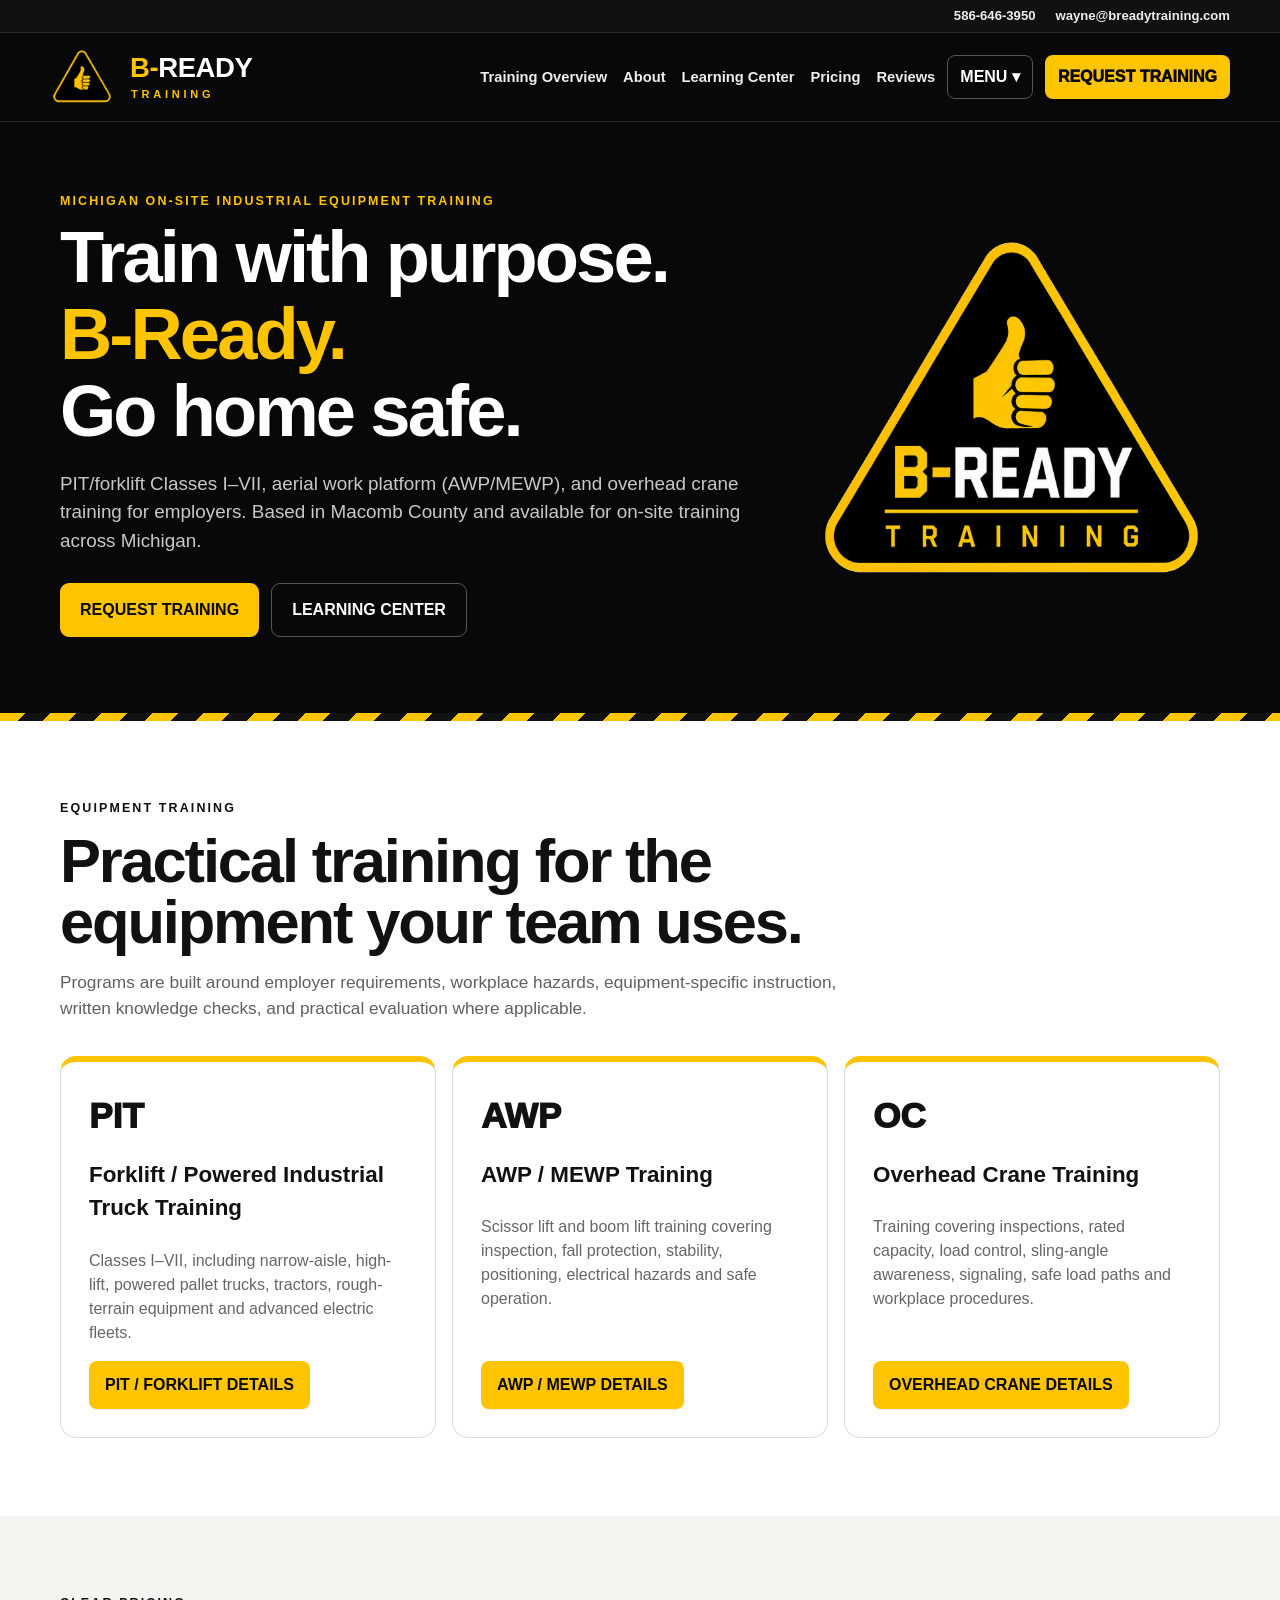
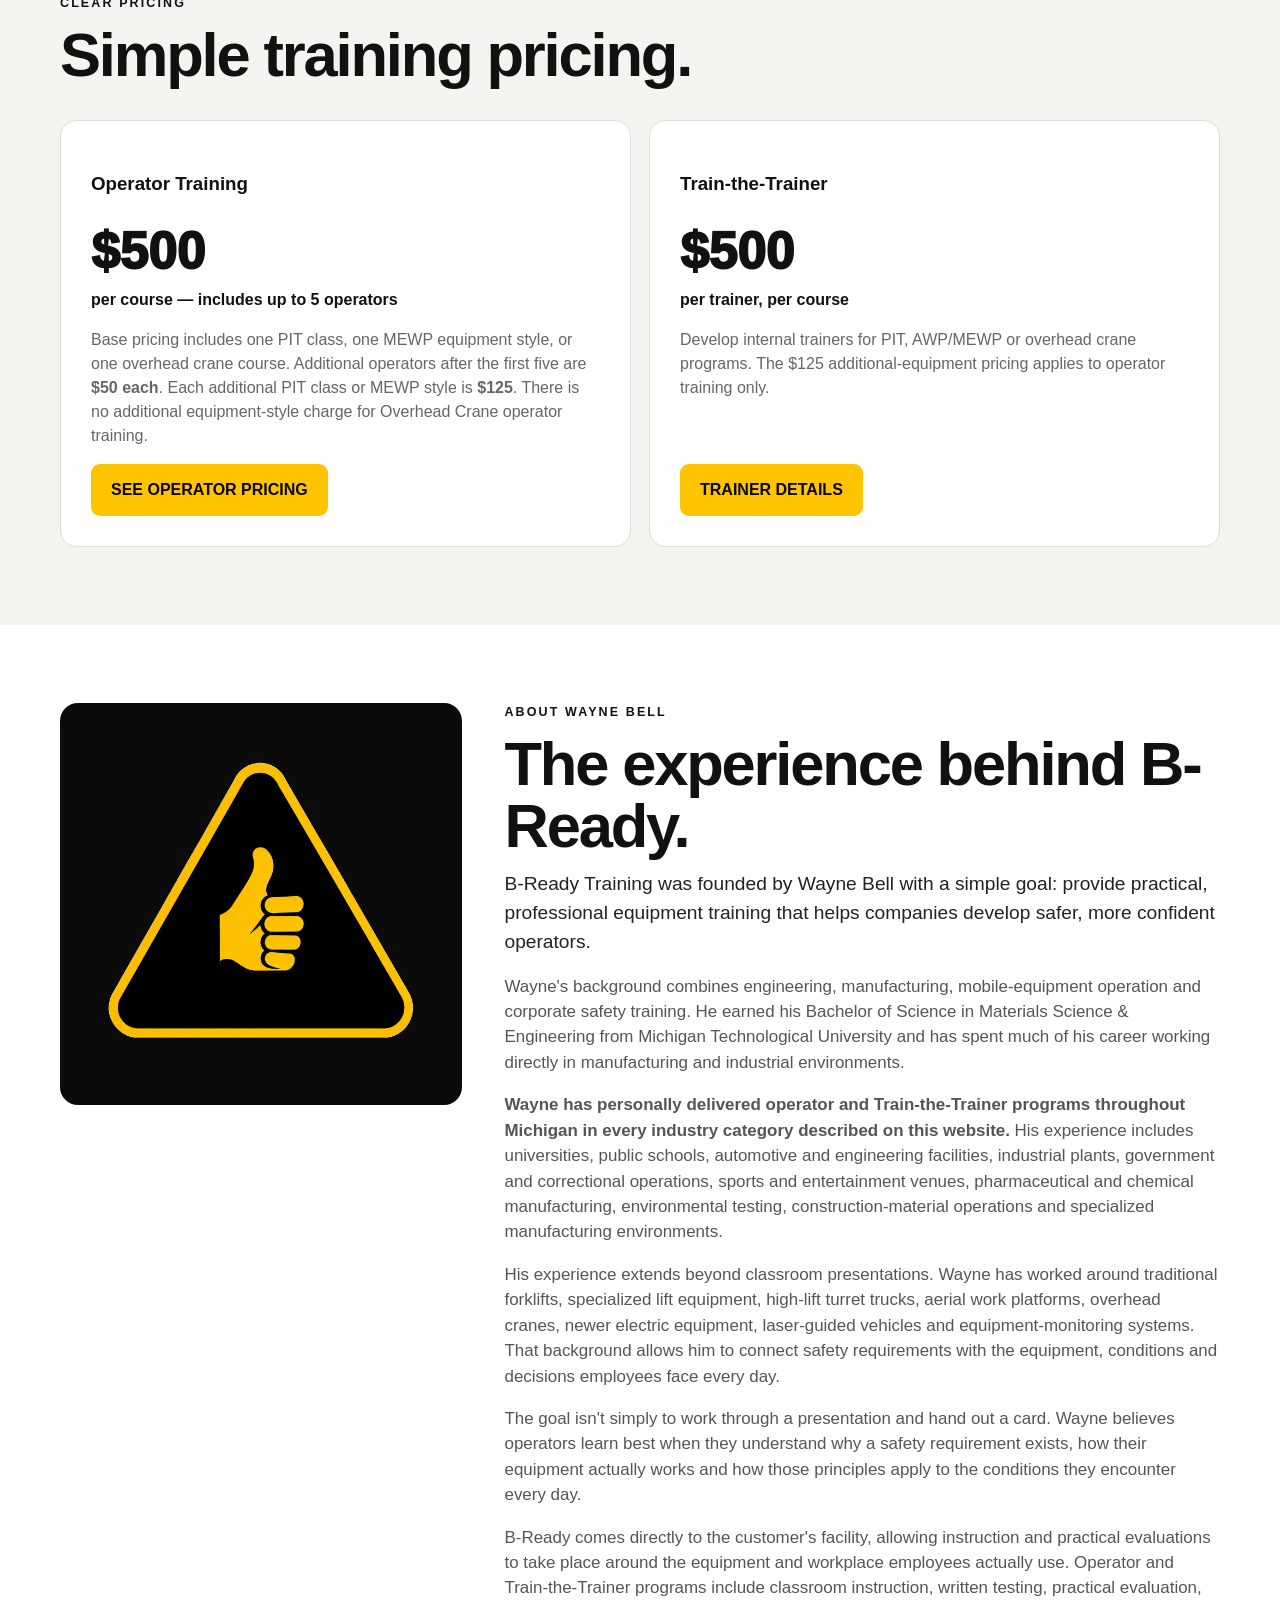
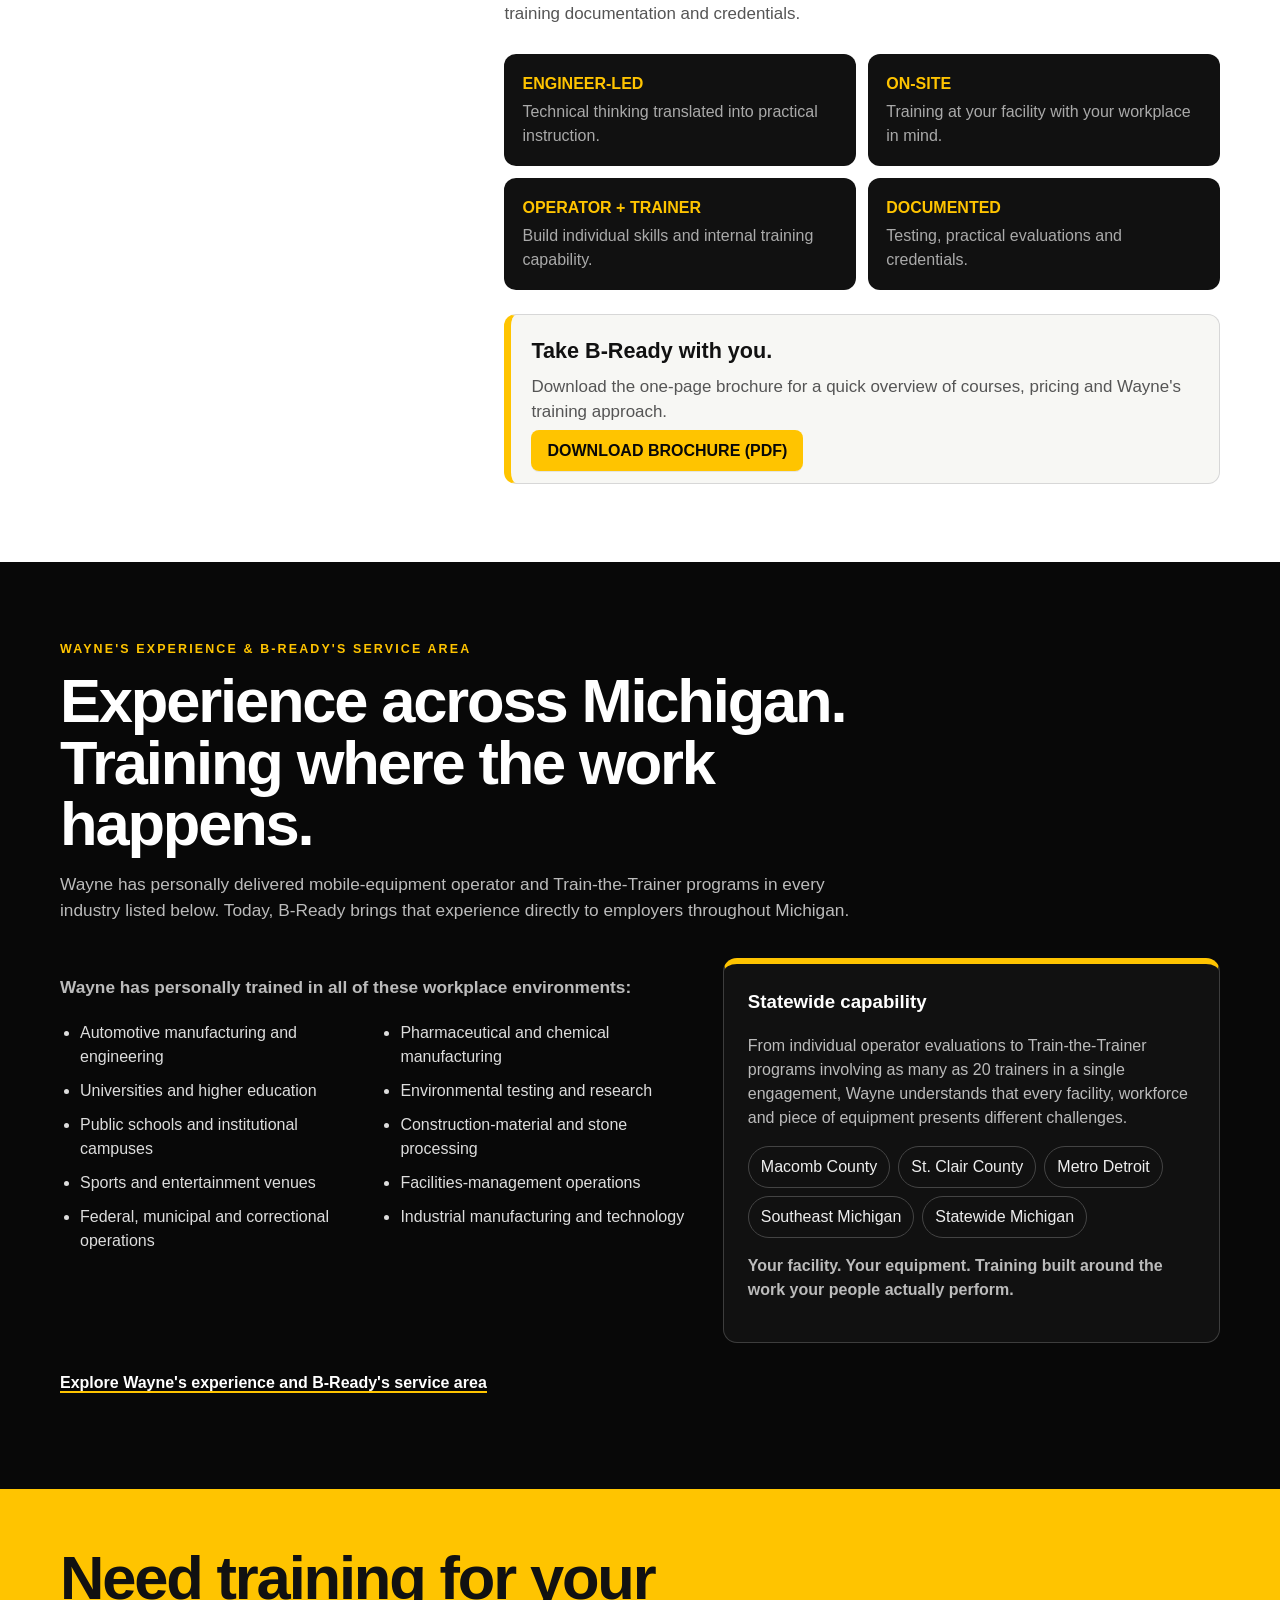
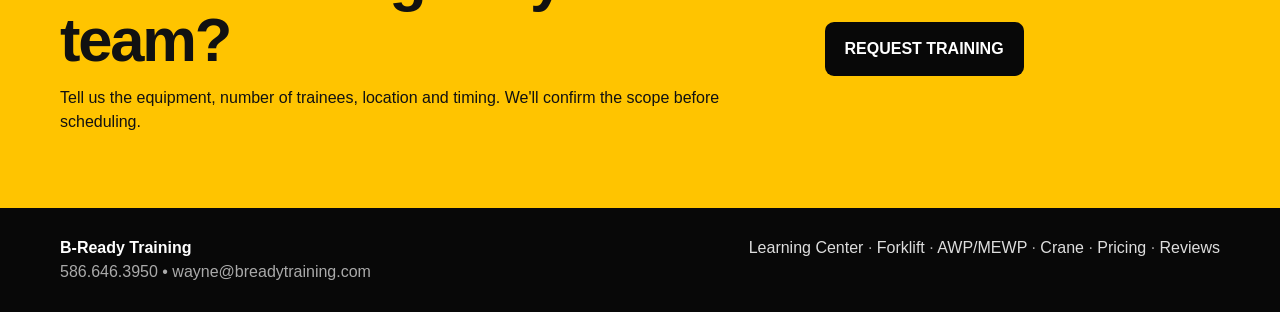
==== index.html @ 252acac9 "Clarify Wayne's personal training experience" ====
<!doctype html>
<html lang="en">
<head>
<meta charset="utf-8">
<meta name="viewport" content="width=device-width,initial-scale=1">
<title>Forklift, AWP & Overhead Crane Training Michigan | B-Ready Training</title>
<meta name="description" content="On-site PIT/forklift Classes I-VII, AWP/MEWP and overhead crane operator and train-the-trainer programs. Based in Macomb County and available to employers across Michigan.">
<link rel="canonical" href="https://breadytraining.com/">
<meta property="og:title" content="B-Ready Training | Michigan On-Site Forklift, AWP & Crane Training">
<meta property="og:description" content="PIT Classes I-VII, AWP/MEWP and overhead crane training. Based in Macomb County and available statewide in Michigan.">
<meta property="og:url" content="https://breadytraining.com/">
<meta property="og:type" content="website">
<meta property="og:image" content="https://breadytraining.com/bready-logo-transparent.png">
<meta name="robots" content="index,follow,max-image-preview:large">
<meta name="google-site-verification" content="g1TYzSU7oujDaxTFJwtE2Yp_vPLgebztUPQgtp_MDho" />
<!-- Google tag (gtag.js) -->
<script async src="https://www.googletagmanager.com/gtag/js?id=G-X1Q1J8RFNS"></script>
<script>
  window.dataLayer = window.dataLayer || [];
  function gtag(){dataLayer.push(arguments);}
  gtag('js', new Date());
  gtag('config', 'G-X1Q1J8RFNS');
</script>
<script type="application/ld+json">{"@context":"https://schema.org","@type":"Organization","name":"B-Ready Training","url":"https://breadytraining.com/","logo":"https://breadytraining.com/bready-logo-transparent.png","telephone":"+1-586-646-3950","email":"wayne@breadytraining.com","areaServed":{"@type":"State","name":"Michigan"},"description":"On-site powered industrial truck Classes I-VII, aerial work platform and overhead crane operator and train-the-trainer programs for Michigan employers."}</script>
<style>
*{box-sizing:border-box}:root{--k:#080808;--y:#ffc400;--w:#fff;--g:#f4f4f1;--m:#666;--line:#dedede}html{scroll-behavior:smooth;scroll-padding-top:145px}body{margin:0;font-family:Arial,Helvetica,sans-serif;color:#111;background:#fff;line-height:1.5}a{color:inherit}.wrap{width:min(1160px,calc(100% - 36px));margin:auto}header{position:sticky;top:0;z-index:50;background:#080808;color:#fff;border-bottom:1px solid #2a2a2a}.nav{min-height:74px;display:flex;align-items:center;justify-content:space-between;gap:16px}.brand{text-decoration:none;font-weight:950;letter-spacing:.04em;white-space:nowrap;display:flex;align-items:center}.brand img{display:block;height:54px;width:auto;max-width:260px}.nav-right{display:flex;align-items:center;gap:12px}.desktop-links{display:flex;gap:16px;align-items:center}.desktop-links a,.desktop-links a:visited,header a,header a:visited{color:#eee;text-decoration:none}.desktop-links a:hover{color:var(--y)}.menu{position:relative}.menu summary{list-style:none;cursor:pointer;border:1px solid #555;border-radius:8px;padding:9px 12px;font-weight:900;color:#fff}.menu summary::-webkit-details-marker{display:none}.menu[open] summary{border-color:var(--y);color:var(--y)}.menu-panel{position:absolute;right:0;top:46px;width:290px;background:#fff;border:1px solid #d7d7d7;border-top:5px solid var(--y);border-radius:10px;box-shadow:0 16px 40px rgba(0,0,0,.28);padding:8px;z-index:80}.menu-panel a,.menu-panel a:visited{display:block;color:#111!important;text-decoration:none;padding:10px 11px;border-radius:6px;font-weight:800}.menu-panel a:hover{background:#f2f2ef}.nav-cta{background:var(--y);color:#080808!important;padding:10px 13px;border-radius:8px;font-weight:950;text-decoration:none;white-space:nowrap}.hero{background:#080808;color:#fff;padding:70px 0 76px}.hero-grid{display:grid;grid-template-columns:1.15fr .7fr;gap:58px;align-items:center}.kicker{font-size:.78rem;letter-spacing:.17em;font-weight:900;color:var(--y);margin-bottom:12px}.light-kicker{font-size:.78rem;letter-spacing:.17em;font-weight:900;color:#111;margin-bottom:12px}h1{font-size:clamp(3rem,6.4vw,5.9rem);line-height:.98;letter-spacing:-.04em;margin:0 0 22px}.lead{font-size:1.18rem;color:#c8c8c8;max-width:760px}.actions{display:flex;gap:12px;flex-wrap:wrap;margin-top:28px}.btn{display:inline-flex;align-items:center;justify-content:center;text-decoration:none;padding:14px 20px;border-radius:9px;font-weight:900;border:0}.primary{background:var(--y);color:#080808}.secondary{border:1px solid #555;color:#fff!important}.logo-card{border:1px solid rgba(255,196,0,.25);border-radius:20px;padding:28px;background:#101010}.logo-card img{width:100%;display:block}.stripe{height:8px;background:repeating-linear-gradient(135deg,var(--y) 0 18px,#111 18px 36px)}section{padding:78px 0}#training,#about{scroll-margin-top:145px}.section-head{max-width:800px;margin-bottom:34px}h2{font-size:clamp(2.4rem,4.8vw,4.5rem);line-height:1;margin:0 0 14px;letter-spacing:-.035em}.copy{color:#606060;font-size:1.08rem}.services{display:grid;grid-template-columns:repeat(3,1fr);gap:16px;align-items:stretch}.card{border:1px solid var(--line);border-radius:16px;padding:28px;background:#fff;border-top:6px solid var(--y);display:flex;flex-direction:column;height:100%}.code{font-size:2.2rem;font-weight:950}.card h3{font-size:1.4rem;margin:15px 0 8px}.card p{color:#666}.detail-btn{margin-top:auto;align-self:flex-start;background:var(--y);color:#080808!important;text-decoration:none;font-weight:900;padding:12px 16px;border-radius:8px;box-shadow:0 1px 0 rgba(0,0,0,.08)}.detail-btn:hover{background:#e6b100}.text-link{font-weight:900;text-decoration:none;border-bottom:2px solid var(--y)}.pricing{background:var(--g)}.price-grid{display:grid;grid-template-columns:1fr 1fr;gap:18px;align-items:stretch}.price-card{background:#fff;border:1px solid #ddd;border-radius:16px;padding:30px;display:flex;flex-direction:column;height:100%}.price{font-size:3.2rem;font-weight:950;line-height:1;margin:10px 0}.small{color:#666}.price-action{margin-top:auto;align-self:flex-start}.about-grid{display:grid;grid-template-columns:.72fr 1.28fr;gap:42px;align-items:start}.symbol{background:#0b0b0b;border-radius:18px;padding:30px;position:sticky;top:105px}.symbol img{width:100%;display:block}.about-copy p{color:#555;font-size:1.06rem;margin:0 0 17px}.about-copy .intro{font-size:1.2rem;color:#222}.checks{display:grid;grid-template-columns:1fr 1fr;gap:12px;margin-top:28px}.check{background:#111;color:#fff;border-radius:12px;padding:18px}.check b{display:block;color:var(--y);margin-bottom:4px}.check span{color:#aaa}.brochure-box{margin-top:24px;border:1px solid #d7d7d7;border-left:7px solid var(--y);border-radius:12px;padding:20px;background:#f7f7f4}.brochure-box h3{margin:0 0 6px;font-size:1.35rem}.brochure-box p{margin:0 0 14px}.area{background:#080808;color:#fff}.area .copy{color:#bbb}.area a,.area a:visited{color:#fff}.experience-grid{display:grid;grid-template-columns:1.12fr .88fr;gap:30px;align-items:start}.industry-list{columns:2;column-gap:28px;margin:20px 0 0;padding-left:20px;color:#ddd}.industry-list li{break-inside:avoid;margin:0 0 10px}.reach-card{border:1px solid #3d3d3d;border-top:6px solid var(--y);border-radius:14px;padding:24px;background:#111}.reach-card h3{margin-top:0;color:#fff}.reach-card p{color:#bbb}.cities{display:flex;gap:8px;flex-wrap:wrap}.city{border:1px solid #444;border-radius:999px;padding:8px 12px;color:#eee}.closing{background:var(--y);padding:58px 0}.closing-grid{display:grid;grid-template-columns:1.3fr .7fr;gap:30px;align-items:center}.closing h2{margin:0}.darkbtn{display:inline-block;background:#080808;color:#fff!important;text-decoration:none;font-weight:900;padding:15px 20px;border-radius:9px}footer{background:#080808;color:#aaa;padding:28px 0}.footer-grid{display:flex;justify-content:space-between;gap:20px;flex-wrap:wrap}footer a,footer a:visited{color:#ddd!important;text-decoration:none}footer a:hover{color:var(--y)!important}@media(max-width:900px){html{scroll-padding-top:130px}#training,#about{scroll-margin-top:130px}.desktop-links{display:none}.hero-grid,.about-grid,.closing-grid,.experience-grid{grid-template-columns:1fr}.services,.price-grid{grid-template-columns:1fr}.symbol{position:static;max-width:420px}.checks{grid-template-columns:1fr 1fr}}@media(max-width:560px){.wrap{width:min(100% - 24px,1160px)}.checks{grid-template-columns:1fr}.industry-list{columns:1}.nav{min-height:66px}.nav-cta{display:none}.menu-panel{position:fixed;left:12px;right:12px;top:66px;width:auto}.brand img{height:44px;max-width:190px}}
</style>
</head>
<body>
<header><div class="wrap nav"><a class="brand" href="/"><img src="bready-logo-transparent.png" alt="B-Ready Training"></a><div class="nav-right"><nav class="desktop-links"><a href="#training">Training</a><a href="#about">About</a><a href="safety-learning-hub.html">Learning Center</a><a href="pricing.html">Pricing</a><a href="reviews.html">Reviews</a></nav><details class="menu"><summary>MENU ▾</summary><div class="menu-panel"><a href="/">Home</a><a href="#about">About Wayne</a><a href="pit-forklift-training.html">PIT / Forklift — Classes I–VII</a><a href="awp-mewp-training.html">AWP / MEWP Training</a><a href="overhead-crane-training.html">Overhead Crane Training</a><a href="train-the-trainer.html">Train-the-Trainer</a><a href="safety-learning-hub.html">Safety Learning Center</a><a href="pricing.html">Pricing</a><a href="reviews.html">Customer Reviews</a><a href="service-area.html">Service Area</a><a href="request-training.html">Request Training / Quote</a></div></details><a class="nav-cta" href="request-training.html">REQUEST TRAINING</a></div></div></header>
<main>
<section class="hero"><div class="wrap hero-grid"><div><div class="kicker">MICHIGAN ON-SITE INDUSTRIAL EQUIPMENT TRAINING</div><h1>Train with purpose.<br><span style="color:#ffc400">B-Ready.</span><br>Go home safe.</h1><p class="lead">PIT/forklift Classes I–VII, aerial work platform (AWP/MEWP), and overhead crane training for employers. Based in Macomb County and available for on-site training across Michigan.</p><div class="actions"><a class="btn primary" href="request-training.html">REQUEST TRAINING</a><a class="btn secondary" href="safety-learning-hub.html">LEARNING CENTER</a></div></div><div class="logo-card"><img src="bready-logo-transparent.png" alt="B-Ready Training safety training logo"></div></div></section>
<div class="stripe"></div>
<section id="training"><div class="wrap"><div class="section-head"><div class="light-kicker">EQUIPMENT TRAINING</div><h2>Practical training for the equipment your team uses.</h2><p class="copy">Programs are built around employer requirements, workplace hazards, equipment-specific instruction, written knowledge checks, and practical evaluation where applicable.</p></div><div class="services"><article class="card"><div class="code">PIT</div><h3>Forklift / Powered Industrial Truck Training</h3><p>Classes I–VII, including narrow-aisle, high-lift, powered pallet trucks, tractors, rough-terrain equipment and advanced electric fleets.</p><a class="detail-btn" href="pit-forklift-training.html">PIT / FORKLIFT DETAILS</a></article><article class="card"><div class="code">AWP</div><h3>AWP / MEWP Training</h3><p>Scissor lift and boom lift training covering inspection, fall protection, stability, positioning, electrical hazards and safe operation.</p><a class="detail-btn" href="awp-mewp-training.html">AWP / MEWP DETAILS</a></article><article class="card"><div class="code">OC</div><h3>Overhead Crane Training</h3><p>Training covering inspections, rated capacity, load control, sling-angle awareness, signaling, safe load paths and workplace procedures.</p><a class="detail-btn" href="overhead-crane-training.html">OVERHEAD CRANE DETAILS</a></article></div></div></section>
<section class="pricing"><div class="wrap"><div class="section-head"><div class="light-kicker">CLEAR PRICING</div><h2>Simple training pricing.</h2></div><div class="price-grid"><article class="price-card"><h3>Operator Training</h3><div class="price">$500</div><strong>per course — includes up to 5 operators</strong><p class="small">Base pricing includes one PIT class, one MEWP equipment style, or one overhead crane course. Additional operators after the first five are <strong>$50 each</strong>. Each additional PIT class or MEWP style is <strong>$125</strong>. There is no additional equipment-style charge for Overhead Crane operator training.</p><a class="btn primary price-action" href="pricing.html">SEE OPERATOR PRICING</a></article><article class="price-card"><h3>Train-the-Trainer</h3><div class="price">$500</div><strong>per trainer, per course</strong><p class="small">Develop internal trainers for PIT, AWP/MEWP or overhead crane programs. The $125 additional-equipment pricing applies to operator training only.</p><a class="btn primary price-action" href="train-the-trainer.html">TRAINER DETAILS</a></article></div></div></section>
<section id="about"><div class="wrap about-grid"><div class="symbol"><img src="bready-symbol-transparent.png" alt="B-Ready thumbs-up safety symbol"></div><div class="about-copy"><div class="light-kicker">ABOUT WAYNE BELL</div><h2>The experience behind B-Ready.</h2><p class="intro">B-Ready Training was founded by Wayne Bell with a simple goal: provide practical, professional equipment training that helps companies develop safer, more confident operators.</p><p>Wayne's background combines engineering, manufacturing, mobile-equipment operation and corporate safety training. He earned his Bachelor of Science in Materials Science &amp; Engineering from Michigan Technological University and has spent much of his career working directly in manufacturing and industrial environments.</p><p><strong>Wayne has personally delivered operator and Train-the-Trainer programs throughout Michigan in every industry category described on this website.</strong> His experience includes universities, public schools, automotive and engineering facilities, industrial plants, government and correctional operations, sports and entertainment venues, pharmaceutical and chemical manufacturing, environmental testing, construction-material operations and specialized manufacturing environments.</p><p>His experience extends beyond classroom presentations. Wayne has worked around traditional forklifts, specialized lift equipment, high-lift turret trucks, aerial work platforms, overhead cranes, newer electric equipment, laser-guided vehicles and equipment-monitoring systems. That background allows him to connect safety requirements with the equipment, conditions and decisions employees face every day.</p><p>The goal isn't simply to work through a presentation and hand out a card. Wayne believes operators learn best when they understand why a safety requirement exists, how their equipment actually works and how those principles apply to the conditions they encounter every day.</p><p>B-Ready comes directly to the customer's facility, allowing instruction and practical evaluations to take place around the equipment and workplace employees actually use. Operator and Train-the-Trainer programs include classroom instruction, written testing, practical evaluation, training documentation and credentials.</p><div class="checks"><div class="check"><b>ENGINEER-LED</b><span>Technical thinking translated into practical instruction.</span></div><div class="check"><b>ON-SITE</b><span>Training at your facility with your workplace in mind.</span></div><div class="check"><b>OPERATOR + TRAINER</b><span>Build individual skills and internal training capability.</span></div><div class="check"><b>DOCUMENTED</b><span>Testing, practical evaluations and credentials.</span></div></div><div class="brochure-box"><h3>Take B-Ready with you.</h3><p>Download the one-page brochure for a quick overview of courses, pricing and Wayne's training approach.</p><a class="detail-btn" href="b-ready-training-brochure.pdf" download>DOWNLOAD BROCHURE (PDF)</a></div></div></div></section>
<section class="area"><div class="wrap"><div class="section-head"><div class="kicker">WAYNE'S EXPERIENCE &amp; B-READY'S SERVICE AREA</div><h2>Experience across Michigan. Training where the work happens.</h2><p class="copy">Wayne has personally delivered mobile-equipment operator and Train-the-Trainer programs in every industry listed below. Today, B-Ready brings that experience directly to employers throughout Michigan.</p></div><div class="experience-grid"><div><p class="copy"><strong>Wayne has personally trained in all of these workplace environments:</strong></p><ul class="industry-list"><li>Automotive manufacturing and engineering</li><li>Universities and higher education</li><li>Public schools and institutional campuses</li><li>Sports and entertainment venues</li><li>Federal, municipal and correctional operations</li><li>Pharmaceutical and chemical manufacturing</li><li>Environmental testing and research</li><li>Construction-material and stone processing</li><li>Facilities-management operations</li><li>Industrial manufacturing and technology</li></ul></div><aside class="reach-card"><h3>Statewide capability</h3><p>From individual operator evaluations to Train-the-Trainer programs involving as many as 20 trainers in a single engagement, Wayne understands that every facility, workforce and piece of equipment presents different challenges.</p><div class="cities"><span class="city">Macomb County</span><span class="city">St. Clair County</span><span class="city">Metro Detroit</span><span class="city">Southeast Michigan</span><span class="city">Statewide Michigan</span></div><p><strong>Your facility. Your equipment. Training built around the work your people actually perform.</strong></p></aside></div><p style="margin-top:28px"><a class="text-link" href="service-area.html">Explore Wayne's experience and B-Ready's service area</a></p></div></section>
<section class="closing"><div class="wrap closing-grid"><div><h2>Need training for your team?</h2><p>Tell us the equipment, number of trainees, location and timing. We'll confirm the scope before scheduling.</p></div><div><a class="darkbtn" href="request-training.html">REQUEST TRAINING</a></div></div></section>
</main>
<footer><div class="wrap footer-grid"><div><strong style="color:#fff">B-Ready Training</strong><br>586.646.3950 • wayne@breadytraining.com</div><div><a href="safety-learning-hub.html">Learning Center</a> · <a href="pit-forklift-training.html">Forklift</a> · <a href="awp-mewp-training.html">AWP/MEWP</a> · <a href="overhead-crane-training.html">Crane</a> · <a href="pricing.html">Pricing</a> · <a href="reviews.html">Reviews</a></div></div></footer>
<script src="site-header.js" defer></script>
</body>
</html>
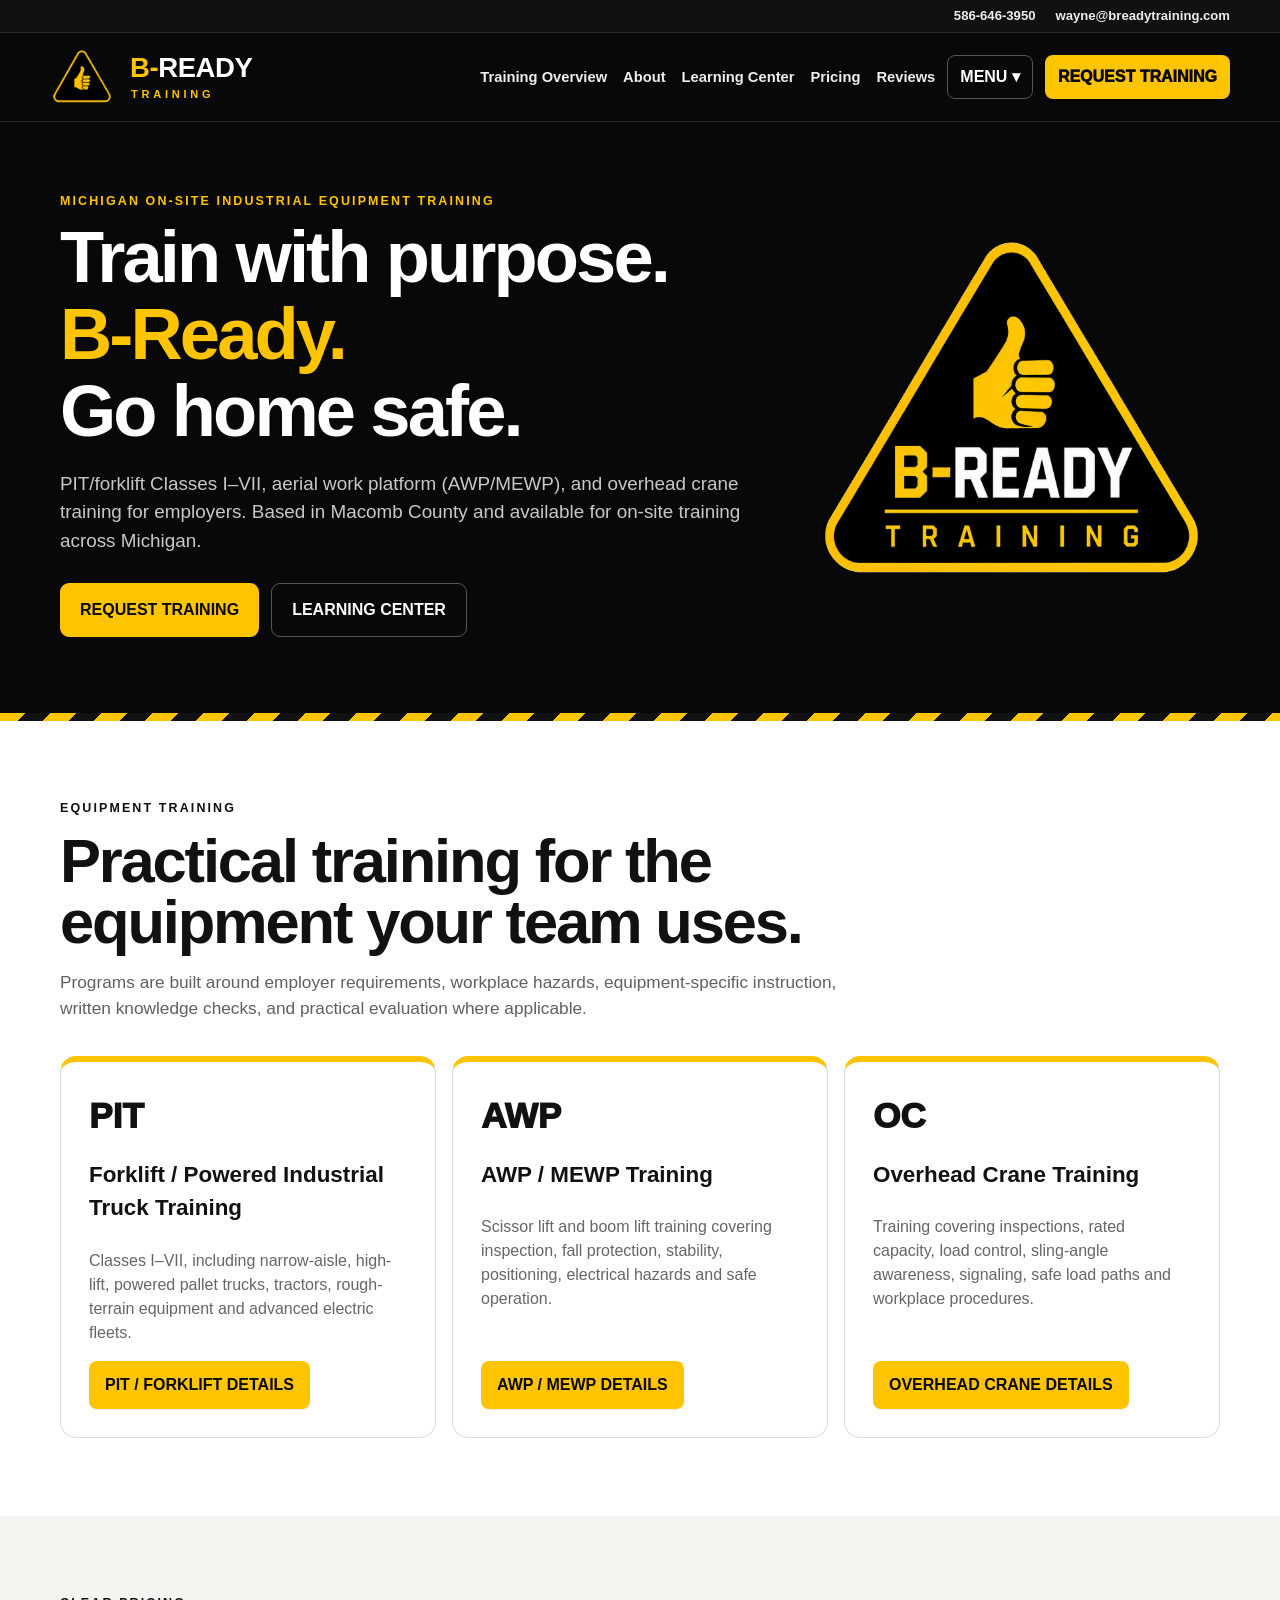
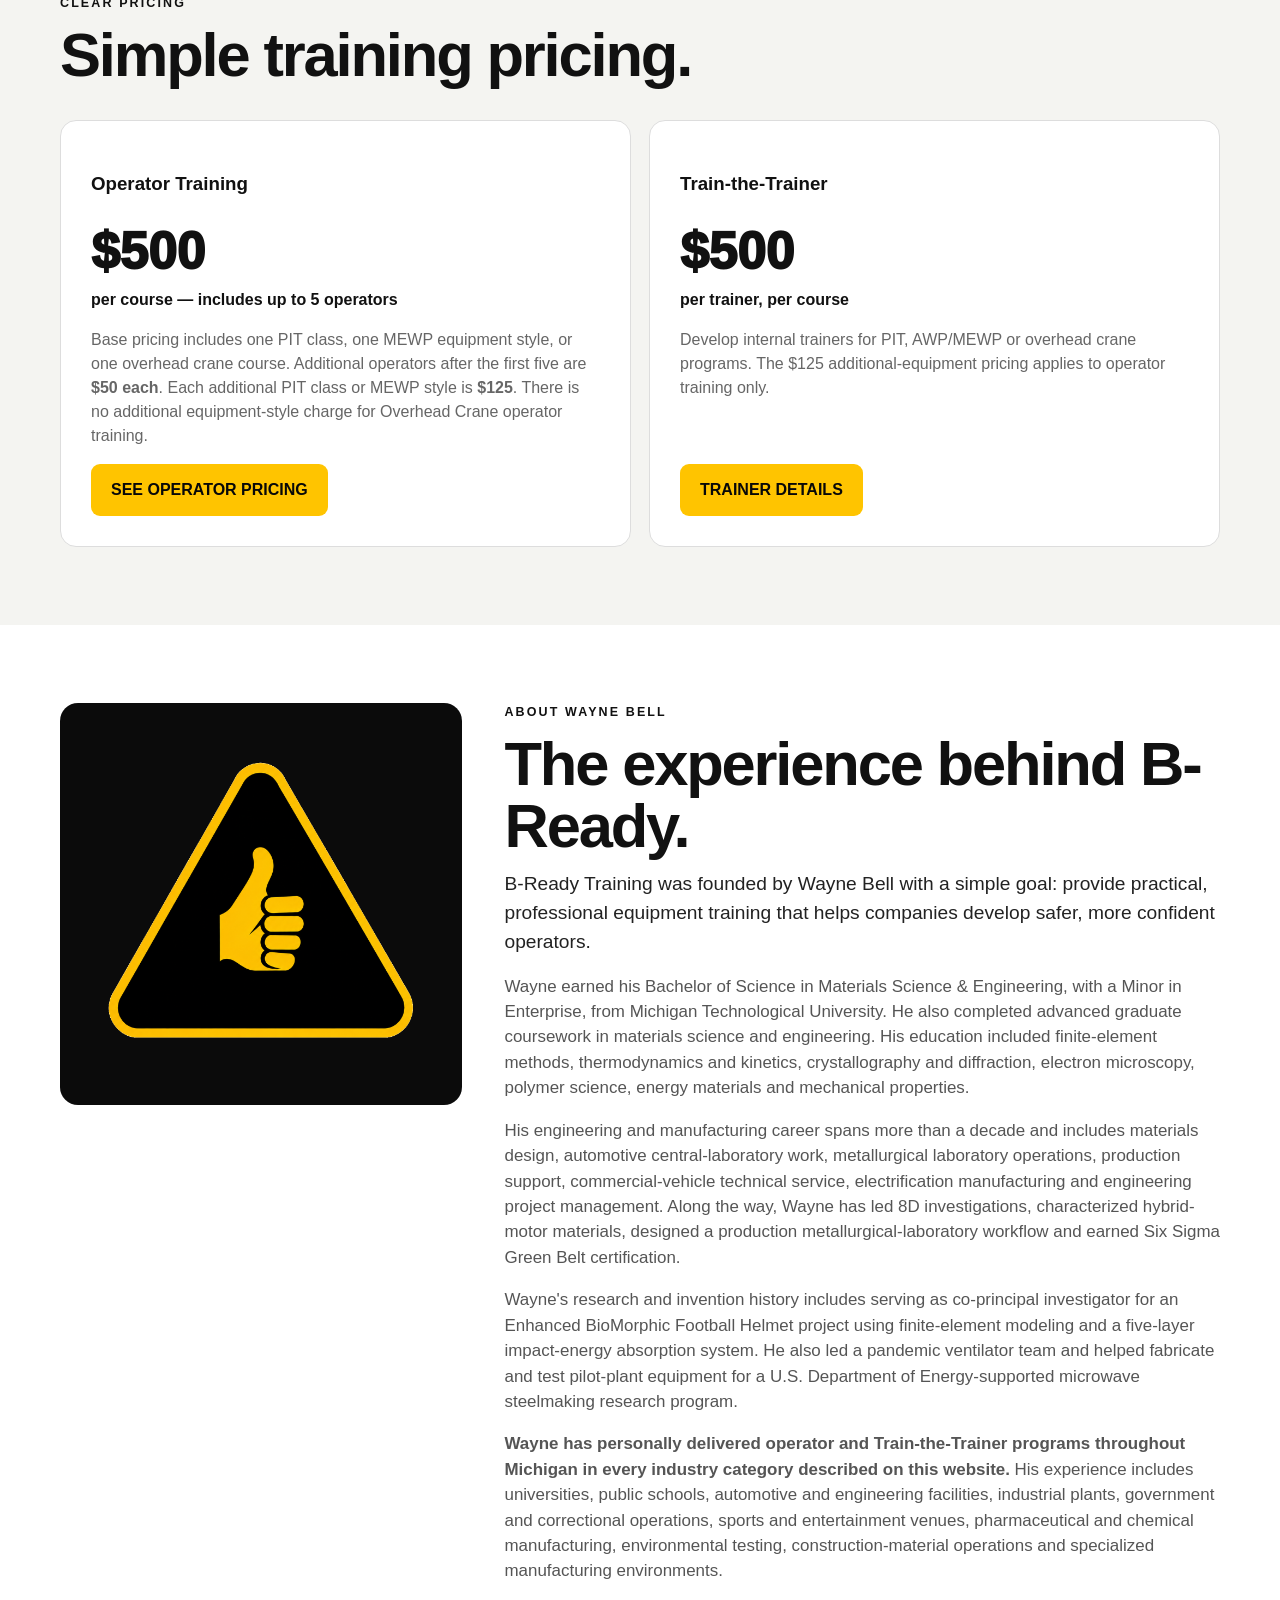
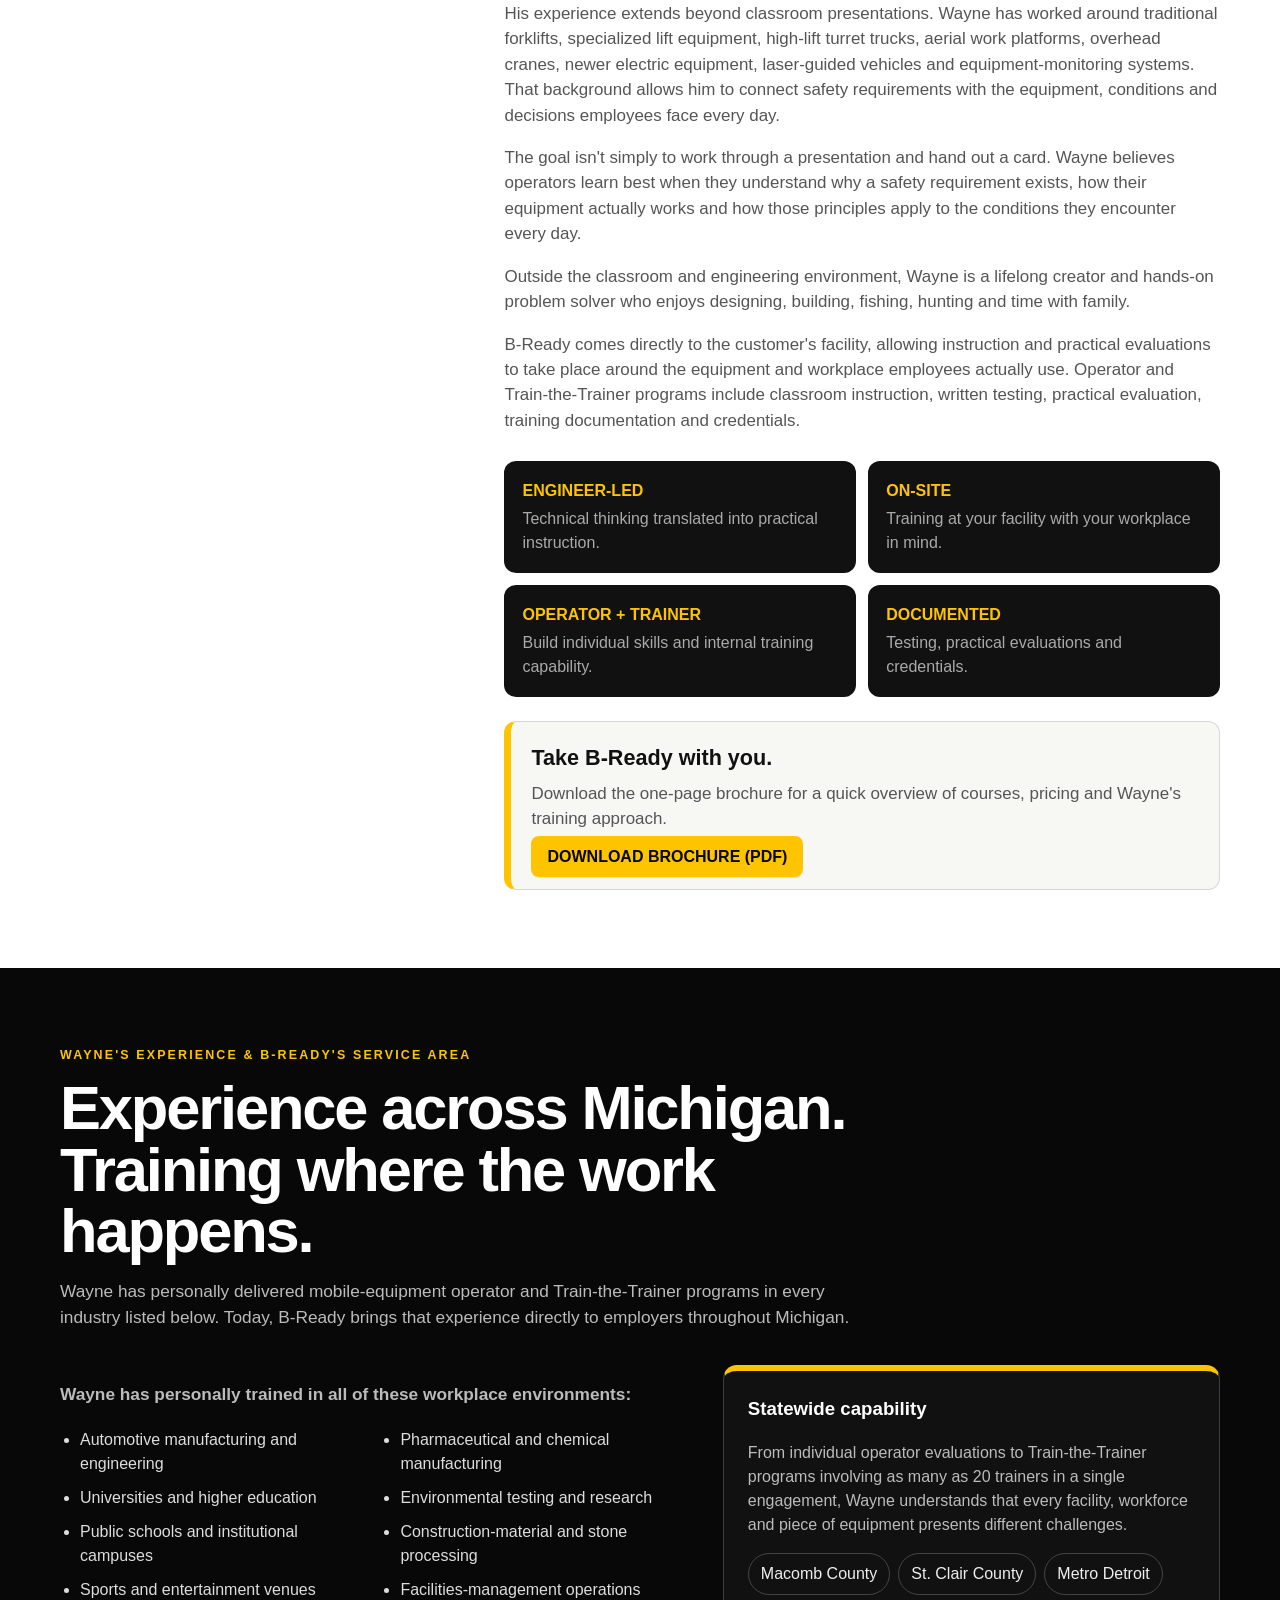
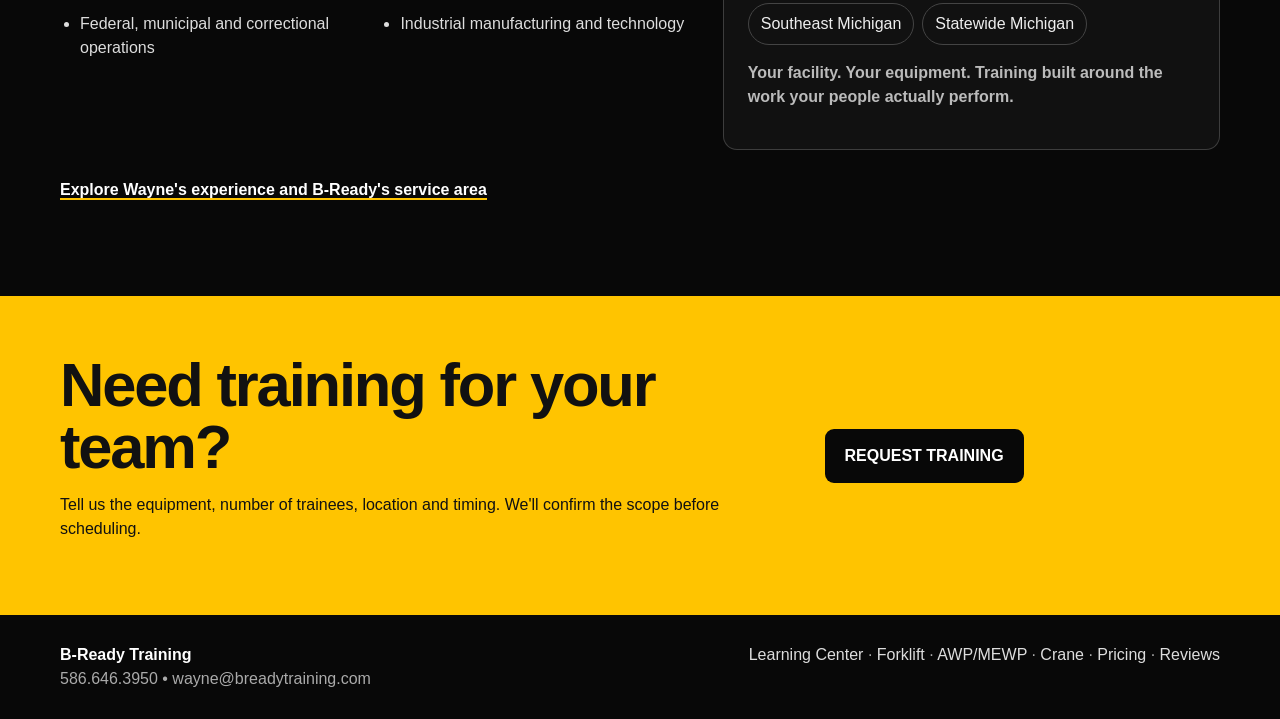
==== commit 32f261c6: "Expand Wayne Bell engineering and research history" ====
--- a/index.html
+++ b/index.html
@@ -33,7 +33,7 @@
 <div class="stripe"></div>
 <section id="training"><div class="wrap"><div class="section-head"><div class="light-kicker">EQUIPMENT TRAINING</div><h2>Practical training for the equipment your team uses.</h2><p class="copy">Programs are built around employer requirements, workplace hazards, equipment-specific instruction, written knowledge checks, and practical evaluation where applicable.</p></div><div class="services"><article class="card"><div class="code">PIT</div><h3>Forklift / Powered Industrial Truck Training</h3><p>Classes I–VII, including narrow-aisle, high-lift, powered pallet trucks, tractors, rough-terrain equipment and advanced electric fleets.</p><a class="detail-btn" href="pit-forklift-training.html">PIT / FORKLIFT DETAILS</a></article><article class="card"><div class="code">AWP</div><h3>AWP / MEWP Training</h3><p>Scissor lift and boom lift training covering inspection, fall protection, stability, positioning, electrical hazards and safe operation.</p><a class="detail-btn" href="awp-mewp-training.html">AWP / MEWP DETAILS</a></article><article class="card"><div class="code">OC</div><h3>Overhead Crane Training</h3><p>Training covering inspections, rated capacity, load control, sling-angle awareness, signaling, safe load paths and workplace procedures.</p><a class="detail-btn" href="overhead-crane-training.html">OVERHEAD CRANE DETAILS</a></article></div></div></section>
 <section class="pricing"><div class="wrap"><div class="section-head"><div class="light-kicker">CLEAR PRICING</div><h2>Simple training pricing.</h2></div><div class="price-grid"><article class="price-card"><h3>Operator Training</h3><div class="price">$500</div><strong>per course — includes up to 5 operators</strong><p class="small">Base pricing includes one PIT class, one MEWP equipment style, or one overhead crane course. Additional operators after the first five are <strong>$50 each</strong>. Each additional PIT class or MEWP style is <strong>$125</strong>. There is no additional equipment-style charge for Overhead Crane operator training.</p><a class="btn primary price-action" href="pricing.html">SEE OPERATOR PRICING</a></article><article class="price-card"><h3>Train-the-Trainer</h3><div class="price">$500</div><strong>per trainer, per course</strong><p class="small">Develop internal trainers for PIT, AWP/MEWP or overhead crane programs. The $125 additional-equipment pricing applies to operator training only.</p><a class="btn primary price-action" href="train-the-trainer.html">TRAINER DETAILS</a></article></div></div></section>
-<section id="about"><div class="wrap about-grid"><div class="symbol"><img src="bready-symbol-transparent.png" alt="B-Ready thumbs-up safety symbol"></div><div class="about-copy"><div class="light-kicker">ABOUT WAYNE BELL</div><h2>The experience behind B-Ready.</h2><p class="intro">B-Ready Training was founded by Wayne Bell with a simple goal: provide practical, professional equipment training that helps companies develop safer, more confident operators.</p><p>Wayne's background combines engineering, manufacturing, mobile-equipment operation and corporate safety training. He earned his Bachelor of Science in Materials Science &amp; Engineering from Michigan Technological University and has spent much of his career working directly in manufacturing and industrial environments.</p><p><strong>Wayne has personally delivered operator and Train-the-Trainer programs throughout Michigan in every industry category described on this website.</strong> His experience includes universities, public schools, automotive and engineering facilities, industrial plants, government and correctional operations, sports and entertainment venues, pharmaceutical and chemical manufacturing, environmental testing, construction-material operations and specialized manufacturing environments.</p><p>His experience extends beyond classroom presentations. Wayne has worked around traditional forklifts, specialized lift equipment, high-lift turret trucks, aerial work platforms, overhead cranes, newer electric equipment, laser-guided vehicles and equipment-monitoring systems. That background allows him to connect safety requirements with the equipment, conditions and decisions employees face every day.</p><p>The goal isn't simply to work through a presentation and hand out a card. Wayne believes operators learn best when they understand why a safety requirement exists, how their equipment actually works and how those principles apply to the conditions they encounter every day.</p><p>B-Ready comes directly to the customer's facility, allowing instruction and practical evaluations to take place around the equipment and workplace employees actually use. Operator and Train-the-Trainer programs include classroom instruction, written testing, practical evaluation, training documentation and credentials.</p><div class="checks"><div class="check"><b>ENGINEER-LED</b><span>Technical thinking translated into practical instruction.</span></div><div class="check"><b>ON-SITE</b><span>Training at your facility with your workplace in mind.</span></div><div class="check"><b>OPERATOR + TRAINER</b><span>Build individual skills and internal training capability.</span></div><div class="check"><b>DOCUMENTED</b><span>Testing, practical evaluations and credentials.</span></div></div><div class="brochure-box"><h3>Take B-Ready with you.</h3><p>Download the one-page brochure for a quick overview of courses, pricing and Wayne's training approach.</p><a class="detail-btn" href="b-ready-training-brochure.pdf" download>DOWNLOAD BROCHURE (PDF)</a></div></div></div></section>
+<section id="about"><div class="wrap about-grid"><div class="symbol"><img src="bready-symbol-transparent.png" alt="B-Ready thumbs-up safety symbol"></div><div class="about-copy"><div class="light-kicker">ABOUT WAYNE BELL</div><h2>The experience behind B-Ready.</h2><p class="intro">B-Ready Training was founded by Wayne Bell with a simple goal: provide practical, professional equipment training that helps companies develop safer, more confident operators.</p><p>Wayne earned his Bachelor of Science in Materials Science &amp; Engineering, with a Minor in Enterprise, from Michigan Technological University. He also completed advanced graduate coursework in materials science and engineering. His education included finite-element methods, thermodynamics and kinetics, crystallography and diffraction, electron microscopy, polymer science, energy materials and mechanical properties.</p><p>His engineering and manufacturing career spans more than a decade and includes materials design, automotive central-laboratory work, metallurgical laboratory operations, production support, commercial-vehicle technical service, electrification manufacturing and engineering project management. Along the way, Wayne has led 8D investigations, characterized hybrid-motor materials, designed a production metallurgical-laboratory workflow and earned Six Sigma Green Belt certification.</p><p>Wayne's research and invention history includes serving as co-principal investigator for an Enhanced BioMorphic Football Helmet project using finite-element modeling and a five-layer impact-energy absorption system. He also led a pandemic ventilator team and helped fabricate and test pilot-plant equipment for a U.S. Department of Energy-supported microwave steelmaking research program.</p><p><strong>Wayne has personally delivered operator and Train-the-Trainer programs throughout Michigan in every industry category described on this website.</strong> His experience includes universities, public schools, automotive and engineering facilities, industrial plants, government and correctional operations, sports and entertainment venues, pharmaceutical and chemical manufacturing, environmental testing, construction-material operations and specialized manufacturing environments.</p><p>His experience extends beyond classroom presentations. Wayne has worked around traditional forklifts, specialized lift equipment, high-lift turret trucks, aerial work platforms, overhead cranes, newer electric equipment, laser-guided vehicles and equipment-monitoring systems. That background allows him to connect safety requirements with the equipment, conditions and decisions employees face every day.</p><p>The goal isn't simply to work through a presentation and hand out a card. Wayne believes operators learn best when they understand why a safety requirement exists, how their equipment actually works and how those principles apply to the conditions they encounter every day.</p><p>Outside the classroom and engineering environment, Wayne is a lifelong creator and hands-on problem solver who enjoys designing, building, fishing, hunting and time with family.</p><p>B-Ready comes directly to the customer's facility, allowing instruction and practical evaluations to take place around the equipment and workplace employees actually use. Operator and Train-the-Trainer programs include classroom instruction, written testing, practical evaluation, training documentation and credentials.</p><div class="checks"><div class="check"><b>ENGINEER-LED</b><span>Technical thinking translated into practical instruction.</span></div><div class="check"><b>ON-SITE</b><span>Training at your facility with your workplace in mind.</span></div><div class="check"><b>OPERATOR + TRAINER</b><span>Build individual skills and internal training capability.</span></div><div class="check"><b>DOCUMENTED</b><span>Testing, practical evaluations and credentials.</span></div></div><div class="brochure-box"><h3>Take B-Ready with you.</h3><p>Download the one-page brochure for a quick overview of courses, pricing and Wayne's training approach.</p><a class="detail-btn" href="b-ready-training-brochure.pdf" download>DOWNLOAD BROCHURE (PDF)</a></div></div></div></section>
 <section class="area"><div class="wrap"><div class="section-head"><div class="kicker">WAYNE'S EXPERIENCE &amp; B-READY'S SERVICE AREA</div><h2>Experience across Michigan. Training where the work happens.</h2><p class="copy">Wayne has personally delivered mobile-equipment operator and Train-the-Trainer programs in every industry listed below. Today, B-Ready brings that experience directly to employers throughout Michigan.</p></div><div class="experience-grid"><div><p class="copy"><strong>Wayne has personally trained in all of these workplace environments:</strong></p><ul class="industry-list"><li>Automotive manufacturing and engineering</li><li>Universities and higher education</li><li>Public schools and institutional campuses</li><li>Sports and entertainment venues</li><li>Federal, municipal and correctional operations</li><li>Pharmaceutical and chemical manufacturing</li><li>Environmental testing and research</li><li>Construction-material and stone processing</li><li>Facilities-management operations</li><li>Industrial manufacturing and technology</li></ul></div><aside class="reach-card"><h3>Statewide capability</h3><p>From individual operator evaluations to Train-the-Trainer programs involving as many as 20 trainers in a single engagement, Wayne understands that every facility, workforce and piece of equipment presents different challenges.</p><div class="cities"><span class="city">Macomb County</span><span class="city">St. Clair County</span><span class="city">Metro Detroit</span><span class="city">Southeast Michigan</span><span class="city">Statewide Michigan</span></div><p><strong>Your facility. Your equipment. Training built around the work your people actually perform.</strong></p></aside></div><p style="margin-top:28px"><a class="text-link" href="service-area.html">Explore Wayne's experience and B-Ready's service area</a></p></div></section>
 <section class="closing"><div class="wrap closing-grid"><div><h2>Need training for your team?</h2><p>Tell us the equipment, number of trainees, location and timing. We'll confirm the scope before scheduling.</p></div><div><a class="darkbtn" href="request-training.html">REQUEST TRAINING</a></div></div></section>
 </main>
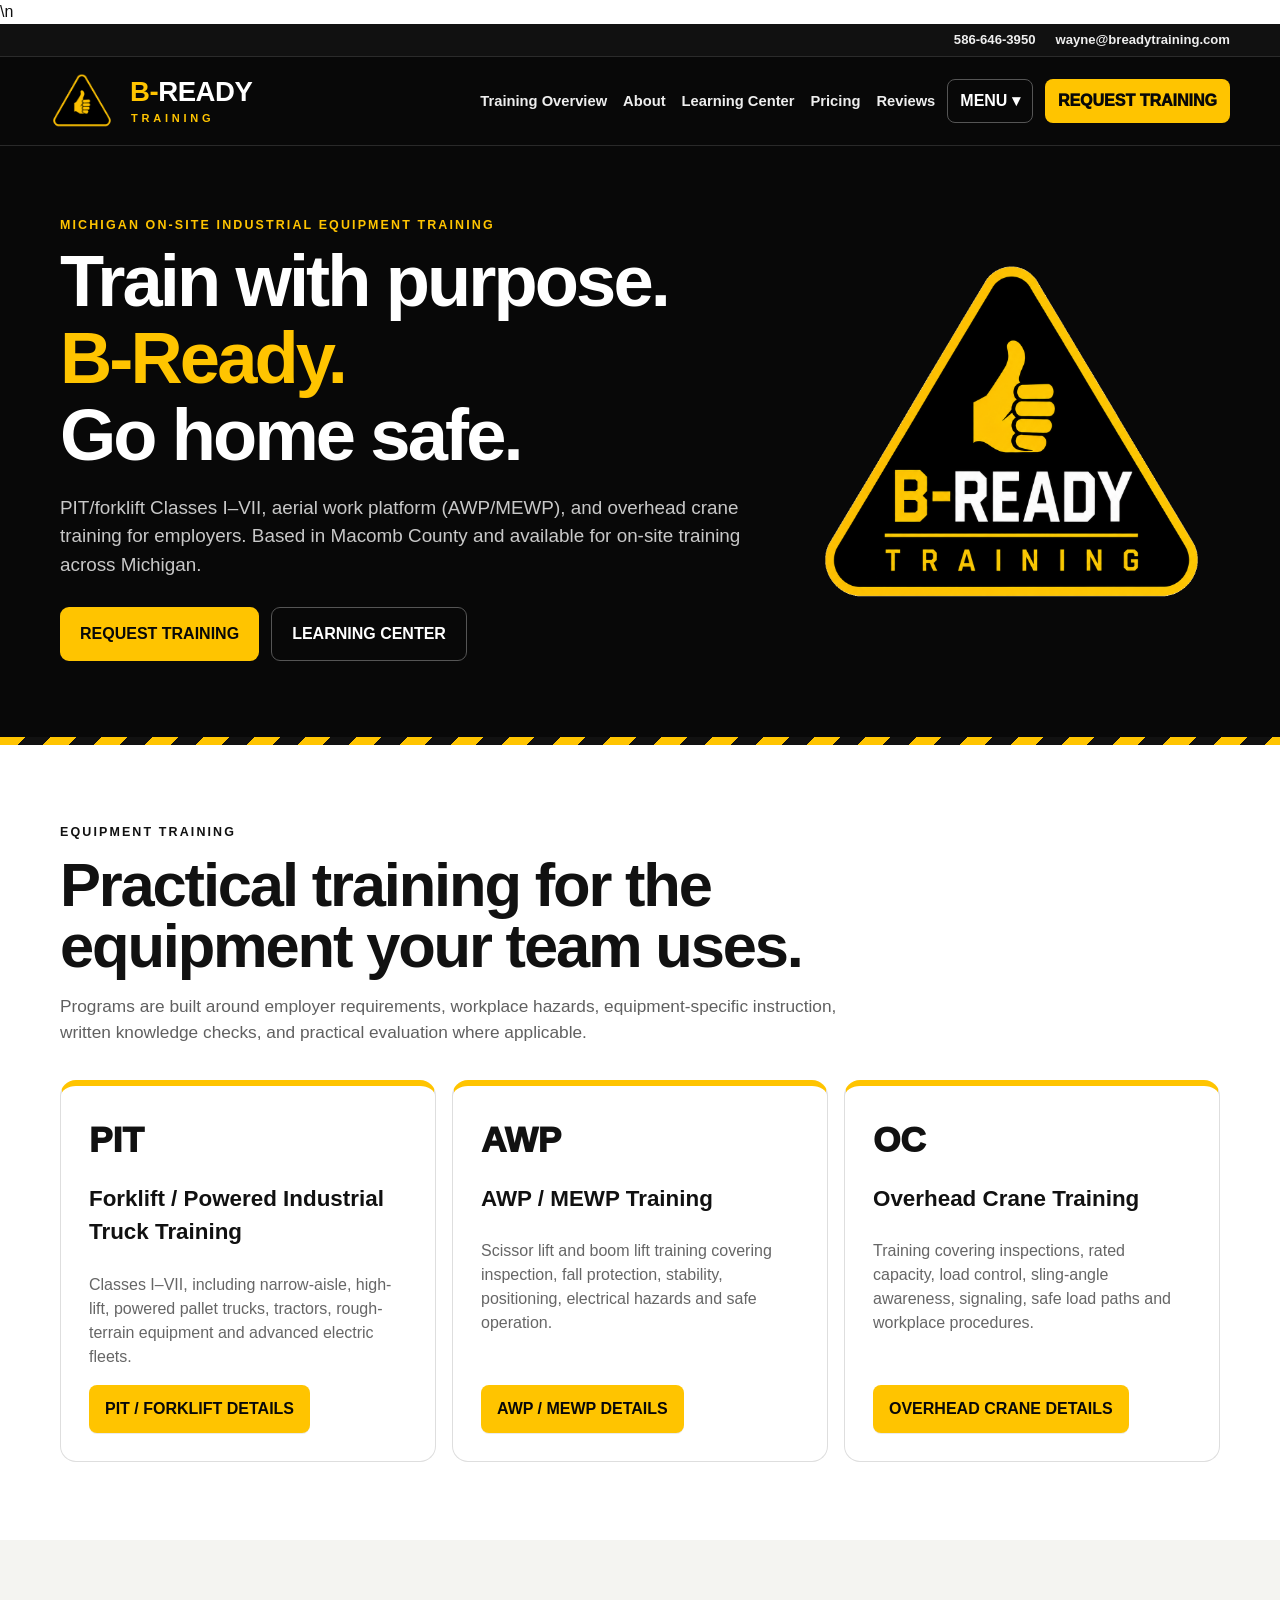
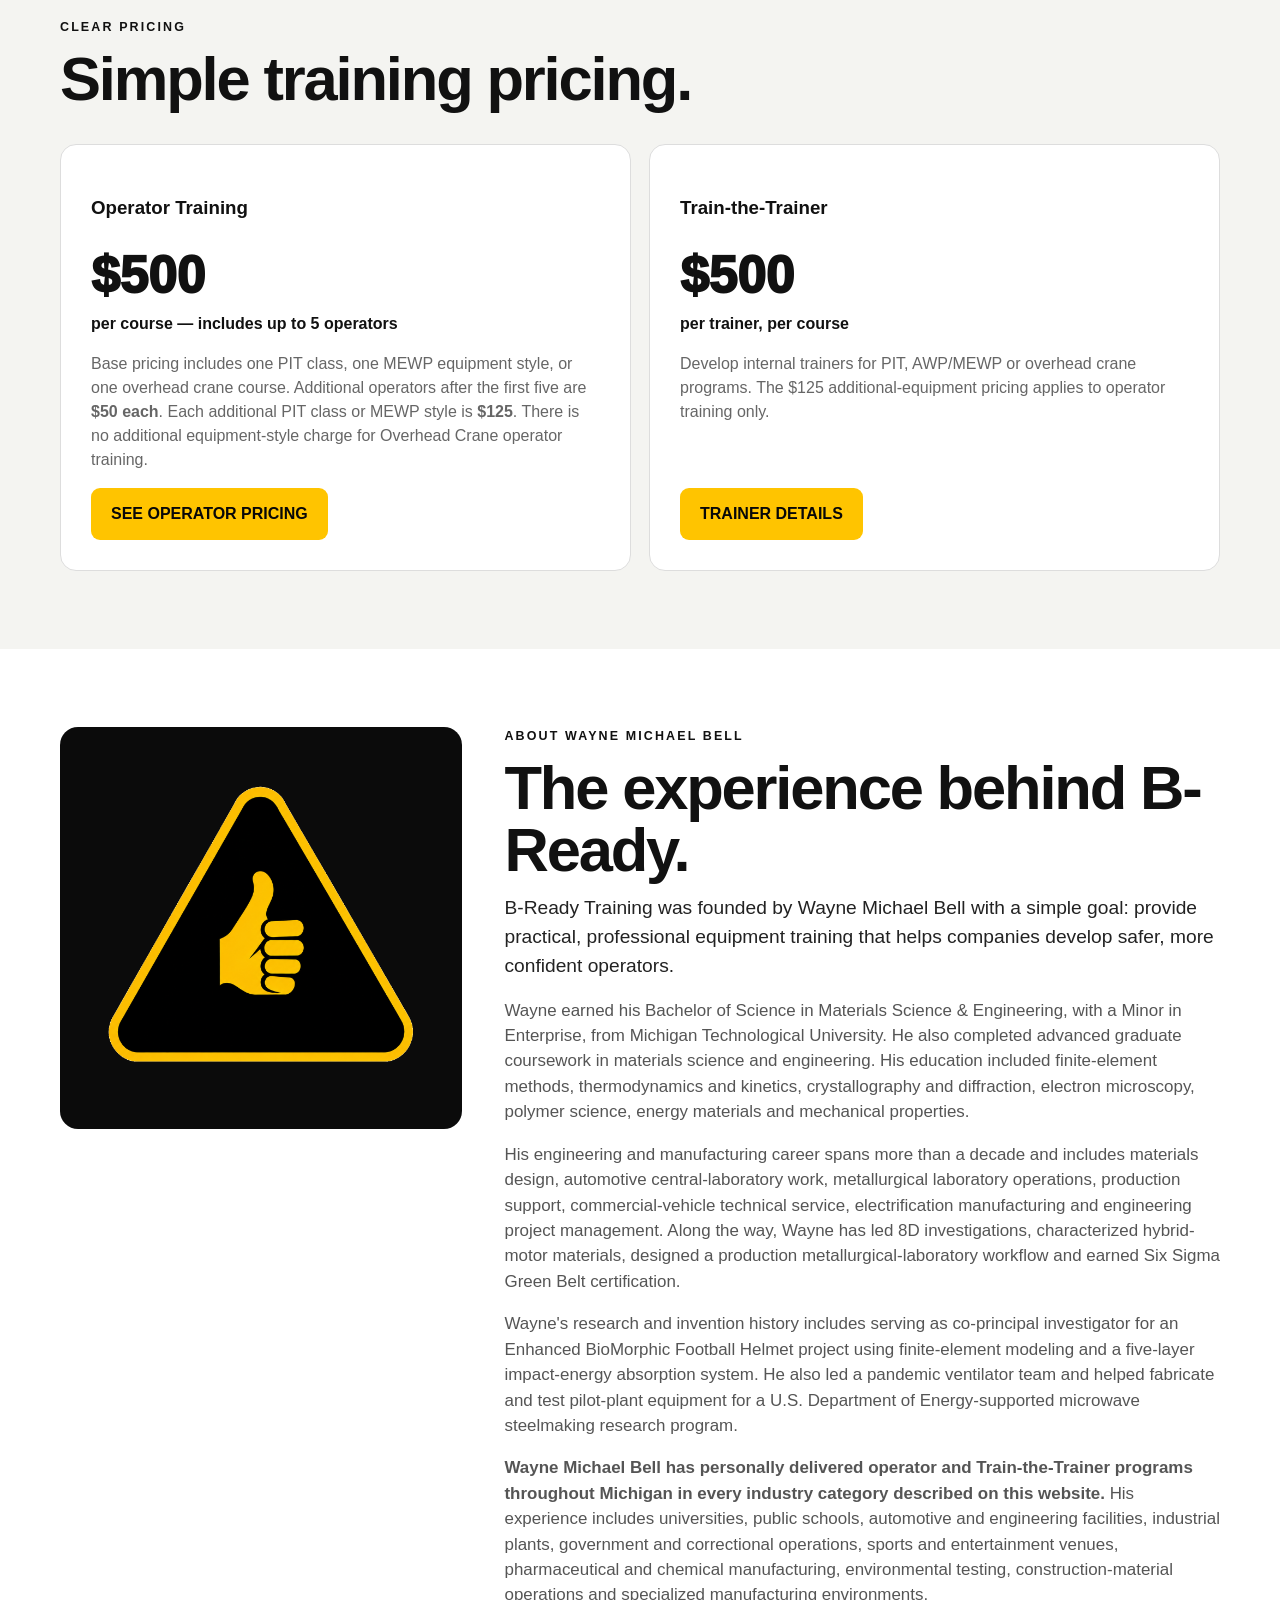
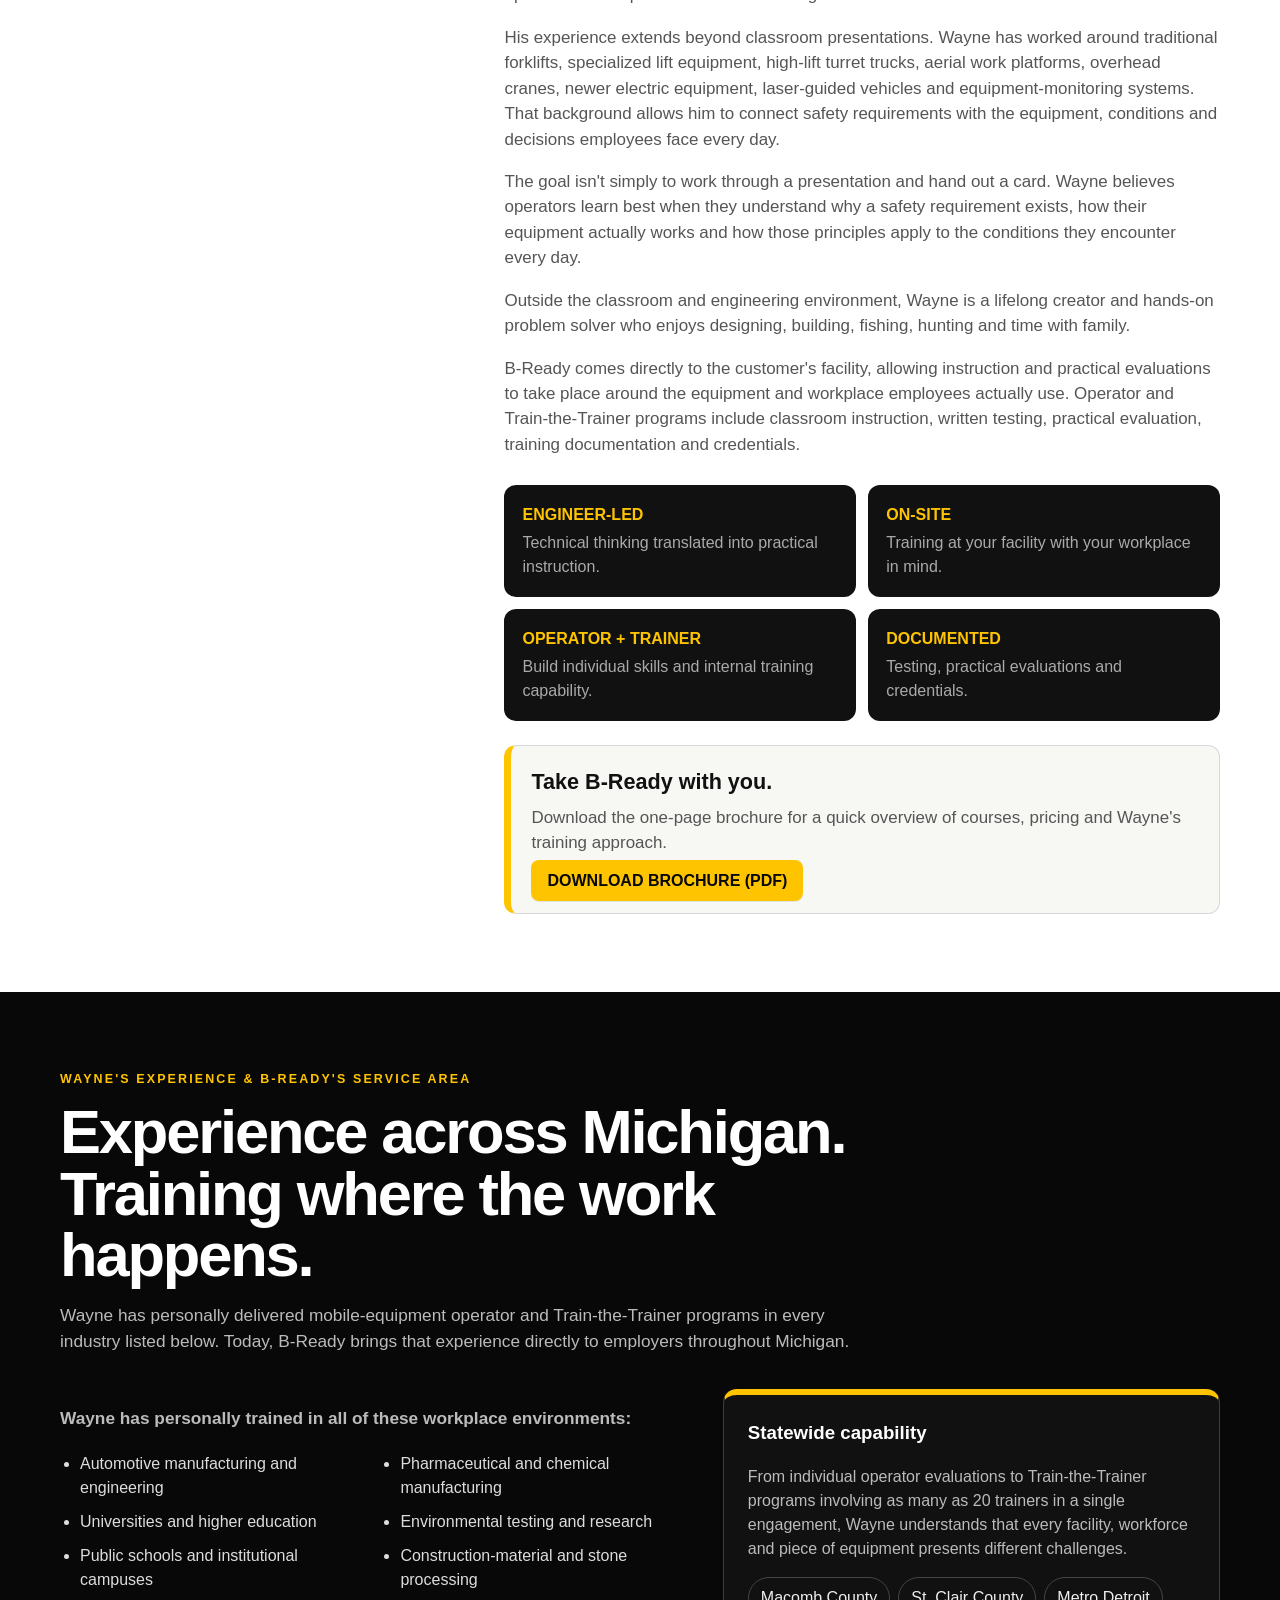
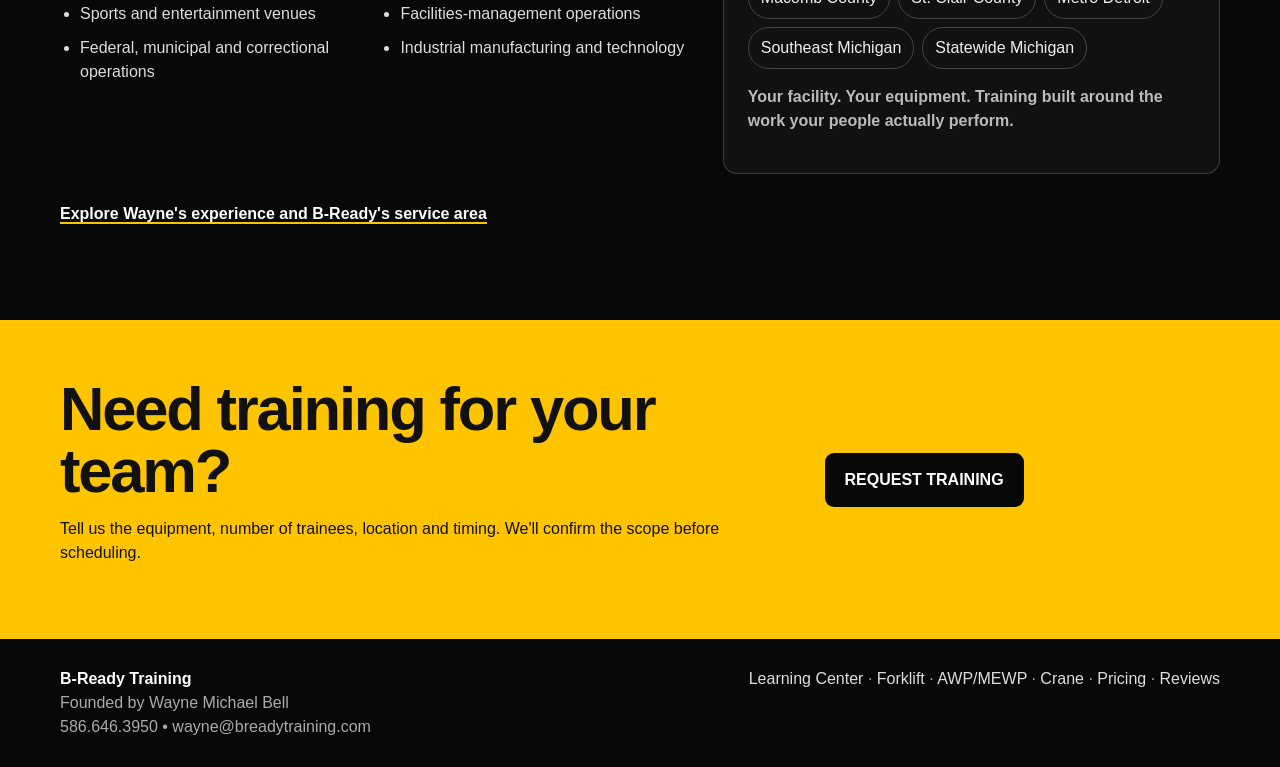
==== commit de8cb4b6: "Clarify Wayne Michael Bell identity and SEO" ====
--- a/index.html
+++ b/index.html
@@ -4,14 +4,14 @@
 <meta charset="utf-8">
 <meta name="viewport" content="width=device-width,initial-scale=1">
 <title>Forklift, AWP & Overhead Crane Training Michigan | B-Ready Training</title>
-<meta name="description" content="On-site PIT/forklift Classes I-VII, AWP/MEWP and overhead crane operator and train-the-trainer programs. Based in Macomb County and available to employers across Michigan.">
+<meta name="description" content="Engineer-led on-site PIT/forklift, AWP/MEWP and overhead crane training across Michigan, founded by Wayne Michael Bell of B-Ready Training.">
 <link rel="canonical" href="https://breadytraining.com/">
 <meta property="og:title" content="B-Ready Training | Michigan On-Site Forklift, AWP & Crane Training">
-<meta property="og:description" content="PIT Classes I-VII, AWP/MEWP and overhead crane training. Based in Macomb County and available statewide in Michigan.">
+<meta property="og:description" content="Engineer-led PIT Classes I-VII, AWP/MEWP and overhead crane training from Wayne Michael Bell and B-Ready Training, available across Michigan.">
 <meta property="og:url" content="https://breadytraining.com/">
 <meta property="og:type" content="website">
 <meta property="og:image" content="https://breadytraining.com/bready-logo-transparent.png">
-<meta name="robots" content="index,follow,max-image-preview:large">
+<meta name="robots" content="index,follow,max-image-preview:large">\n<meta name="author" content="Wayne Michael Bell">
 <meta name="google-site-verification" content="g1TYzSU7oujDaxTFJwtE2Yp_vPLgebztUPQgtp_MDho" />
 <!-- Google tag (gtag.js) -->
 <script async src="https://www.googletagmanager.com/gtag/js?id=G-X1Q1J8RFNS"></script>
@@ -21,7 +21,7 @@
   gtag('js', new Date());
   gtag('config', 'G-X1Q1J8RFNS');
 </script>
-<script type="application/ld+json">{"@context":"https://schema.org","@type":"Organization","name":"B-Ready Training","url":"https://breadytraining.com/","logo":"https://breadytraining.com/bready-logo-transparent.png","telephone":"+1-586-646-3950","email":"wayne@breadytraining.com","areaServed":{"@type":"State","name":"Michigan"},"description":"On-site powered industrial truck Classes I-VII, aerial work platform and overhead crane operator and train-the-trainer programs for Michigan employers."}</script>
+<script type="application/ld+json">{"@context":"https://schema.org","@type":"Organization","name":"B-Ready Training","url":"https://breadytraining.com/","logo":"https://breadytraining.com/bready-logo-transparent.png","telephone":"+1-586-646-3950","email":"wayne@breadytraining.com","founder":{"@type":"Person","name":"Wayne Michael Bell","alternateName":"Wayne Bell","jobTitle":"Founder and Lead Trainer","alumniOf":{"@type":"CollegeOrUniversity","name":"Michigan Technological University"},"knowsAbout":["Materials Science and Engineering","Powered Industrial Truck Safety Training","AWP and MEWP Safety Training","Overhead Crane Safety Training","Train-the-Trainer Programs"]},"areaServed":{"@type":"State","name":"Michigan"},"description":"Engineer-led on-site powered industrial truck Classes I-VII, aerial work platform and overhead crane operator and train-the-trainer programs for Michigan employers."}</script>
 <style>
 *{box-sizing:border-box}:root{--k:#080808;--y:#ffc400;--w:#fff;--g:#f4f4f1;--m:#666;--line:#dedede}html{scroll-behavior:smooth;scroll-padding-top:145px}body{margin:0;font-family:Arial,Helvetica,sans-serif;color:#111;background:#fff;line-height:1.5}a{color:inherit}.wrap{width:min(1160px,calc(100% - 36px));margin:auto}header{position:sticky;top:0;z-index:50;background:#080808;color:#fff;border-bottom:1px solid #2a2a2a}.nav{min-height:74px;display:flex;align-items:center;justify-content:space-between;gap:16px}.brand{text-decoration:none;font-weight:950;letter-spacing:.04em;white-space:nowrap;display:flex;align-items:center}.brand img{display:block;height:54px;width:auto;max-width:260px}.nav-right{display:flex;align-items:center;gap:12px}.desktop-links{display:flex;gap:16px;align-items:center}.desktop-links a,.desktop-links a:visited,header a,header a:visited{color:#eee;text-decoration:none}.desktop-links a:hover{color:var(--y)}.menu{position:relative}.menu summary{list-style:none;cursor:pointer;border:1px solid #555;border-radius:8px;padding:9px 12px;font-weight:900;color:#fff}.menu summary::-webkit-details-marker{display:none}.menu[open] summary{border-color:var(--y);color:var(--y)}.menu-panel{position:absolute;right:0;top:46px;width:290px;background:#fff;border:1px solid #d7d7d7;border-top:5px solid var(--y);border-radius:10px;box-shadow:0 16px 40px rgba(0,0,0,.28);padding:8px;z-index:80}.menu-panel a,.menu-panel a:visited{display:block;color:#111!important;text-decoration:none;padding:10px 11px;border-radius:6px;font-weight:800}.menu-panel a:hover{background:#f2f2ef}.nav-cta{background:var(--y);color:#080808!important;padding:10px 13px;border-radius:8px;font-weight:950;text-decoration:none;white-space:nowrap}.hero{background:#080808;color:#fff;padding:70px 0 76px}.hero-grid{display:grid;grid-template-columns:1.15fr .7fr;gap:58px;align-items:center}.kicker{font-size:.78rem;letter-spacing:.17em;font-weight:900;color:var(--y);margin-bottom:12px}.light-kicker{font-size:.78rem;letter-spacing:.17em;font-weight:900;color:#111;margin-bottom:12px}h1{font-size:clamp(3rem,6.4vw,5.9rem);line-height:.98;letter-spacing:-.04em;margin:0 0 22px}.lead{font-size:1.18rem;color:#c8c8c8;max-width:760px}.actions{display:flex;gap:12px;flex-wrap:wrap;margin-top:28px}.btn{display:inline-flex;align-items:center;justify-content:center;text-decoration:none;padding:14px 20px;border-radius:9px;font-weight:900;border:0}.primary{background:var(--y);color:#080808}.secondary{border:1px solid #555;color:#fff!important}.logo-card{border:1px solid rgba(255,196,0,.25);border-radius:20px;padding:28px;background:#101010}.logo-card img{width:100%;display:block}.stripe{height:8px;background:repeating-linear-gradient(135deg,var(--y) 0 18px,#111 18px 36px)}section{padding:78px 0}#training,#about{scroll-margin-top:145px}.section-head{max-width:800px;margin-bottom:34px}h2{font-size:clamp(2.4rem,4.8vw,4.5rem);line-height:1;margin:0 0 14px;letter-spacing:-.035em}.copy{color:#606060;font-size:1.08rem}.services{display:grid;grid-template-columns:repeat(3,1fr);gap:16px;align-items:stretch}.card{border:1px solid var(--line);border-radius:16px;padding:28px;background:#fff;border-top:6px solid var(--y);display:flex;flex-direction:column;height:100%}.code{font-size:2.2rem;font-weight:950}.card h3{font-size:1.4rem;margin:15px 0 8px}.card p{color:#666}.detail-btn{margin-top:auto;align-self:flex-start;background:var(--y);color:#080808!important;text-decoration:none;font-weight:900;padding:12px 16px;border-radius:8px;box-shadow:0 1px 0 rgba(0,0,0,.08)}.detail-btn:hover{background:#e6b100}.text-link{font-weight:900;text-decoration:none;border-bottom:2px solid var(--y)}.pricing{background:var(--g)}.price-grid{display:grid;grid-template-columns:1fr 1fr;gap:18px;align-items:stretch}.price-card{background:#fff;border:1px solid #ddd;border-radius:16px;padding:30px;display:flex;flex-direction:column;height:100%}.price{font-size:3.2rem;font-weight:950;line-height:1;margin:10px 0}.small{color:#666}.price-action{margin-top:auto;align-self:flex-start}.about-grid{display:grid;grid-template-columns:.72fr 1.28fr;gap:42px;align-items:start}.symbol{background:#0b0b0b;border-radius:18px;padding:30px;position:sticky;top:105px}.symbol img{width:100%;display:block}.about-copy p{color:#555;font-size:1.06rem;margin:0 0 17px}.about-copy .intro{font-size:1.2rem;color:#222}.checks{display:grid;grid-template-columns:1fr 1fr;gap:12px;margin-top:28px}.check{background:#111;color:#fff;border-radius:12px;padding:18px}.check b{display:block;color:var(--y);margin-bottom:4px}.check span{color:#aaa}.brochure-box{margin-top:24px;border:1px solid #d7d7d7;border-left:7px solid var(--y);border-radius:12px;padding:20px;background:#f7f7f4}.brochure-box h3{margin:0 0 6px;font-size:1.35rem}.brochure-box p{margin:0 0 14px}.area{background:#080808;color:#fff}.area .copy{color:#bbb}.area a,.area a:visited{color:#fff}.experience-grid{display:grid;grid-template-columns:1.12fr .88fr;gap:30px;align-items:start}.industry-list{columns:2;column-gap:28px;margin:20px 0 0;padding-left:20px;color:#ddd}.industry-list li{break-inside:avoid;margin:0 0 10px}.reach-card{border:1px solid #3d3d3d;border-top:6px solid var(--y);border-radius:14px;padding:24px;background:#111}.reach-card h3{margin-top:0;color:#fff}.reach-card p{color:#bbb}.cities{display:flex;gap:8px;flex-wrap:wrap}.city{border:1px solid #444;border-radius:999px;padding:8px 12px;color:#eee}.closing{background:var(--y);padding:58px 0}.closing-grid{display:grid;grid-template-columns:1.3fr .7fr;gap:30px;align-items:center}.closing h2{margin:0}.darkbtn{display:inline-block;background:#080808;color:#fff!important;text-decoration:none;font-weight:900;padding:15px 20px;border-radius:9px}footer{background:#080808;color:#aaa;padding:28px 0}.footer-grid{display:flex;justify-content:space-between;gap:20px;flex-wrap:wrap}footer a,footer a:visited{color:#ddd!important;text-decoration:none}footer a:hover{color:var(--y)!important}@media(max-width:900px){html{scroll-padding-top:130px}#training,#about{scroll-margin-top:130px}.desktop-links{display:none}.hero-grid,.about-grid,.closing-grid,.experience-grid{grid-template-columns:1fr}.services,.price-grid{grid-template-columns:1fr}.symbol{position:static;max-width:420px}.checks{grid-template-columns:1fr 1fr}}@media(max-width:560px){.wrap{width:min(100% - 24px,1160px)}.checks{grid-template-columns:1fr}.industry-list{columns:1}.nav{min-height:66px}.nav-cta{display:none}.menu-panel{position:fixed;left:12px;right:12px;top:66px;width:auto}.brand img{height:44px;max-width:190px}}
 </style>
@@ -33,11 +33,11 @@
 <div class="stripe"></div>
 <section id="training"><div class="wrap"><div class="section-head"><div class="light-kicker">EQUIPMENT TRAINING</div><h2>Practical training for the equipment your team uses.</h2><p class="copy">Programs are built around employer requirements, workplace hazards, equipment-specific instruction, written knowledge checks, and practical evaluation where applicable.</p></div><div class="services"><article class="card"><div class="code">PIT</div><h3>Forklift / Powered Industrial Truck Training</h3><p>Classes I–VII, including narrow-aisle, high-lift, powered pallet trucks, tractors, rough-terrain equipment and advanced electric fleets.</p><a class="detail-btn" href="pit-forklift-training.html">PIT / FORKLIFT DETAILS</a></article><article class="card"><div class="code">AWP</div><h3>AWP / MEWP Training</h3><p>Scissor lift and boom lift training covering inspection, fall protection, stability, positioning, electrical hazards and safe operation.</p><a class="detail-btn" href="awp-mewp-training.html">AWP / MEWP DETAILS</a></article><article class="card"><div class="code">OC</div><h3>Overhead Crane Training</h3><p>Training covering inspections, rated capacity, load control, sling-angle awareness, signaling, safe load paths and workplace procedures.</p><a class="detail-btn" href="overhead-crane-training.html">OVERHEAD CRANE DETAILS</a></article></div></div></section>
 <section class="pricing"><div class="wrap"><div class="section-head"><div class="light-kicker">CLEAR PRICING</div><h2>Simple training pricing.</h2></div><div class="price-grid"><article class="price-card"><h3>Operator Training</h3><div class="price">$500</div><strong>per course — includes up to 5 operators</strong><p class="small">Base pricing includes one PIT class, one MEWP equipment style, or one overhead crane course. Additional operators after the first five are <strong>$50 each</strong>. Each additional PIT class or MEWP style is <strong>$125</strong>. There is no additional equipment-style charge for Overhead Crane operator training.</p><a class="btn primary price-action" href="pricing.html">SEE OPERATOR PRICING</a></article><article class="price-card"><h3>Train-the-Trainer</h3><div class="price">$500</div><strong>per trainer, per course</strong><p class="small">Develop internal trainers for PIT, AWP/MEWP or overhead crane programs. The $125 additional-equipment pricing applies to operator training only.</p><a class="btn primary price-action" href="train-the-trainer.html">TRAINER DETAILS</a></article></div></div></section>
-<section id="about"><div class="wrap about-grid"><div class="symbol"><img src="bready-symbol-transparent.png" alt="B-Ready thumbs-up safety symbol"></div><div class="about-copy"><div class="light-kicker">ABOUT WAYNE BELL</div><h2>The experience behind B-Ready.</h2><p class="intro">B-Ready Training was founded by Wayne Bell with a simple goal: provide practical, professional equipment training that helps companies develop safer, more confident operators.</p><p>Wayne earned his Bachelor of Science in Materials Science &amp; Engineering, with a Minor in Enterprise, from Michigan Technological University. He also completed advanced graduate coursework in materials science and engineering. His education included finite-element methods, thermodynamics and kinetics, crystallography and diffraction, electron microscopy, polymer science, energy materials and mechanical properties.</p><p>His engineering and manufacturing career spans more than a decade and includes materials design, automotive central-laboratory work, metallurgical laboratory operations, production support, commercial-vehicle technical service, electrification manufacturing and engineering project management. Along the way, Wayne has led 8D investigations, characterized hybrid-motor materials, designed a production metallurgical-laboratory workflow and earned Six Sigma Green Belt certification.</p><p>Wayne's research and invention history includes serving as co-principal investigator for an Enhanced BioMorphic Football Helmet project using finite-element modeling and a five-layer impact-energy absorption system. He also led a pandemic ventilator team and helped fabricate and test pilot-plant equipment for a U.S. Department of Energy-supported microwave steelmaking research program.</p><p><strong>Wayne has personally delivered operator and Train-the-Trainer programs throughout Michigan in every industry category described on this website.</strong> His experience includes universities, public schools, automotive and engineering facilities, industrial plants, government and correctional operations, sports and entertainment venues, pharmaceutical and chemical manufacturing, environmental testing, construction-material operations and specialized manufacturing environments.</p><p>His experience extends beyond classroom presentations. Wayne has worked around traditional forklifts, specialized lift equipment, high-lift turret trucks, aerial work platforms, overhead cranes, newer electric equipment, laser-guided vehicles and equipment-monitoring systems. That background allows him to connect safety requirements with the equipment, conditions and decisions employees face every day.</p><p>The goal isn't simply to work through a presentation and hand out a card. Wayne believes operators learn best when they understand why a safety requirement exists, how their equipment actually works and how those principles apply to the conditions they encounter every day.</p><p>Outside the classroom and engineering environment, Wayne is a lifelong creator and hands-on problem solver who enjoys designing, building, fishing, hunting and time with family.</p><p>B-Ready comes directly to the customer's facility, allowing instruction and practical evaluations to take place around the equipment and workplace employees actually use. Operator and Train-the-Trainer programs include classroom instruction, written testing, practical evaluation, training documentation and credentials.</p><div class="checks"><div class="check"><b>ENGINEER-LED</b><span>Technical thinking translated into practical instruction.</span></div><div class="check"><b>ON-SITE</b><span>Training at your facility with your workplace in mind.</span></div><div class="check"><b>OPERATOR + TRAINER</b><span>Build individual skills and internal training capability.</span></div><div class="check"><b>DOCUMENTED</b><span>Testing, practical evaluations and credentials.</span></div></div><div class="brochure-box"><h3>Take B-Ready with you.</h3><p>Download the one-page brochure for a quick overview of courses, pricing and Wayne's training approach.</p><a class="detail-btn" href="b-ready-training-brochure.pdf" download>DOWNLOAD BROCHURE (PDF)</a></div></div></div></section>
+<section id="about"><div class="wrap about-grid"><div class="symbol"><img src="bready-symbol-transparent.png" alt="B-Ready thumbs-up safety symbol"></div><div class="about-copy"><div class="light-kicker">ABOUT WAYNE MICHAEL BELL</div><h2>The experience behind B-Ready.</h2><p class="intro">B-Ready Training was founded by Wayne Michael Bell with a simple goal: provide practical, professional equipment training that helps companies develop safer, more confident operators.</p><p>Wayne earned his Bachelor of Science in Materials Science &amp; Engineering, with a Minor in Enterprise, from Michigan Technological University. He also completed advanced graduate coursework in materials science and engineering. His education included finite-element methods, thermodynamics and kinetics, crystallography and diffraction, electron microscopy, polymer science, energy materials and mechanical properties.</p><p>His engineering and manufacturing career spans more than a decade and includes materials design, automotive central-laboratory work, metallurgical laboratory operations, production support, commercial-vehicle technical service, electrification manufacturing and engineering project management. Along the way, Wayne has led 8D investigations, characterized hybrid-motor materials, designed a production metallurgical-laboratory workflow and earned Six Sigma Green Belt certification.</p><p>Wayne's research and invention history includes serving as co-principal investigator for an Enhanced BioMorphic Football Helmet project using finite-element modeling and a five-layer impact-energy absorption system. He also led a pandemic ventilator team and helped fabricate and test pilot-plant equipment for a U.S. Department of Energy-supported microwave steelmaking research program.</p><p><strong>Wayne Michael Bell has personally delivered operator and Train-the-Trainer programs throughout Michigan in every industry category described on this website.</strong> His experience includes universities, public schools, automotive and engineering facilities, industrial plants, government and correctional operations, sports and entertainment venues, pharmaceutical and chemical manufacturing, environmental testing, construction-material operations and specialized manufacturing environments.</p><p>His experience extends beyond classroom presentations. Wayne has worked around traditional forklifts, specialized lift equipment, high-lift turret trucks, aerial work platforms, overhead cranes, newer electric equipment, laser-guided vehicles and equipment-monitoring systems. That background allows him to connect safety requirements with the equipment, conditions and decisions employees face every day.</p><p>The goal isn't simply to work through a presentation and hand out a card. Wayne believes operators learn best when they understand why a safety requirement exists, how their equipment actually works and how those principles apply to the conditions they encounter every day.</p><p>Outside the classroom and engineering environment, Wayne is a lifelong creator and hands-on problem solver who enjoys designing, building, fishing, hunting and time with family.</p><p>B-Ready comes directly to the customer's facility, allowing instruction and practical evaluations to take place around the equipment and workplace employees actually use. Operator and Train-the-Trainer programs include classroom instruction, written testing, practical evaluation, training documentation and credentials.</p><div class="checks"><div class="check"><b>ENGINEER-LED</b><span>Technical thinking translated into practical instruction.</span></div><div class="check"><b>ON-SITE</b><span>Training at your facility with your workplace in mind.</span></div><div class="check"><b>OPERATOR + TRAINER</b><span>Build individual skills and internal training capability.</span></div><div class="check"><b>DOCUMENTED</b><span>Testing, practical evaluations and credentials.</span></div></div><div class="brochure-box"><h3>Take B-Ready with you.</h3><p>Download the one-page brochure for a quick overview of courses, pricing and Wayne's training approach.</p><a class="detail-btn" href="b-ready-training-brochure.pdf" download>DOWNLOAD BROCHURE (PDF)</a></div></div></div></section>
 <section class="area"><div class="wrap"><div class="section-head"><div class="kicker">WAYNE'S EXPERIENCE &amp; B-READY'S SERVICE AREA</div><h2>Experience across Michigan. Training where the work happens.</h2><p class="copy">Wayne has personally delivered mobile-equipment operator and Train-the-Trainer programs in every industry listed below. Today, B-Ready brings that experience directly to employers throughout Michigan.</p></div><div class="experience-grid"><div><p class="copy"><strong>Wayne has personally trained in all of these workplace environments:</strong></p><ul class="industry-list"><li>Automotive manufacturing and engineering</li><li>Universities and higher education</li><li>Public schools and institutional campuses</li><li>Sports and entertainment venues</li><li>Federal, municipal and correctional operations</li><li>Pharmaceutical and chemical manufacturing</li><li>Environmental testing and research</li><li>Construction-material and stone processing</li><li>Facilities-management operations</li><li>Industrial manufacturing and technology</li></ul></div><aside class="reach-card"><h3>Statewide capability</h3><p>From individual operator evaluations to Train-the-Trainer programs involving as many as 20 trainers in a single engagement, Wayne understands that every facility, workforce and piece of equipment presents different challenges.</p><div class="cities"><span class="city">Macomb County</span><span class="city">St. Clair County</span><span class="city">Metro Detroit</span><span class="city">Southeast Michigan</span><span class="city">Statewide Michigan</span></div><p><strong>Your facility. Your equipment. Training built around the work your people actually perform.</strong></p></aside></div><p style="margin-top:28px"><a class="text-link" href="service-area.html">Explore Wayne's experience and B-Ready's service area</a></p></div></section>
 <section class="closing"><div class="wrap closing-grid"><div><h2>Need training for your team?</h2><p>Tell us the equipment, number of trainees, location and timing. We'll confirm the scope before scheduling.</p></div><div><a class="darkbtn" href="request-training.html">REQUEST TRAINING</a></div></div></section>
 </main>
-<footer><div class="wrap footer-grid"><div><strong style="color:#fff">B-Ready Training</strong><br>586.646.3950 • wayne@breadytraining.com</div><div><a href="safety-learning-hub.html">Learning Center</a> · <a href="pit-forklift-training.html">Forklift</a> · <a href="awp-mewp-training.html">AWP/MEWP</a> · <a href="overhead-crane-training.html">Crane</a> · <a href="pricing.html">Pricing</a> · <a href="reviews.html">Reviews</a></div></div></footer>
+<footer><div class="wrap footer-grid"><div><strong style="color:#fff">B-Ready Training</strong><br>Founded by Wayne Michael Bell<br>586.646.3950 • wayne@breadytraining.com</div><div><a href="safety-learning-hub.html">Learning Center</a> · <a href="pit-forklift-training.html">Forklift</a> · <a href="awp-mewp-training.html">AWP/MEWP</a> · <a href="overhead-crane-training.html">Crane</a> · <a href="pricing.html">Pricing</a> · <a href="reviews.html">Reviews</a></div></div></footer>
 <script src="site-header.js" defer></script>
 </body>
 </html>
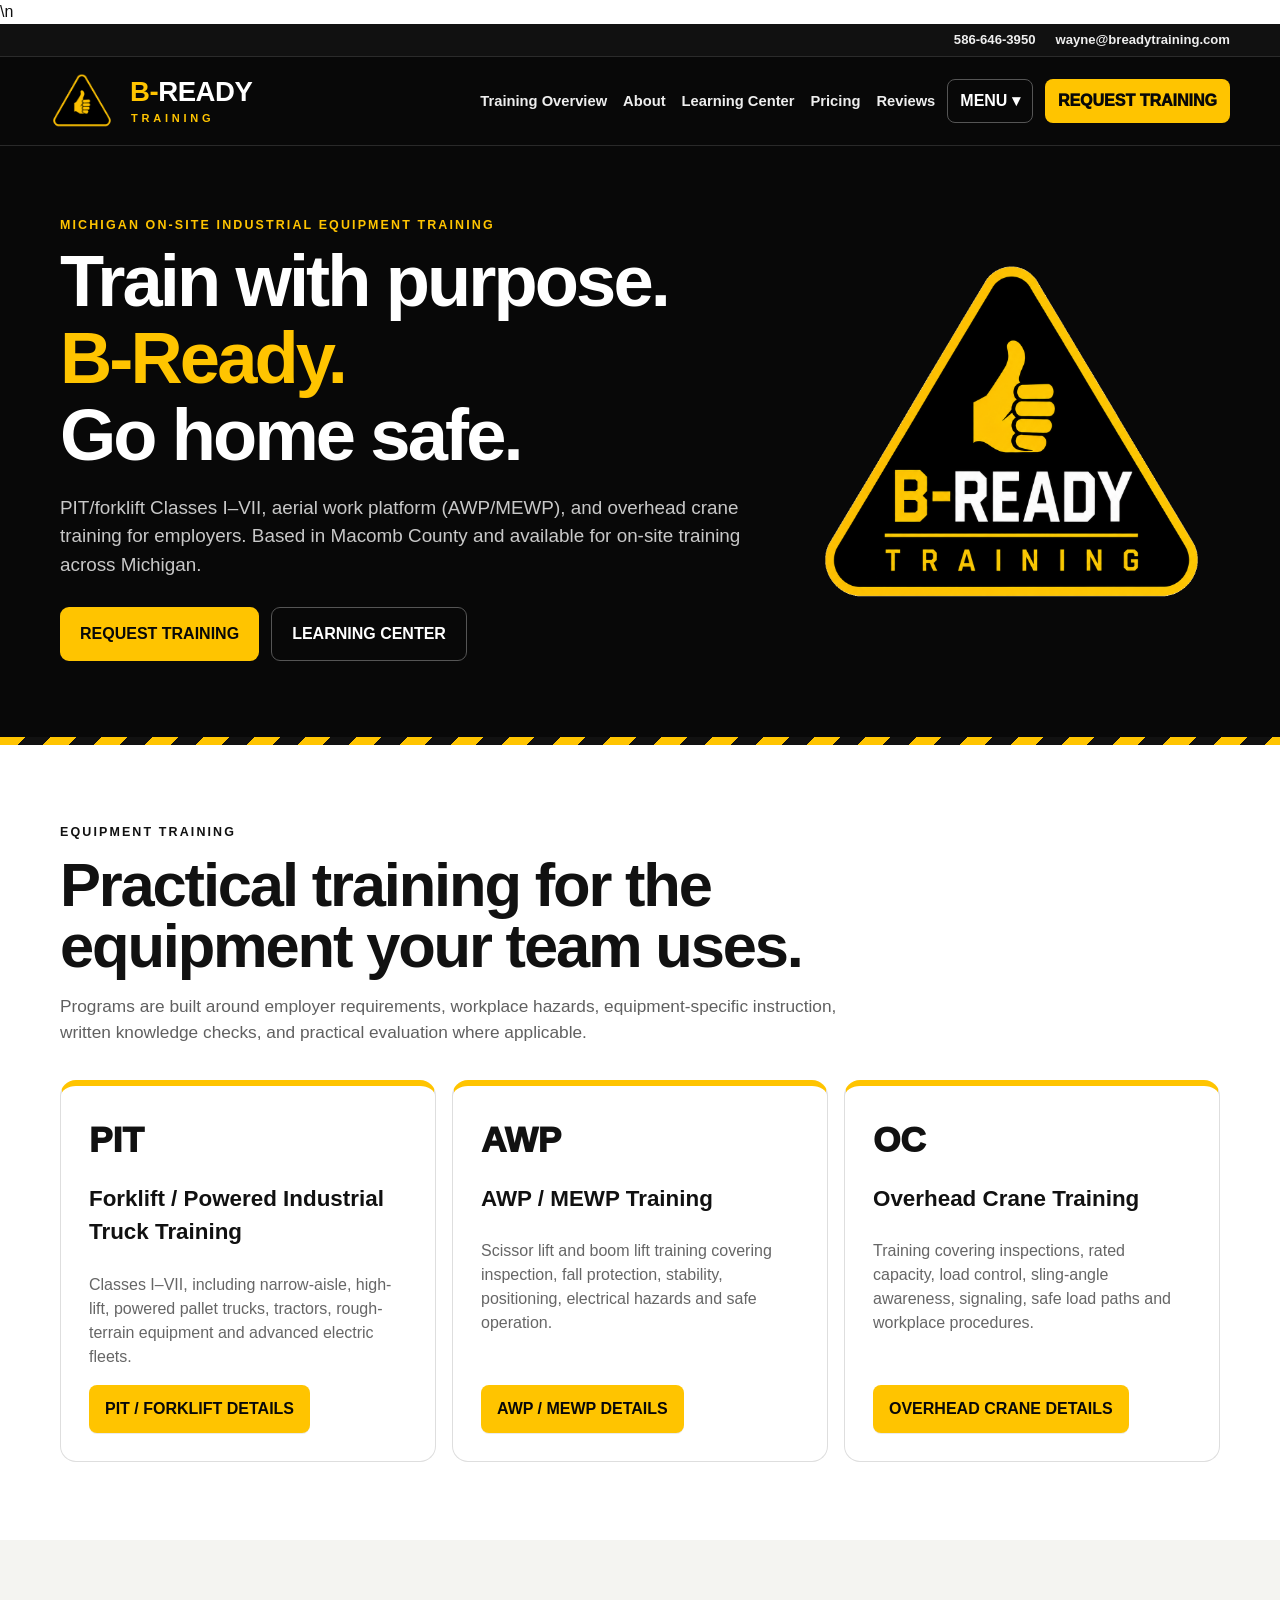
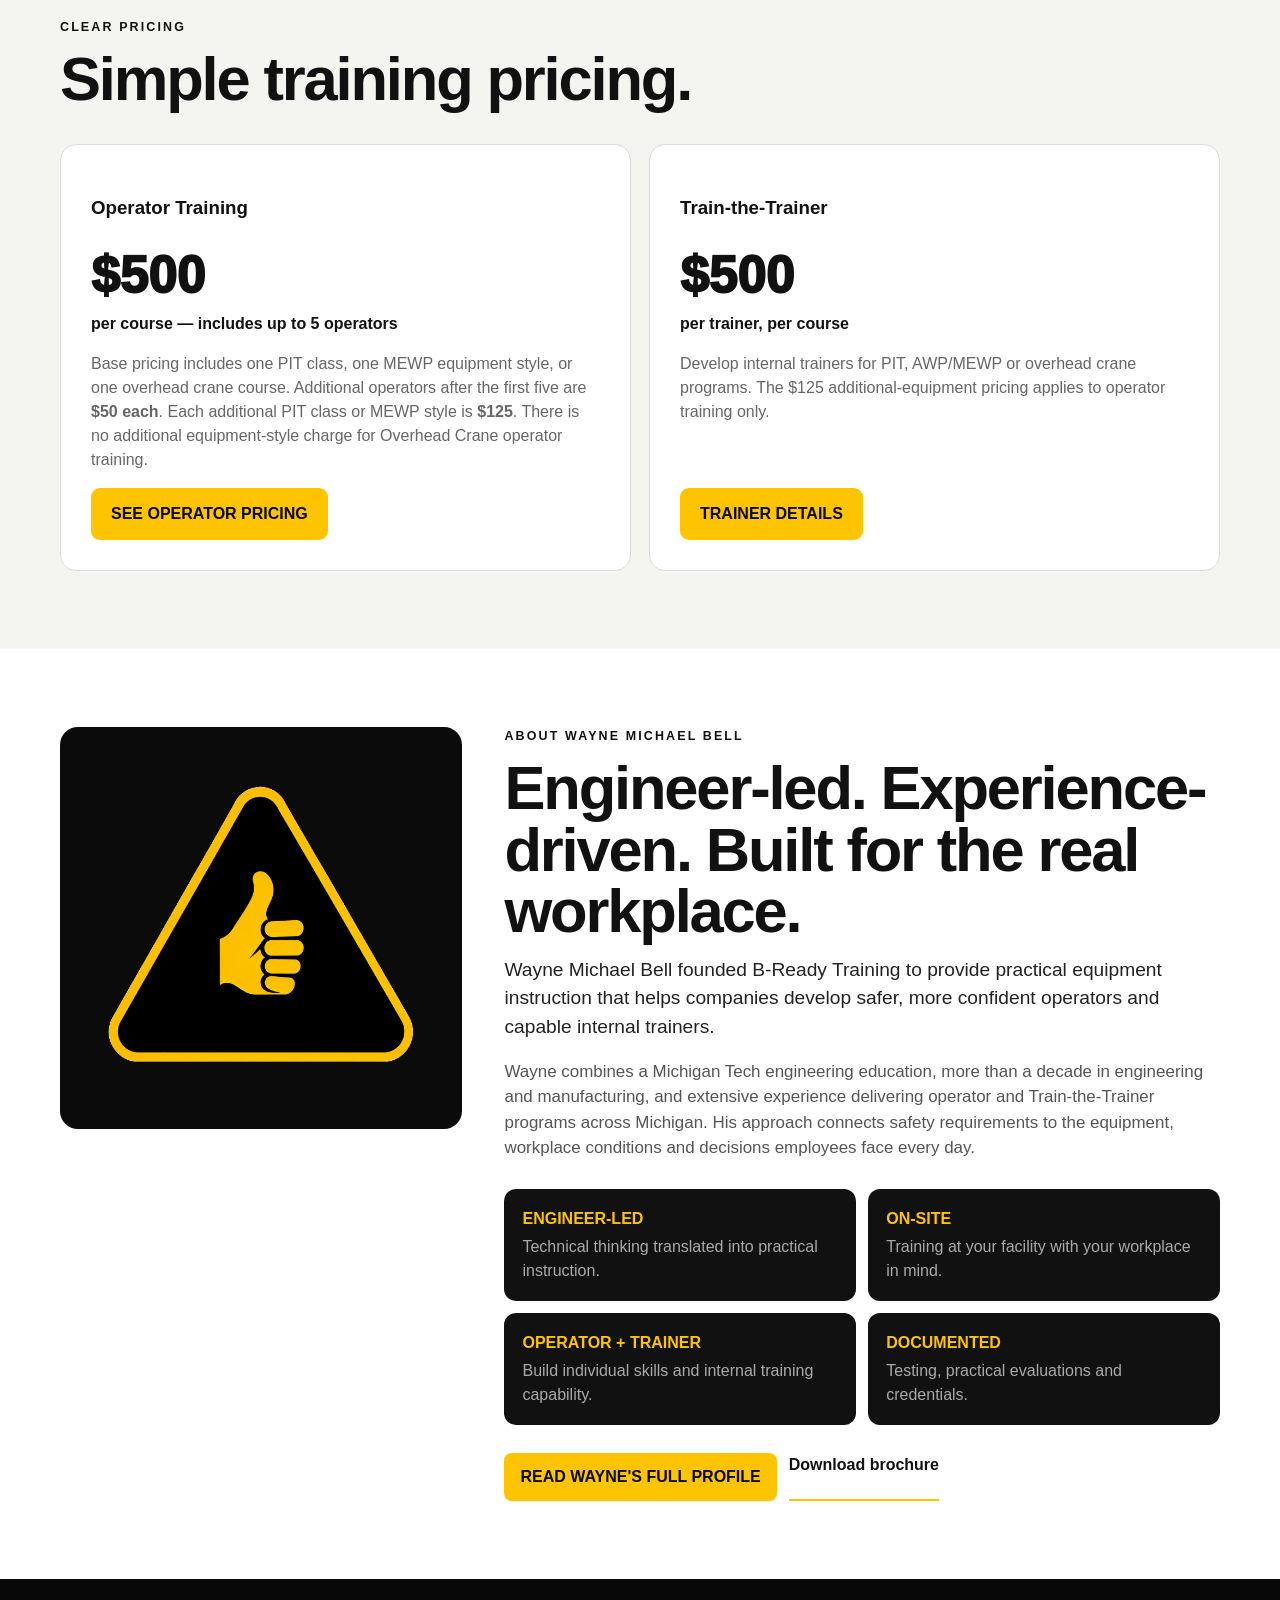
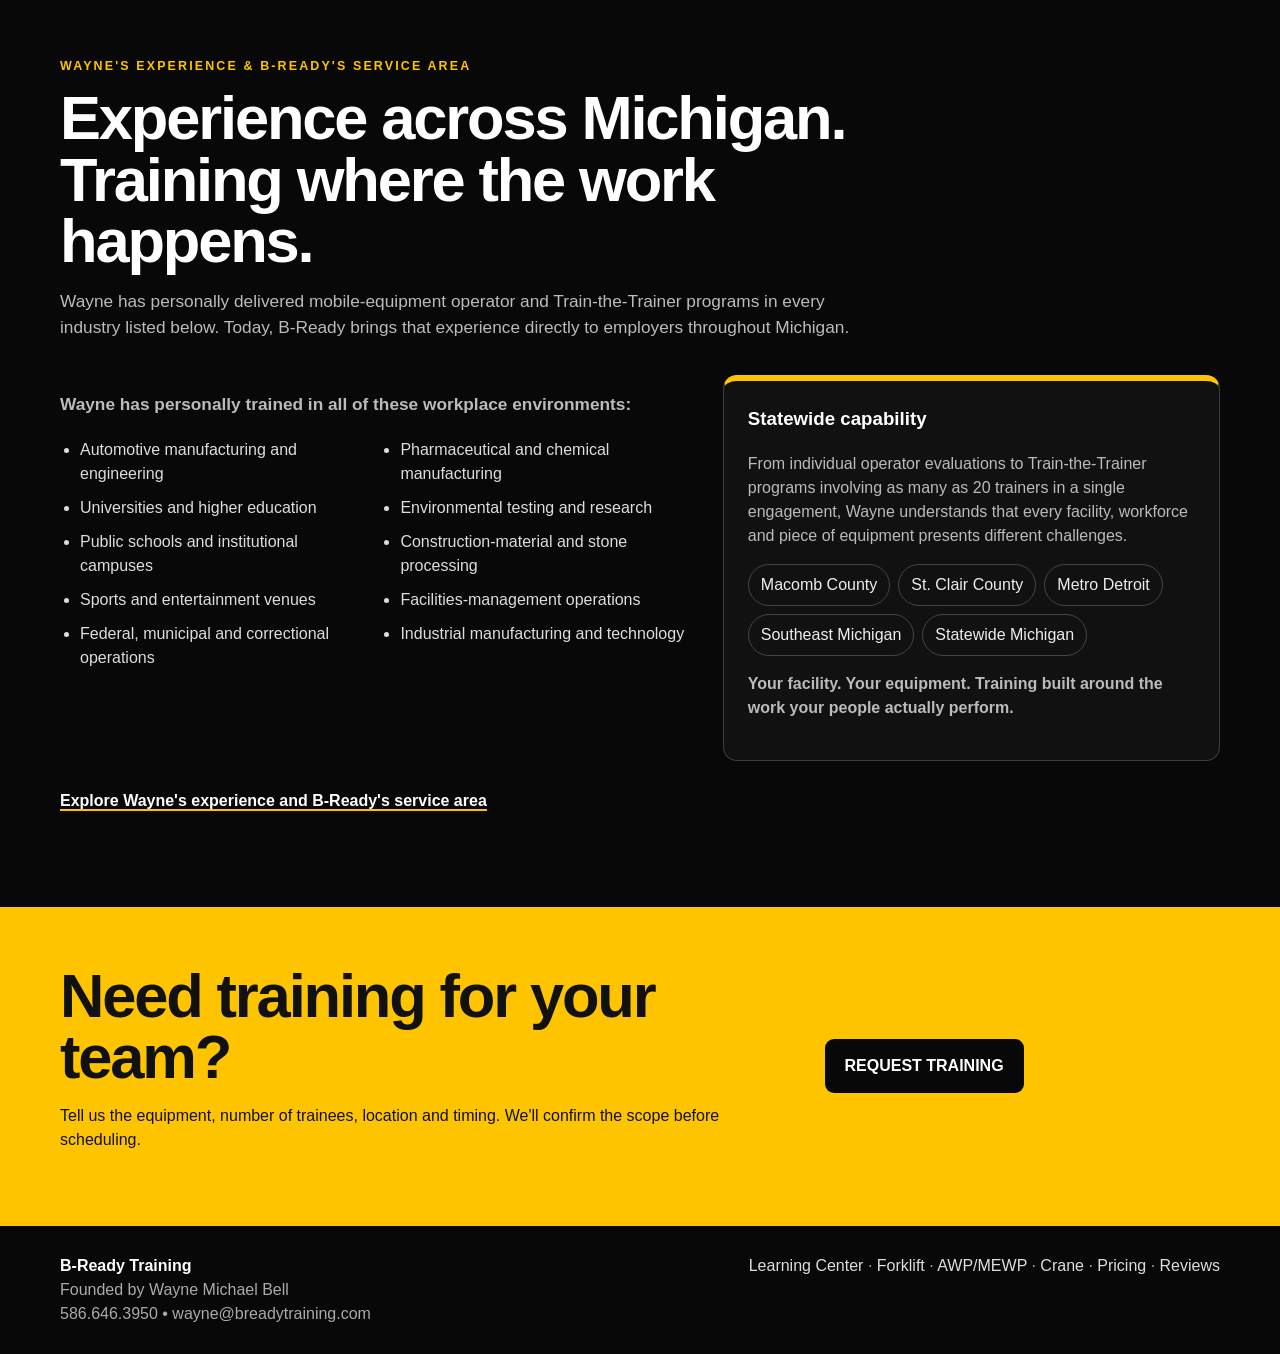
==== commit baaea5d4: "Move full Wayne profile to About B-Ready page" ====
--- a/index.html
+++ b/index.html
@@ -27,13 +27,13 @@
 </style>
 </head>
 <body>
-<header><div class="wrap nav"><a class="brand" href="/"><img src="bready-logo-transparent.png" alt="B-Ready Training"></a><div class="nav-right"><nav class="desktop-links"><a href="#training">Training</a><a href="#about">About</a><a href="safety-learning-hub.html">Learning Center</a><a href="pricing.html">Pricing</a><a href="reviews.html">Reviews</a></nav><details class="menu"><summary>MENU ▾</summary><div class="menu-panel"><a href="/">Home</a><a href="#about">About Wayne</a><a href="pit-forklift-training.html">PIT / Forklift — Classes I–VII</a><a href="awp-mewp-training.html">AWP / MEWP Training</a><a href="overhead-crane-training.html">Overhead Crane Training</a><a href="train-the-trainer.html">Train-the-Trainer</a><a href="safety-learning-hub.html">Safety Learning Center</a><a href="pricing.html">Pricing</a><a href="reviews.html">Customer Reviews</a><a href="service-area.html">Service Area</a><a href="request-training.html">Request Training / Quote</a></div></details><a class="nav-cta" href="request-training.html">REQUEST TRAINING</a></div></div></header>
+<header><div class="wrap nav"><a class="brand" href="/"><img src="bready-logo-transparent.png" alt="B-Ready Training"></a><div class="nav-right"><nav class="desktop-links"><a href="#training">Training</a><a href="about-b-ready.html">About</a><a href="safety-learning-hub.html">Learning Center</a><a href="pricing.html">Pricing</a><a href="reviews.html">Reviews</a></nav><details class="menu"><summary>MENU ▾</summary><div class="menu-panel"><a href="/">Home</a><a href="about-b-ready.html">About B-Ready</a><a href="pit-forklift-training.html">PIT / Forklift — Classes I–VII</a><a href="awp-mewp-training.html">AWP / MEWP Training</a><a href="overhead-crane-training.html">Overhead Crane Training</a><a href="train-the-trainer.html">Train-the-Trainer</a><a href="safety-learning-hub.html">Safety Learning Center</a><a href="pricing.html">Pricing</a><a href="reviews.html">Customer Reviews</a><a href="service-area.html">Service Area</a><a href="request-training.html">Request Training / Quote</a></div></details><a class="nav-cta" href="request-training.html">REQUEST TRAINING</a></div></div></header>
 <main>
 <section class="hero"><div class="wrap hero-grid"><div><div class="kicker">MICHIGAN ON-SITE INDUSTRIAL EQUIPMENT TRAINING</div><h1>Train with purpose.<br><span style="color:#ffc400">B-Ready.</span><br>Go home safe.</h1><p class="lead">PIT/forklift Classes I–VII, aerial work platform (AWP/MEWP), and overhead crane training for employers. Based in Macomb County and available for on-site training across Michigan.</p><div class="actions"><a class="btn primary" href="request-training.html">REQUEST TRAINING</a><a class="btn secondary" href="safety-learning-hub.html">LEARNING CENTER</a></div></div><div class="logo-card"><img src="bready-logo-transparent.png" alt="B-Ready Training safety training logo"></div></div></section>
 <div class="stripe"></div>
 <section id="training"><div class="wrap"><div class="section-head"><div class="light-kicker">EQUIPMENT TRAINING</div><h2>Practical training for the equipment your team uses.</h2><p class="copy">Programs are built around employer requirements, workplace hazards, equipment-specific instruction, written knowledge checks, and practical evaluation where applicable.</p></div><div class="services"><article class="card"><div class="code">PIT</div><h3>Forklift / Powered Industrial Truck Training</h3><p>Classes I–VII, including narrow-aisle, high-lift, powered pallet trucks, tractors, rough-terrain equipment and advanced electric fleets.</p><a class="detail-btn" href="pit-forklift-training.html">PIT / FORKLIFT DETAILS</a></article><article class="card"><div class="code">AWP</div><h3>AWP / MEWP Training</h3><p>Scissor lift and boom lift training covering inspection, fall protection, stability, positioning, electrical hazards and safe operation.</p><a class="detail-btn" href="awp-mewp-training.html">AWP / MEWP DETAILS</a></article><article class="card"><div class="code">OC</div><h3>Overhead Crane Training</h3><p>Training covering inspections, rated capacity, load control, sling-angle awareness, signaling, safe load paths and workplace procedures.</p><a class="detail-btn" href="overhead-crane-training.html">OVERHEAD CRANE DETAILS</a></article></div></div></section>
 <section class="pricing"><div class="wrap"><div class="section-head"><div class="light-kicker">CLEAR PRICING</div><h2>Simple training pricing.</h2></div><div class="price-grid"><article class="price-card"><h3>Operator Training</h3><div class="price">$500</div><strong>per course — includes up to 5 operators</strong><p class="small">Base pricing includes one PIT class, one MEWP equipment style, or one overhead crane course. Additional operators after the first five are <strong>$50 each</strong>. Each additional PIT class or MEWP style is <strong>$125</strong>. There is no additional equipment-style charge for Overhead Crane operator training.</p><a class="btn primary price-action" href="pricing.html">SEE OPERATOR PRICING</a></article><article class="price-card"><h3>Train-the-Trainer</h3><div class="price">$500</div><strong>per trainer, per course</strong><p class="small">Develop internal trainers for PIT, AWP/MEWP or overhead crane programs. The $125 additional-equipment pricing applies to operator training only.</p><a class="btn primary price-action" href="train-the-trainer.html">TRAINER DETAILS</a></article></div></div></section>
-<section id="about"><div class="wrap about-grid"><div class="symbol"><img src="bready-symbol-transparent.png" alt="B-Ready thumbs-up safety symbol"></div><div class="about-copy"><div class="light-kicker">ABOUT WAYNE MICHAEL BELL</div><h2>The experience behind B-Ready.</h2><p class="intro">B-Ready Training was founded by Wayne Michael Bell with a simple goal: provide practical, professional equipment training that helps companies develop safer, more confident operators.</p><p>Wayne earned his Bachelor of Science in Materials Science &amp; Engineering, with a Minor in Enterprise, from Michigan Technological University. He also completed advanced graduate coursework in materials science and engineering. His education included finite-element methods, thermodynamics and kinetics, crystallography and diffraction, electron microscopy, polymer science, energy materials and mechanical properties.</p><p>His engineering and manufacturing career spans more than a decade and includes materials design, automotive central-laboratory work, metallurgical laboratory operations, production support, commercial-vehicle technical service, electrification manufacturing and engineering project management. Along the way, Wayne has led 8D investigations, characterized hybrid-motor materials, designed a production metallurgical-laboratory workflow and earned Six Sigma Green Belt certification.</p><p>Wayne's research and invention history includes serving as co-principal investigator for an Enhanced BioMorphic Football Helmet project using finite-element modeling and a five-layer impact-energy absorption system. He also led a pandemic ventilator team and helped fabricate and test pilot-plant equipment for a U.S. Department of Energy-supported microwave steelmaking research program.</p><p><strong>Wayne Michael Bell has personally delivered operator and Train-the-Trainer programs throughout Michigan in every industry category described on this website.</strong> His experience includes universities, public schools, automotive and engineering facilities, industrial plants, government and correctional operations, sports and entertainment venues, pharmaceutical and chemical manufacturing, environmental testing, construction-material operations and specialized manufacturing environments.</p><p>His experience extends beyond classroom presentations. Wayne has worked around traditional forklifts, specialized lift equipment, high-lift turret trucks, aerial work platforms, overhead cranes, newer electric equipment, laser-guided vehicles and equipment-monitoring systems. That background allows him to connect safety requirements with the equipment, conditions and decisions employees face every day.</p><p>The goal isn't simply to work through a presentation and hand out a card. Wayne believes operators learn best when they understand why a safety requirement exists, how their equipment actually works and how those principles apply to the conditions they encounter every day.</p><p>Outside the classroom and engineering environment, Wayne is a lifelong creator and hands-on problem solver who enjoys designing, building, fishing, hunting and time with family.</p><p>B-Ready comes directly to the customer's facility, allowing instruction and practical evaluations to take place around the equipment and workplace employees actually use. Operator and Train-the-Trainer programs include classroom instruction, written testing, practical evaluation, training documentation and credentials.</p><div class="checks"><div class="check"><b>ENGINEER-LED</b><span>Technical thinking translated into practical instruction.</span></div><div class="check"><b>ON-SITE</b><span>Training at your facility with your workplace in mind.</span></div><div class="check"><b>OPERATOR + TRAINER</b><span>Build individual skills and internal training capability.</span></div><div class="check"><b>DOCUMENTED</b><span>Testing, practical evaluations and credentials.</span></div></div><div class="brochure-box"><h3>Take B-Ready with you.</h3><p>Download the one-page brochure for a quick overview of courses, pricing and Wayne's training approach.</p><a class="detail-btn" href="b-ready-training-brochure.pdf" download>DOWNLOAD BROCHURE (PDF)</a></div></div></div></section>
+<section id="about"><div class="wrap about-grid"><div class="symbol"><img src="bready-symbol-transparent.png" alt="B-Ready thumbs-up safety symbol"></div><div class="about-copy"><div class="light-kicker">ABOUT WAYNE MICHAEL BELL</div><h2>Engineer-led. Experience-driven. Built for the real workplace.</h2><p class="intro">Wayne Michael Bell founded B-Ready Training to provide practical equipment instruction that helps companies develop safer, more confident operators and capable internal trainers.</p><p>Wayne combines a Michigan Tech engineering education, more than a decade in engineering and manufacturing, and extensive experience delivering operator and Train-the-Trainer programs across Michigan. His approach connects safety requirements to the equipment, workplace conditions and decisions employees face every day.</p><div class="checks"><div class="check"><b>ENGINEER-LED</b><span>Technical thinking translated into practical instruction.</span></div><div class="check"><b>ON-SITE</b><span>Training at your facility with your workplace in mind.</span></div><div class="check"><b>OPERATOR + TRAINER</b><span>Build individual skills and internal training capability.</span></div><div class="check"><b>DOCUMENTED</b><span>Testing, practical evaluations and credentials.</span></div></div><div class="actions"><a class="detail-btn" href="about-b-ready.html">READ WAYNE'S FULL PROFILE</a><a class="text-link" href="b-ready-training-brochure.pdf" download>Download brochure</a></div></div></div></section>
 <section class="area"><div class="wrap"><div class="section-head"><div class="kicker">WAYNE'S EXPERIENCE &amp; B-READY'S SERVICE AREA</div><h2>Experience across Michigan. Training where the work happens.</h2><p class="copy">Wayne has personally delivered mobile-equipment operator and Train-the-Trainer programs in every industry listed below. Today, B-Ready brings that experience directly to employers throughout Michigan.</p></div><div class="experience-grid"><div><p class="copy"><strong>Wayne has personally trained in all of these workplace environments:</strong></p><ul class="industry-list"><li>Automotive manufacturing and engineering</li><li>Universities and higher education</li><li>Public schools and institutional campuses</li><li>Sports and entertainment venues</li><li>Federal, municipal and correctional operations</li><li>Pharmaceutical and chemical manufacturing</li><li>Environmental testing and research</li><li>Construction-material and stone processing</li><li>Facilities-management operations</li><li>Industrial manufacturing and technology</li></ul></div><aside class="reach-card"><h3>Statewide capability</h3><p>From individual operator evaluations to Train-the-Trainer programs involving as many as 20 trainers in a single engagement, Wayne understands that every facility, workforce and piece of equipment presents different challenges.</p><div class="cities"><span class="city">Macomb County</span><span class="city">St. Clair County</span><span class="city">Metro Detroit</span><span class="city">Southeast Michigan</span><span class="city">Statewide Michigan</span></div><p><strong>Your facility. Your equipment. Training built around the work your people actually perform.</strong></p></aside></div><p style="margin-top:28px"><a class="text-link" href="service-area.html">Explore Wayne's experience and B-Ready's service area</a></p></div></section>
 <section class="closing"><div class="wrap closing-grid"><div><h2>Need training for your team?</h2><p>Tell us the equipment, number of trainees, location and timing. We'll confirm the scope before scheduling.</p></div><div><a class="darkbtn" href="request-training.html">REQUEST TRAINING</a></div></div></section>
 </main>
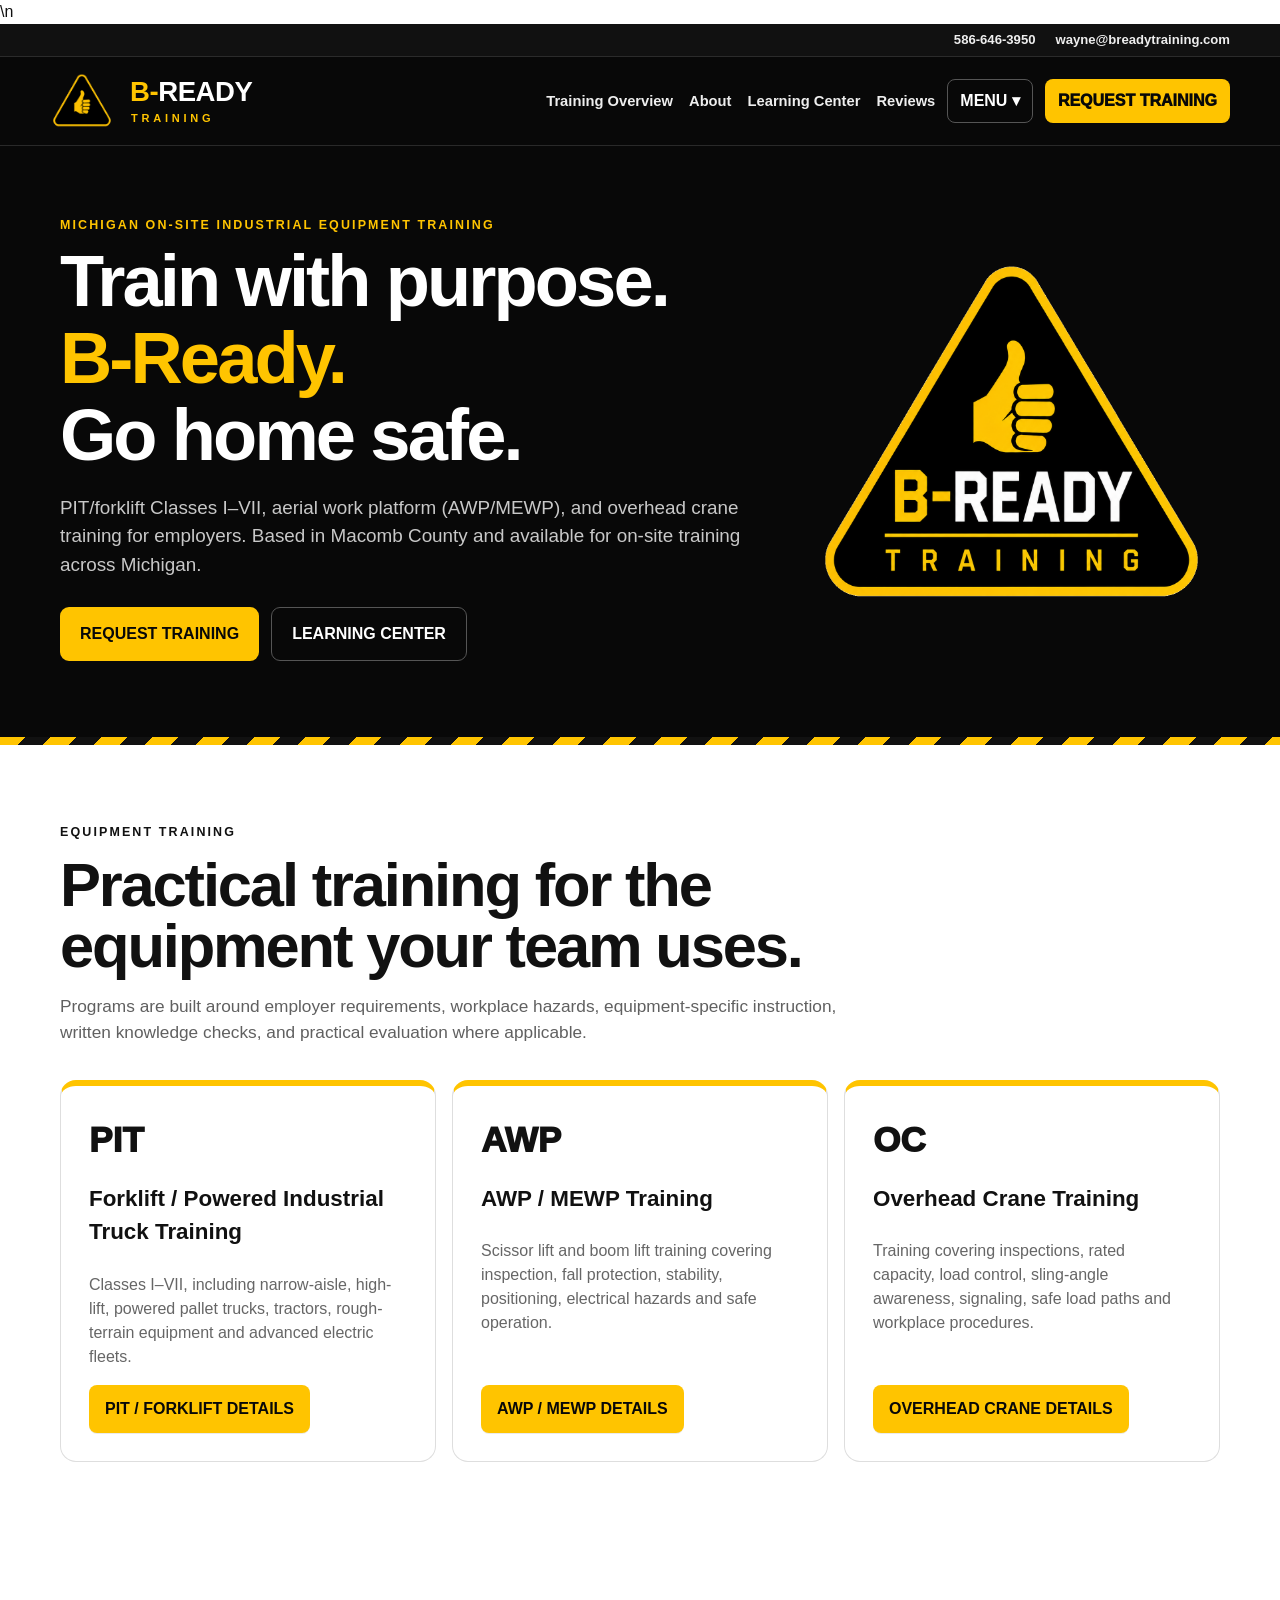
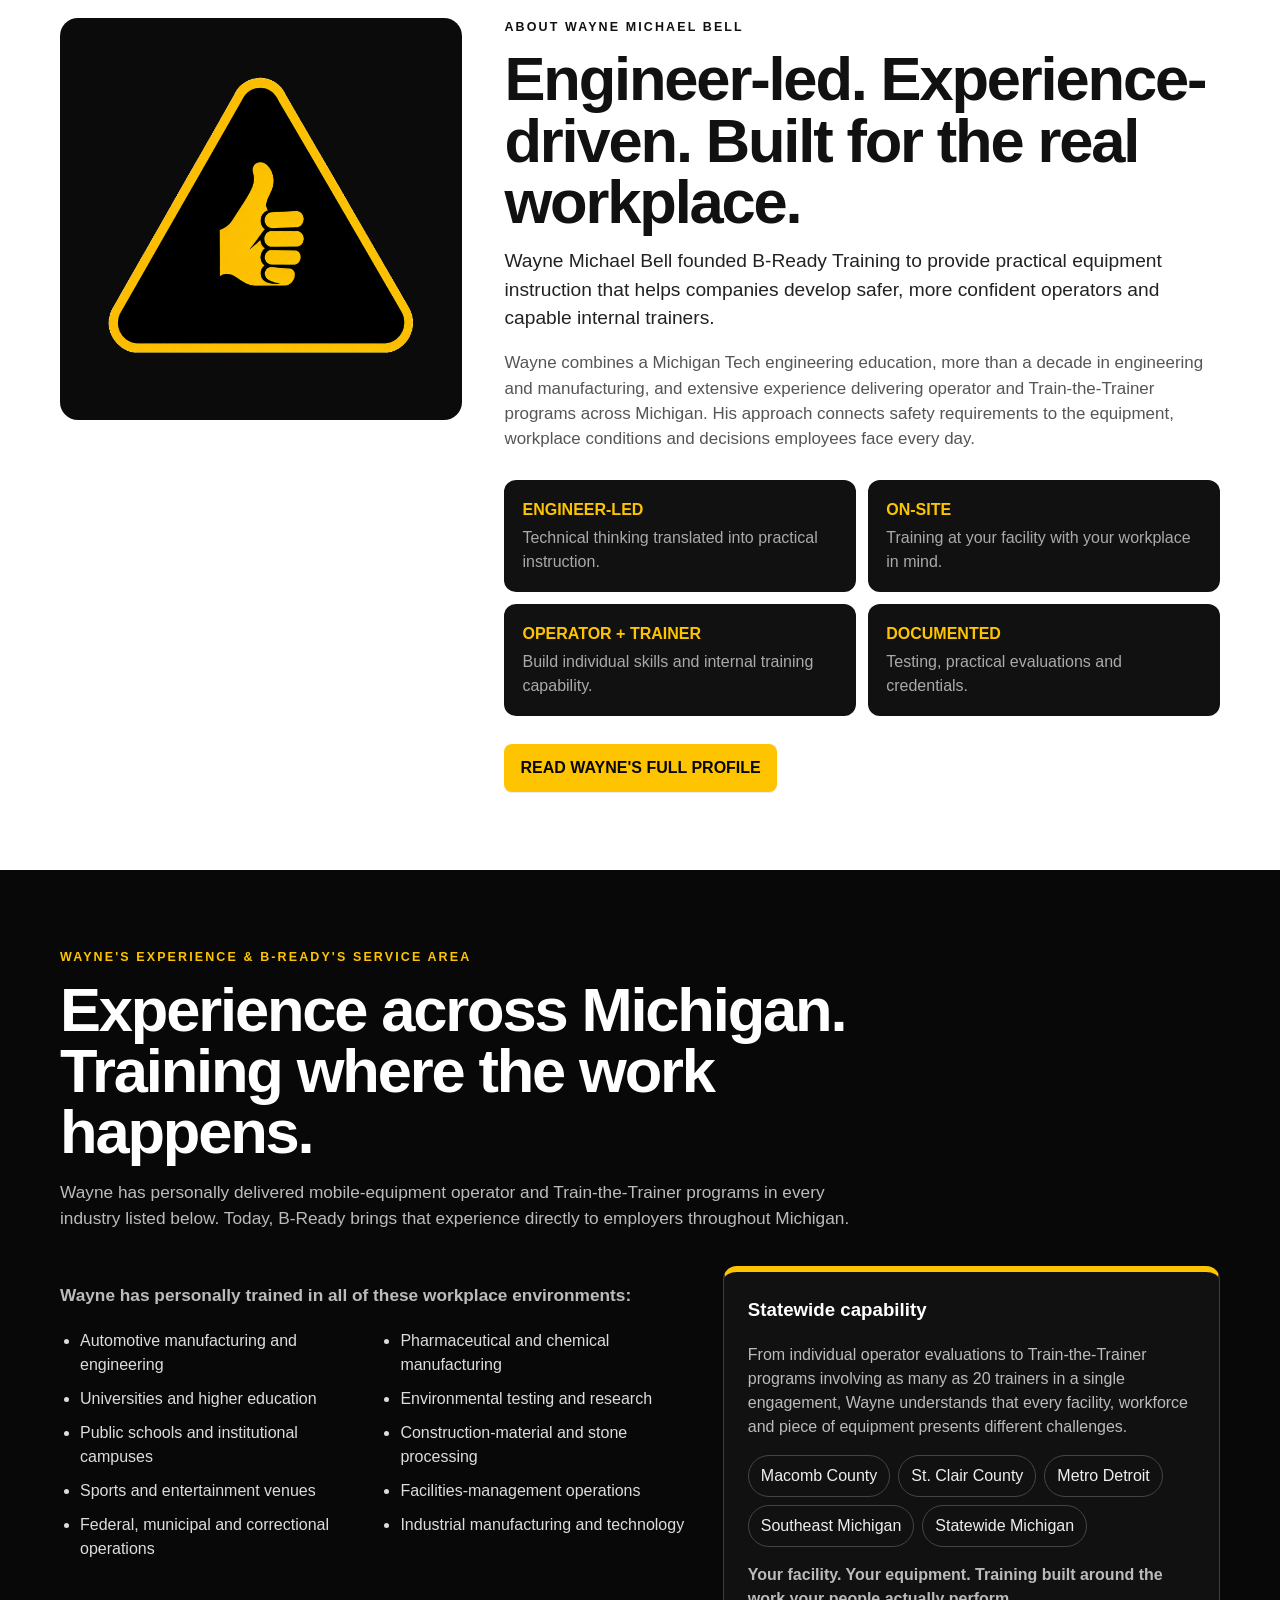
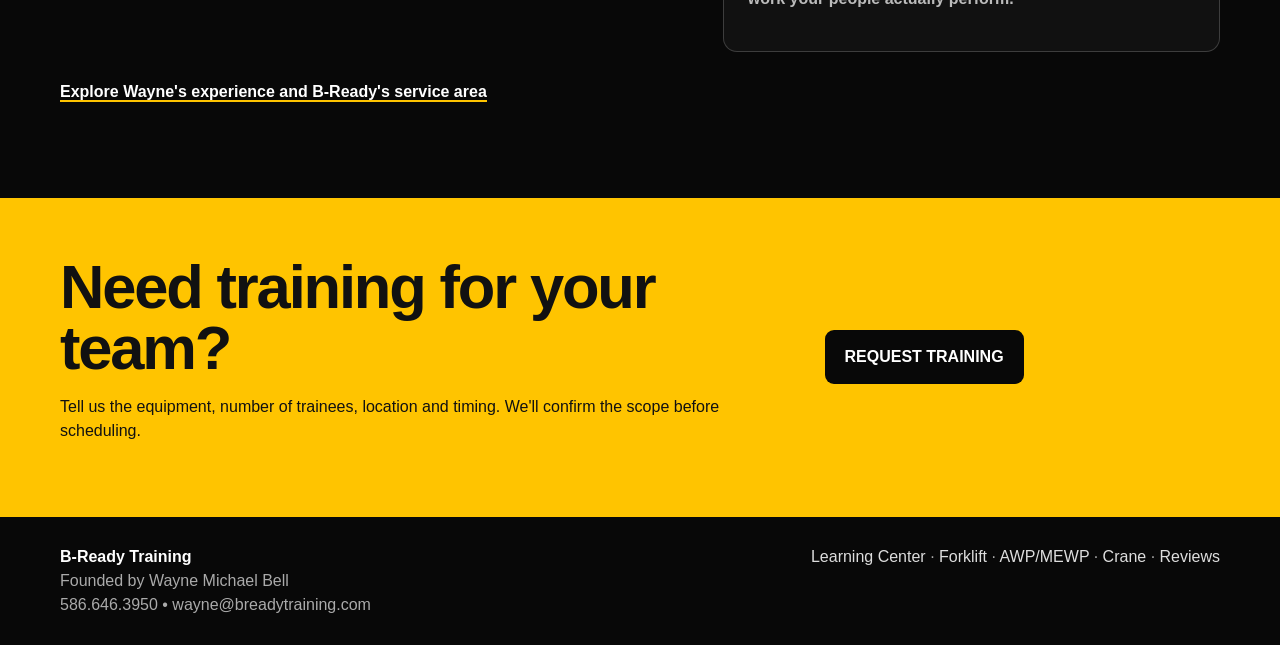
==== commit 9091e9fa: "Remove public pricing and brochure" ====
--- a/index.html
+++ b/index.html
@@ -1,43 +1,8 @@
-<!doctype html>
-<html lang="en">
-<head>
-<meta charset="utf-8">
-<meta name="viewport" content="width=device-width,initial-scale=1">
-<title>Forklift, AWP & Overhead Crane Training Michigan | B-Ready Training</title>
-<meta name="description" content="Engineer-led on-site PIT/forklift, AWP/MEWP and overhead crane training across Michigan, founded by Wayne Michael Bell of B-Ready Training.">
-<link rel="canonical" href="https://breadytraining.com/">
-<meta property="og:title" content="B-Ready Training | Michigan On-Site Forklift, AWP & Crane Training">
-<meta property="og:description" content="Engineer-led PIT Classes I-VII, AWP/MEWP and overhead crane training from Wayne Michael Bell and B-Ready Training, available across Michigan.">
-<meta property="og:url" content="https://breadytraining.com/">
-<meta property="og:type" content="website">
-<meta property="og:image" content="https://breadytraining.com/bready-logo-transparent.png">
-<meta name="robots" content="index,follow,max-image-preview:large">\n<meta name="author" content="Wayne Michael Bell">
-<meta name="google-site-verification" content="g1TYzSU7oujDaxTFJwtE2Yp_vPLgebztUPQgtp_MDho" />
-<!-- Google tag (gtag.js) -->
-<script async src="https://www.googletagmanager.com/gtag/js?id=G-X1Q1J8RFNS"></script>
-<script>
+<!doctype html><html lang="en"><head><meta charset="utf-8"><meta name="viewport" content="width=device-width,initial-scale=1"><title>Forklift, AWP & Overhead Crane Training Michigan | B-Ready Training</title><meta name="description" content="Engineer-led on-site PIT/forklift, AWP/MEWP and overhead crane training across Michigan, founded by Wayne Michael Bell of B-Ready Training."><link rel="canonical" href="https://breadytraining.com/"><meta property="og:title" content="B-Ready Training | Michigan On-Site Forklift, AWP & Crane Training"><meta property="og:description" content="Engineer-led PIT Classes I-VII, AWP/MEWP and overhead crane training from Wayne Michael Bell and B-Ready Training, available across Michigan."><meta property="og:url" content="https://breadytraining.com/"><meta property="og:type" content="website"><meta property="og:image" content="https://breadytraining.com/bready-logo-transparent.png"><meta name="robots" content="index,follow,max-image-preview:large">\n<meta name="author" content="Wayne Michael Bell"><meta name="google-site-verification" content="g1TYzSU7oujDaxTFJwtE2Yp_vPLgebztUPQgtp_MDho" /><!-- Google tag (gtag.js) --><script async src="https://www.googletagmanager.com/gtag/js?id=G-X1Q1J8RFNS"></script><script>
   window.dataLayer = window.dataLayer || [];
   function gtag(){dataLayer.push(arguments);}
   gtag('js', new Date());
   gtag('config', 'G-X1Q1J8RFNS');
-</script>
-<script type="application/ld+json">{"@context":"https://schema.org","@type":"Organization","name":"B-Ready Training","url":"https://breadytraining.com/","logo":"https://breadytraining.com/bready-logo-transparent.png","telephone":"+1-586-646-3950","email":"wayne@breadytraining.com","founder":{"@type":"Person","name":"Wayne Michael Bell","alternateName":"Wayne Bell","jobTitle":"Founder and Lead Trainer","alumniOf":{"@type":"CollegeOrUniversity","name":"Michigan Technological University"},"knowsAbout":["Materials Science and Engineering","Powered Industrial Truck Safety Training","AWP and MEWP Safety Training","Overhead Crane Safety Training","Train-the-Trainer Programs"]},"areaServed":{"@type":"State","name":"Michigan"},"description":"Engineer-led on-site powered industrial truck Classes I-VII, aerial work platform and overhead crane operator and train-the-trainer programs for Michigan employers."}</script>
-<style>
+</script><script type="application/ld+json">{"@context":"https://schema.org","@type":"Organization","name":"B-Ready Training","url":"https://breadytraining.com/","logo":"https://breadytraining.com/bready-logo-transparent.png","telephone":"+1-586-646-3950","email":"wayne@breadytraining.com","founder":{"@type":"Person","name":"Wayne Michael Bell","alternateName":"Wayne Bell","jobTitle":"Founder and Lead Trainer","alumniOf":{"@type":"CollegeOrUniversity","name":"Michigan Technological University"},"knowsAbout":["Materials Science and Engineering","Powered Industrial Truck Safety Training","AWP and MEWP Safety Training","Overhead Crane Safety Training","Train-the-Trainer Programs"]},"areaServed":{"@type":"State","name":"Michigan"},"description":"Engineer-led on-site powered industrial truck Classes I-VII, aerial work platform and overhead crane operator and train-the-trainer programs for Michigan employers."}</script><style>
 *{box-sizing:border-box}:root{--k:#080808;--y:#ffc400;--w:#fff;--g:#f4f4f1;--m:#666;--line:#dedede}html{scroll-behavior:smooth;scroll-padding-top:145px}body{margin:0;font-family:Arial,Helvetica,sans-serif;color:#111;background:#fff;line-height:1.5}a{color:inherit}.wrap{width:min(1160px,calc(100% - 36px));margin:auto}header{position:sticky;top:0;z-index:50;background:#080808;color:#fff;border-bottom:1px solid #2a2a2a}.nav{min-height:74px;display:flex;align-items:center;justify-content:space-between;gap:16px}.brand{text-decoration:none;font-weight:950;letter-spacing:.04em;white-space:nowrap;display:flex;align-items:center}.brand img{display:block;height:54px;width:auto;max-width:260px}.nav-right{display:flex;align-items:center;gap:12px}.desktop-links{display:flex;gap:16px;align-items:center}.desktop-links a,.desktop-links a:visited,header a,header a:visited{color:#eee;text-decoration:none}.desktop-links a:hover{color:var(--y)}.menu{position:relative}.menu summary{list-style:none;cursor:pointer;border:1px solid #555;border-radius:8px;padding:9px 12px;font-weight:900;color:#fff}.menu summary::-webkit-details-marker{display:none}.menu[open] summary{border-color:var(--y);color:var(--y)}.menu-panel{position:absolute;right:0;top:46px;width:290px;background:#fff;border:1px solid #d7d7d7;border-top:5px solid var(--y);border-radius:10px;box-shadow:0 16px 40px rgba(0,0,0,.28);padding:8px;z-index:80}.menu-panel a,.menu-panel a:visited{display:block;color:#111!important;text-decoration:none;padding:10px 11px;border-radius:6px;font-weight:800}.menu-panel a:hover{background:#f2f2ef}.nav-cta{background:var(--y);color:#080808!important;padding:10px 13px;border-radius:8px;font-weight:950;text-decoration:none;white-space:nowrap}.hero{background:#080808;color:#fff;padding:70px 0 76px}.hero-grid{display:grid;grid-template-columns:1.15fr .7fr;gap:58px;align-items:center}.kicker{font-size:.78rem;letter-spacing:.17em;font-weight:900;color:var(--y);margin-bottom:12px}.light-kicker{font-size:.78rem;letter-spacing:.17em;font-weight:900;color:#111;margin-bottom:12px}h1{font-size:clamp(3rem,6.4vw,5.9rem);line-height:.98;letter-spacing:-.04em;margin:0 0 22px}.lead{font-size:1.18rem;color:#c8c8c8;max-width:760px}.actions{display:flex;gap:12px;flex-wrap:wrap;margin-top:28px}.btn{display:inline-flex;align-items:center;justify-content:center;text-decoration:none;padding:14px 20px;border-radius:9px;font-weight:900;border:0}.primary{background:var(--y);color:#080808}.secondary{border:1px solid #555;color:#fff!important}.logo-card{border:1px solid rgba(255,196,0,.25);border-radius:20px;padding:28px;background:#101010}.logo-card img{width:100%;display:block}.stripe{height:8px;background:repeating-linear-gradient(135deg,var(--y) 0 18px,#111 18px 36px)}section{padding:78px 0}#training,#about{scroll-margin-top:145px}.section-head{max-width:800px;margin-bottom:34px}h2{font-size:clamp(2.4rem,4.8vw,4.5rem);line-height:1;margin:0 0 14px;letter-spacing:-.035em}.copy{color:#606060;font-size:1.08rem}.services{display:grid;grid-template-columns:repeat(3,1fr);gap:16px;align-items:stretch}.card{border:1px solid var(--line);border-radius:16px;padding:28px;background:#fff;border-top:6px solid var(--y);display:flex;flex-direction:column;height:100%}.code{font-size:2.2rem;font-weight:950}.card h3{font-size:1.4rem;margin:15px 0 8px}.card p{color:#666}.detail-btn{margin-top:auto;align-self:flex-start;background:var(--y);color:#080808!important;text-decoration:none;font-weight:900;padding:12px 16px;border-radius:8px;box-shadow:0 1px 0 rgba(0,0,0,.08)}.detail-btn:hover{background:#e6b100}.text-link{font-weight:900;text-decoration:none;border-bottom:2px solid var(--y)}.pricing{background:var(--g)}.price-grid{display:grid;grid-template-columns:1fr 1fr;gap:18px;align-items:stretch}.price-card{background:#fff;border:1px solid #ddd;border-radius:16px;padding:30px;display:flex;flex-direction:column;height:100%}.price{font-size:3.2rem;font-weight:950;line-height:1;margin:10px 0}.small{color:#666}.price-action{margin-top:auto;align-self:flex-start}.about-grid{display:grid;grid-template-columns:.72fr 1.28fr;gap:42px;align-items:start}.symbol{background:#0b0b0b;border-radius:18px;padding:30px;position:sticky;top:105px}.symbol img{width:100%;display:block}.about-copy p{color:#555;font-size:1.06rem;margin:0 0 17px}.about-copy .intro{font-size:1.2rem;color:#222}.checks{display:grid;grid-template-columns:1fr 1fr;gap:12px;margin-top:28px}.check{background:#111;color:#fff;border-radius:12px;padding:18px}.check b{display:block;color:var(--y);margin-bottom:4px}.check span{color:#aaa}.brochure-box{margin-top:24px;border:1px solid #d7d7d7;border-left:7px solid var(--y);border-radius:12px;padding:20px;background:#f7f7f4}.brochure-box h3{margin:0 0 6px;font-size:1.35rem}.brochure-box p{margin:0 0 14px}.area{background:#080808;color:#fff}.area .copy{color:#bbb}.area a,.area a:visited{color:#fff}.experience-grid{display:grid;grid-template-columns:1.12fr .88fr;gap:30px;align-items:start}.industry-list{columns:2;column-gap:28px;margin:20px 0 0;padding-left:20px;color:#ddd}.industry-list li{break-inside:avoid;margin:0 0 10px}.reach-card{border:1px solid #3d3d3d;border-top:6px solid var(--y);border-radius:14px;padding:24px;background:#111}.reach-card h3{margin-top:0;color:#fff}.reach-card p{color:#bbb}.cities{display:flex;gap:8px;flex-wrap:wrap}.city{border:1px solid #444;border-radius:999px;padding:8px 12px;color:#eee}.closing{background:var(--y);padding:58px 0}.closing-grid{display:grid;grid-template-columns:1.3fr .7fr;gap:30px;align-items:center}.closing h2{margin:0}.darkbtn{display:inline-block;background:#080808;color:#fff!important;text-decoration:none;font-weight:900;padding:15px 20px;border-radius:9px}footer{background:#080808;color:#aaa;padding:28px 0}.footer-grid{display:flex;justify-content:space-between;gap:20px;flex-wrap:wrap}footer a,footer a:visited{color:#ddd!important;text-decoration:none}footer a:hover{color:var(--y)!important}@media(max-width:900px){html{scroll-padding-top:130px}#training,#about{scroll-margin-top:130px}.desktop-links{display:none}.hero-grid,.about-grid,.closing-grid,.experience-grid{grid-template-columns:1fr}.services,.price-grid{grid-template-columns:1fr}.symbol{position:static;max-width:420px}.checks{grid-template-columns:1fr 1fr}}@media(max-width:560px){.wrap{width:min(100% - 24px,1160px)}.checks{grid-template-columns:1fr}.industry-list{columns:1}.nav{min-height:66px}.nav-cta{display:none}.menu-panel{position:fixed;left:12px;right:12px;top:66px;width:auto}.brand img{height:44px;max-width:190px}}
-</style>
-</head>
-<body>
-<header><div class="wrap nav"><a class="brand" href="/"><img src="bready-logo-transparent.png" alt="B-Ready Training"></a><div class="nav-right"><nav class="desktop-links"><a href="#training">Training</a><a href="about-b-ready.html">About</a><a href="safety-learning-hub.html">Learning Center</a><a href="pricing.html">Pricing</a><a href="reviews.html">Reviews</a></nav><details class="menu"><summary>MENU ▾</summary><div class="menu-panel"><a href="/">Home</a><a href="about-b-ready.html">About B-Ready</a><a href="pit-forklift-training.html">PIT / Forklift — Classes I–VII</a><a href="awp-mewp-training.html">AWP / MEWP Training</a><a href="overhead-crane-training.html">Overhead Crane Training</a><a href="train-the-trainer.html">Train-the-Trainer</a><a href="safety-learning-hub.html">Safety Learning Center</a><a href="pricing.html">Pricing</a><a href="reviews.html">Customer Reviews</a><a href="service-area.html">Service Area</a><a href="request-training.html">Request Training / Quote</a></div></details><a class="nav-cta" href="request-training.html">REQUEST TRAINING</a></div></div></header>
-<main>
-<section class="hero"><div class="wrap hero-grid"><div><div class="kicker">MICHIGAN ON-SITE INDUSTRIAL EQUIPMENT TRAINING</div><h1>Train with purpose.<br><span style="color:#ffc400">B-Ready.</span><br>Go home safe.</h1><p class="lead">PIT/forklift Classes I–VII, aerial work platform (AWP/MEWP), and overhead crane training for employers. Based in Macomb County and available for on-site training across Michigan.</p><div class="actions"><a class="btn primary" href="request-training.html">REQUEST TRAINING</a><a class="btn secondary" href="safety-learning-hub.html">LEARNING CENTER</a></div></div><div class="logo-card"><img src="bready-logo-transparent.png" alt="B-Ready Training safety training logo"></div></div></section>
-<div class="stripe"></div>
-<section id="training"><div class="wrap"><div class="section-head"><div class="light-kicker">EQUIPMENT TRAINING</div><h2>Practical training for the equipment your team uses.</h2><p class="copy">Programs are built around employer requirements, workplace hazards, equipment-specific instruction, written knowledge checks, and practical evaluation where applicable.</p></div><div class="services"><article class="card"><div class="code">PIT</div><h3>Forklift / Powered Industrial Truck Training</h3><p>Classes I–VII, including narrow-aisle, high-lift, powered pallet trucks, tractors, rough-terrain equipment and advanced electric fleets.</p><a class="detail-btn" href="pit-forklift-training.html">PIT / FORKLIFT DETAILS</a></article><article class="card"><div class="code">AWP</div><h3>AWP / MEWP Training</h3><p>Scissor lift and boom lift training covering inspection, fall protection, stability, positioning, electrical hazards and safe operation.</p><a class="detail-btn" href="awp-mewp-training.html">AWP / MEWP DETAILS</a></article><article class="card"><div class="code">OC</div><h3>Overhead Crane Training</h3><p>Training covering inspections, rated capacity, load control, sling-angle awareness, signaling, safe load paths and workplace procedures.</p><a class="detail-btn" href="overhead-crane-training.html">OVERHEAD CRANE DETAILS</a></article></div></div></section>
-<section class="pricing"><div class="wrap"><div class="section-head"><div class="light-kicker">CLEAR PRICING</div><h2>Simple training pricing.</h2></div><div class="price-grid"><article class="price-card"><h3>Operator Training</h3><div class="price">$500</div><strong>per course — includes up to 5 operators</strong><p class="small">Base pricing includes one PIT class, one MEWP equipment style, or one overhead crane course. Additional operators after the first five are <strong>$50 each</strong>. Each additional PIT class or MEWP style is <strong>$125</strong>. There is no additional equipment-style charge for Overhead Crane operator training.</p><a class="btn primary price-action" href="pricing.html">SEE OPERATOR PRICING</a></article><article class="price-card"><h3>Train-the-Trainer</h3><div class="price">$500</div><strong>per trainer, per course</strong><p class="small">Develop internal trainers for PIT, AWP/MEWP or overhead crane programs. The $125 additional-equipment pricing applies to operator training only.</p><a class="btn primary price-action" href="train-the-trainer.html">TRAINER DETAILS</a></article></div></div></section>
-<section id="about"><div class="wrap about-grid"><div class="symbol"><img src="bready-symbol-transparent.png" alt="B-Ready thumbs-up safety symbol"></div><div class="about-copy"><div class="light-kicker">ABOUT WAYNE MICHAEL BELL</div><h2>Engineer-led. Experience-driven. Built for the real workplace.</h2><p class="intro">Wayne Michael Bell founded B-Ready Training to provide practical equipment instruction that helps companies develop safer, more confident operators and capable internal trainers.</p><p>Wayne combines a Michigan Tech engineering education, more than a decade in engineering and manufacturing, and extensive experience delivering operator and Train-the-Trainer programs across Michigan. His approach connects safety requirements to the equipment, workplace conditions and decisions employees face every day.</p><div class="checks"><div class="check"><b>ENGINEER-LED</b><span>Technical thinking translated into practical instruction.</span></div><div class="check"><b>ON-SITE</b><span>Training at your facility with your workplace in mind.</span></div><div class="check"><b>OPERATOR + TRAINER</b><span>Build individual skills and internal training capability.</span></div><div class="check"><b>DOCUMENTED</b><span>Testing, practical evaluations and credentials.</span></div></div><div class="actions"><a class="detail-btn" href="about-b-ready.html">READ WAYNE'S FULL PROFILE</a><a class="text-link" href="b-ready-training-brochure.pdf" download>Download brochure</a></div></div></div></section>
-<section class="area"><div class="wrap"><div class="section-head"><div class="kicker">WAYNE'S EXPERIENCE &amp; B-READY'S SERVICE AREA</div><h2>Experience across Michigan. Training where the work happens.</h2><p class="copy">Wayne has personally delivered mobile-equipment operator and Train-the-Trainer programs in every industry listed below. Today, B-Ready brings that experience directly to employers throughout Michigan.</p></div><div class="experience-grid"><div><p class="copy"><strong>Wayne has personally trained in all of these workplace environments:</strong></p><ul class="industry-list"><li>Automotive manufacturing and engineering</li><li>Universities and higher education</li><li>Public schools and institutional campuses</li><li>Sports and entertainment venues</li><li>Federal, municipal and correctional operations</li><li>Pharmaceutical and chemical manufacturing</li><li>Environmental testing and research</li><li>Construction-material and stone processing</li><li>Facilities-management operations</li><li>Industrial manufacturing and technology</li></ul></div><aside class="reach-card"><h3>Statewide capability</h3><p>From individual operator evaluations to Train-the-Trainer programs involving as many as 20 trainers in a single engagement, Wayne understands that every facility, workforce and piece of equipment presents different challenges.</p><div class="cities"><span class="city">Macomb County</span><span class="city">St. Clair County</span><span class="city">Metro Detroit</span><span class="city">Southeast Michigan</span><span class="city">Statewide Michigan</span></div><p><strong>Your facility. Your equipment. Training built around the work your people actually perform.</strong></p></aside></div><p style="margin-top:28px"><a class="text-link" href="service-area.html">Explore Wayne's experience and B-Ready's service area</a></p></div></section>
-<section class="closing"><div class="wrap closing-grid"><div><h2>Need training for your team?</h2><p>Tell us the equipment, number of trainees, location and timing. We'll confirm the scope before scheduling.</p></div><div><a class="darkbtn" href="request-training.html">REQUEST TRAINING</a></div></div></section>
-</main>
-<footer><div class="wrap footer-grid"><div><strong style="color:#fff">B-Ready Training</strong><br>Founded by Wayne Michael Bell<br>586.646.3950 • wayne@breadytraining.com</div><div><a href="safety-learning-hub.html">Learning Center</a> · <a href="pit-forklift-training.html">Forklift</a> · <a href="awp-mewp-training.html">AWP/MEWP</a> · <a href="overhead-crane-training.html">Crane</a> · <a href="pricing.html">Pricing</a> · <a href="reviews.html">Reviews</a></div></div></footer>
-<script src="site-header.js" defer></script>
-</body>
-</html>
+</style></head><body><header><div class="wrap nav"><a class="brand" href="/"><img src="bready-logo-transparent.png" alt="B-Ready Training"></a><div class="nav-right"><nav class="desktop-links"><a href="#training">Training</a><a href="about-b-ready.html">About</a><a href="safety-learning-hub.html">Learning Center</a><a href="reviews.html">Reviews</a></nav><details class="menu"><summary>MENU ▾</summary><div class="menu-panel"><a href="/">Home</a><a href="about-b-ready.html">About B-Ready</a><a href="pit-forklift-training.html">PIT / Forklift — Classes I–VII</a><a href="awp-mewp-training.html">AWP / MEWP Training</a><a href="overhead-crane-training.html">Overhead Crane Training</a><a href="train-the-trainer.html">Train-the-Trainer</a><a href="safety-learning-hub.html">Safety Learning Center</a><a href="reviews.html">Customer Reviews</a><a href="service-area.html">Service Area</a><a href="request-training.html">Request Training / Quote</a></div></details><a class="nav-cta" href="request-training.html">REQUEST TRAINING</a></div></div></header><main><section class="hero"><div class="wrap hero-grid"><div><div class="kicker">MICHIGAN ON-SITE INDUSTRIAL EQUIPMENT TRAINING</div><h1>Train with purpose.<br><span style="color:#ffc400">B-Ready.</span><br>Go home safe.</h1><p class="lead">PIT/forklift Classes I–VII, aerial work platform (AWP/MEWP), and overhead crane training for employers. Based in Macomb County and available for on-site training across Michigan.</p><div class="actions"><a class="btn primary" href="request-training.html">REQUEST TRAINING</a><a class="btn secondary" href="safety-learning-hub.html">LEARNING CENTER</a></div></div><div class="logo-card"><img src="bready-logo-transparent.png" alt="B-Ready Training safety training logo"></div></div></section><div class="stripe"></div><section id="training"><div class="wrap"><div class="section-head"><div class="light-kicker">EQUIPMENT TRAINING</div><h2>Practical training for the equipment your team uses.</h2><p class="copy">Programs are built around employer requirements, workplace hazards, equipment-specific instruction, written knowledge checks, and practical evaluation where applicable.</p></div><div class="services"><article class="card"><div class="code">PIT</div><h3>Forklift / Powered Industrial Truck Training</h3><p>Classes I–VII, including narrow-aisle, high-lift, powered pallet trucks, tractors, rough-terrain equipment and advanced electric fleets.</p><a class="detail-btn" href="pit-forklift-training.html">PIT / FORKLIFT DETAILS</a></article><article class="card"><div class="code">AWP</div><h3>AWP / MEWP Training</h3><p>Scissor lift and boom lift training covering inspection, fall protection, stability, positioning, electrical hazards and safe operation.</p><a class="detail-btn" href="awp-mewp-training.html">AWP / MEWP DETAILS</a></article><article class="card"><div class="code">OC</div><h3>Overhead Crane Training</h3><p>Training covering inspections, rated capacity, load control, sling-angle awareness, signaling, safe load paths and workplace procedures.</p><a class="detail-btn" href="overhead-crane-training.html">OVERHEAD CRANE DETAILS</a></article></div></div></section><section id="about"><div class="wrap about-grid"><div class="symbol"><img src="bready-symbol-transparent.png" alt="B-Ready thumbs-up safety symbol"></div><div class="about-copy"><div class="light-kicker">ABOUT WAYNE MICHAEL BELL</div><h2>Engineer-led. Experience-driven. Built for the real workplace.</h2><p class="intro">Wayne Michael Bell founded B-Ready Training to provide practical equipment instruction that helps companies develop safer, more confident operators and capable internal trainers.</p><p>Wayne combines a Michigan Tech engineering education, more than a decade in engineering and manufacturing, and extensive experience delivering operator and Train-the-Trainer programs across Michigan. His approach connects safety requirements to the equipment, workplace conditions and decisions employees face every day.</p><div class="checks"><div class="check"><b>ENGINEER-LED</b><span>Technical thinking translated into practical instruction.</span></div><div class="check"><b>ON-SITE</b><span>Training at your facility with your workplace in mind.</span></div><div class="check"><b>OPERATOR + TRAINER</b><span>Build individual skills and internal training capability.</span></div><div class="check"><b>DOCUMENTED</b><span>Testing, practical evaluations and credentials.</span></div></div><div class="actions"><a class="detail-btn" href="about-b-ready.html">READ WAYNE'S FULL PROFILE</a></div></div></div></section><section class="area"><div class="wrap"><div class="section-head"><div class="kicker">WAYNE'S EXPERIENCE &amp; B-READY'S SERVICE AREA</div><h2>Experience across Michigan. Training where the work happens.</h2><p class="copy">Wayne has personally delivered mobile-equipment operator and Train-the-Trainer programs in every industry listed below. Today, B-Ready brings that experience directly to employers throughout Michigan.</p></div><div class="experience-grid"><div><p class="copy"><strong>Wayne has personally trained in all of these workplace environments:</strong></p><ul class="industry-list"><li>Automotive manufacturing and engineering</li><li>Universities and higher education</li><li>Public schools and institutional campuses</li><li>Sports and entertainment venues</li><li>Federal, municipal and correctional operations</li><li>Pharmaceutical and chemical manufacturing</li><li>Environmental testing and research</li><li>Construction-material and stone processing</li><li>Facilities-management operations</li><li>Industrial manufacturing and technology</li></ul></div><aside class="reach-card"><h3>Statewide capability</h3><p>From individual operator evaluations to Train-the-Trainer programs involving as many as 20 trainers in a single engagement, Wayne understands that every facility, workforce and piece of equipment presents different challenges.</p><div class="cities"><span class="city">Macomb County</span><span class="city">St. Clair County</span><span class="city">Metro Detroit</span><span class="city">Southeast Michigan</span><span class="city">Statewide Michigan</span></div><p><strong>Your facility. Your equipment. Training built around the work your people actually perform.</strong></p></aside></div><p style="margin-top:28px"><a class="text-link" href="service-area.html">Explore Wayne's experience and B-Ready's service area</a></p></div></section><section class="closing"><div class="wrap closing-grid"><div><h2>Need training for your team?</h2><p>Tell us the equipment, number of trainees, location and timing. We'll confirm the scope before scheduling.</p></div><div><a class="darkbtn" href="request-training.html">REQUEST TRAINING</a></div></div></section></main><footer><div class="wrap footer-grid"><div><strong style="color:#fff">B-Ready Training</strong><br>Founded by Wayne Michael Bell<br>586.646.3950 • wayne@breadytraining.com</div><div><a href="safety-learning-hub.html">Learning Center</a> · <a href="pit-forklift-training.html">Forklift</a> · <a href="awp-mewp-training.html">AWP/MEWP</a> · <a href="overhead-crane-training.html">Crane</a> · <a href="reviews.html">Reviews</a></div></div></footer><script src="site-header.js" defer></script></body></html>
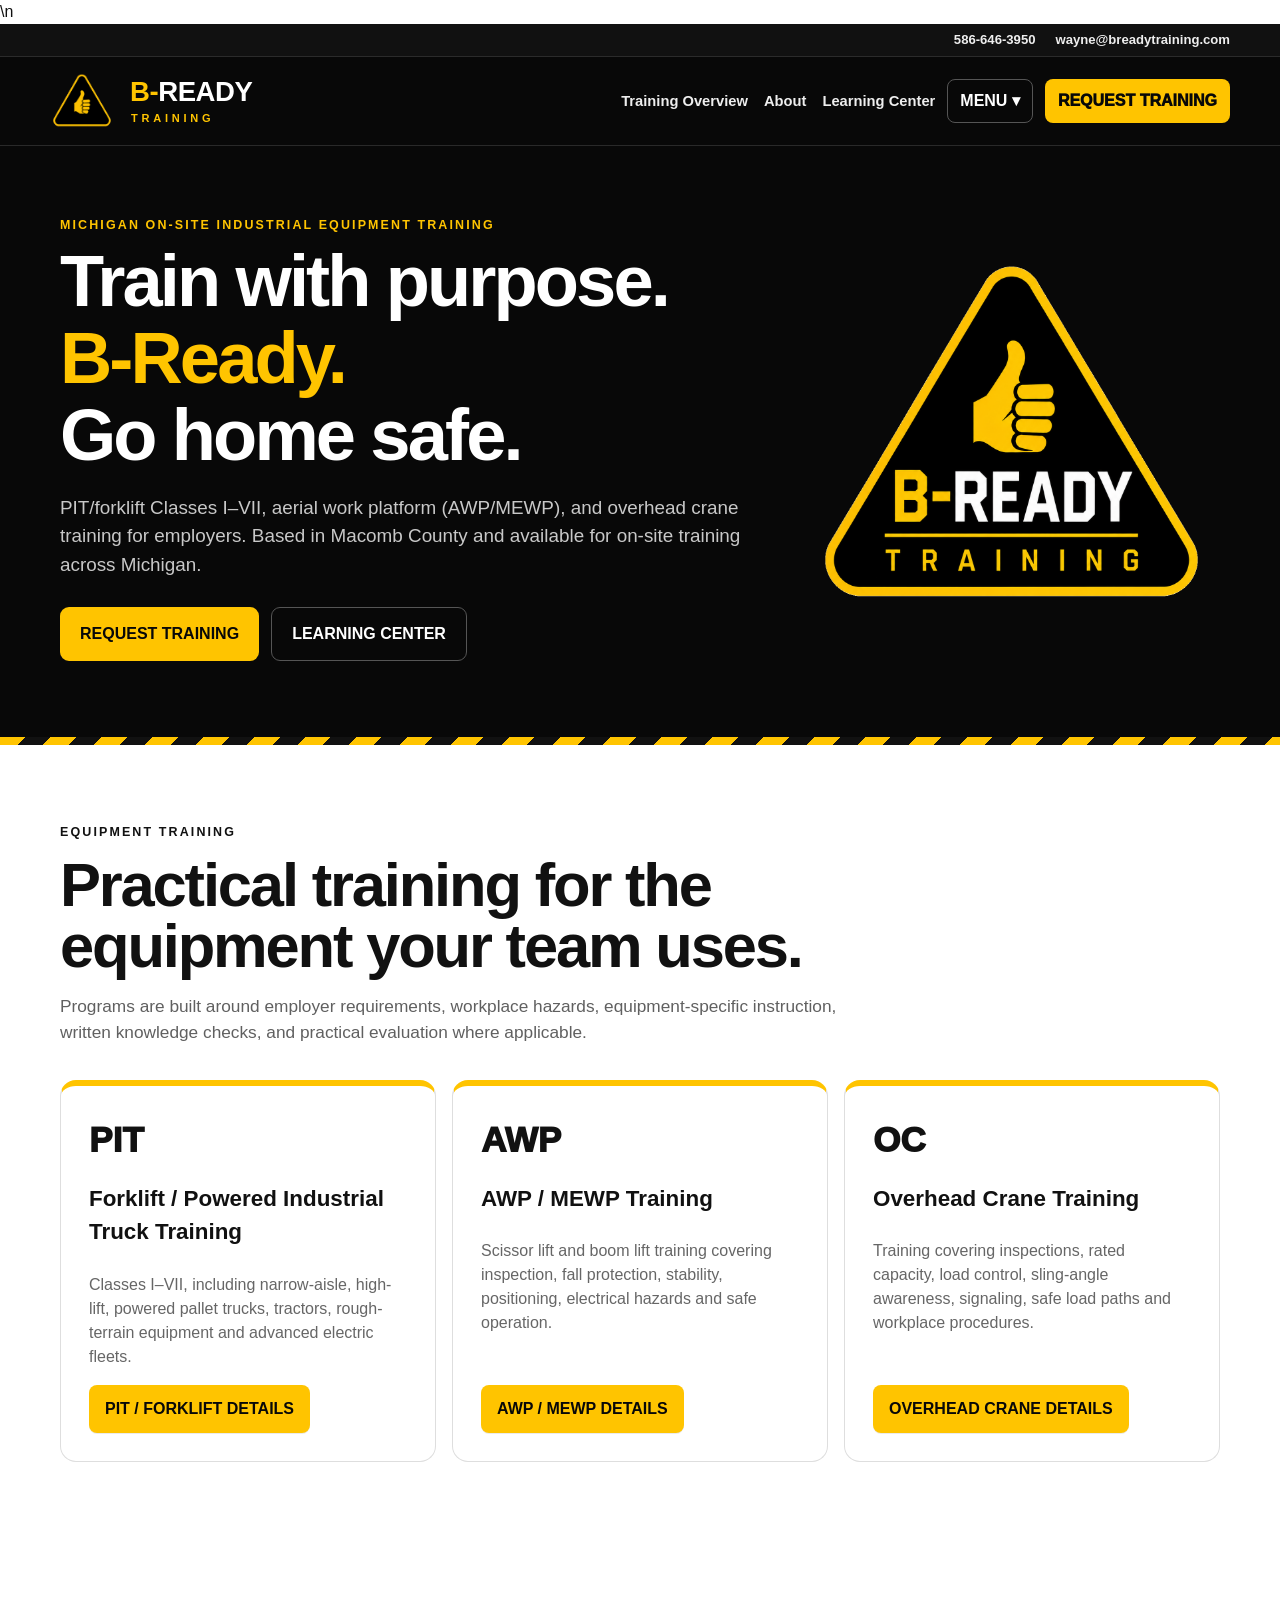
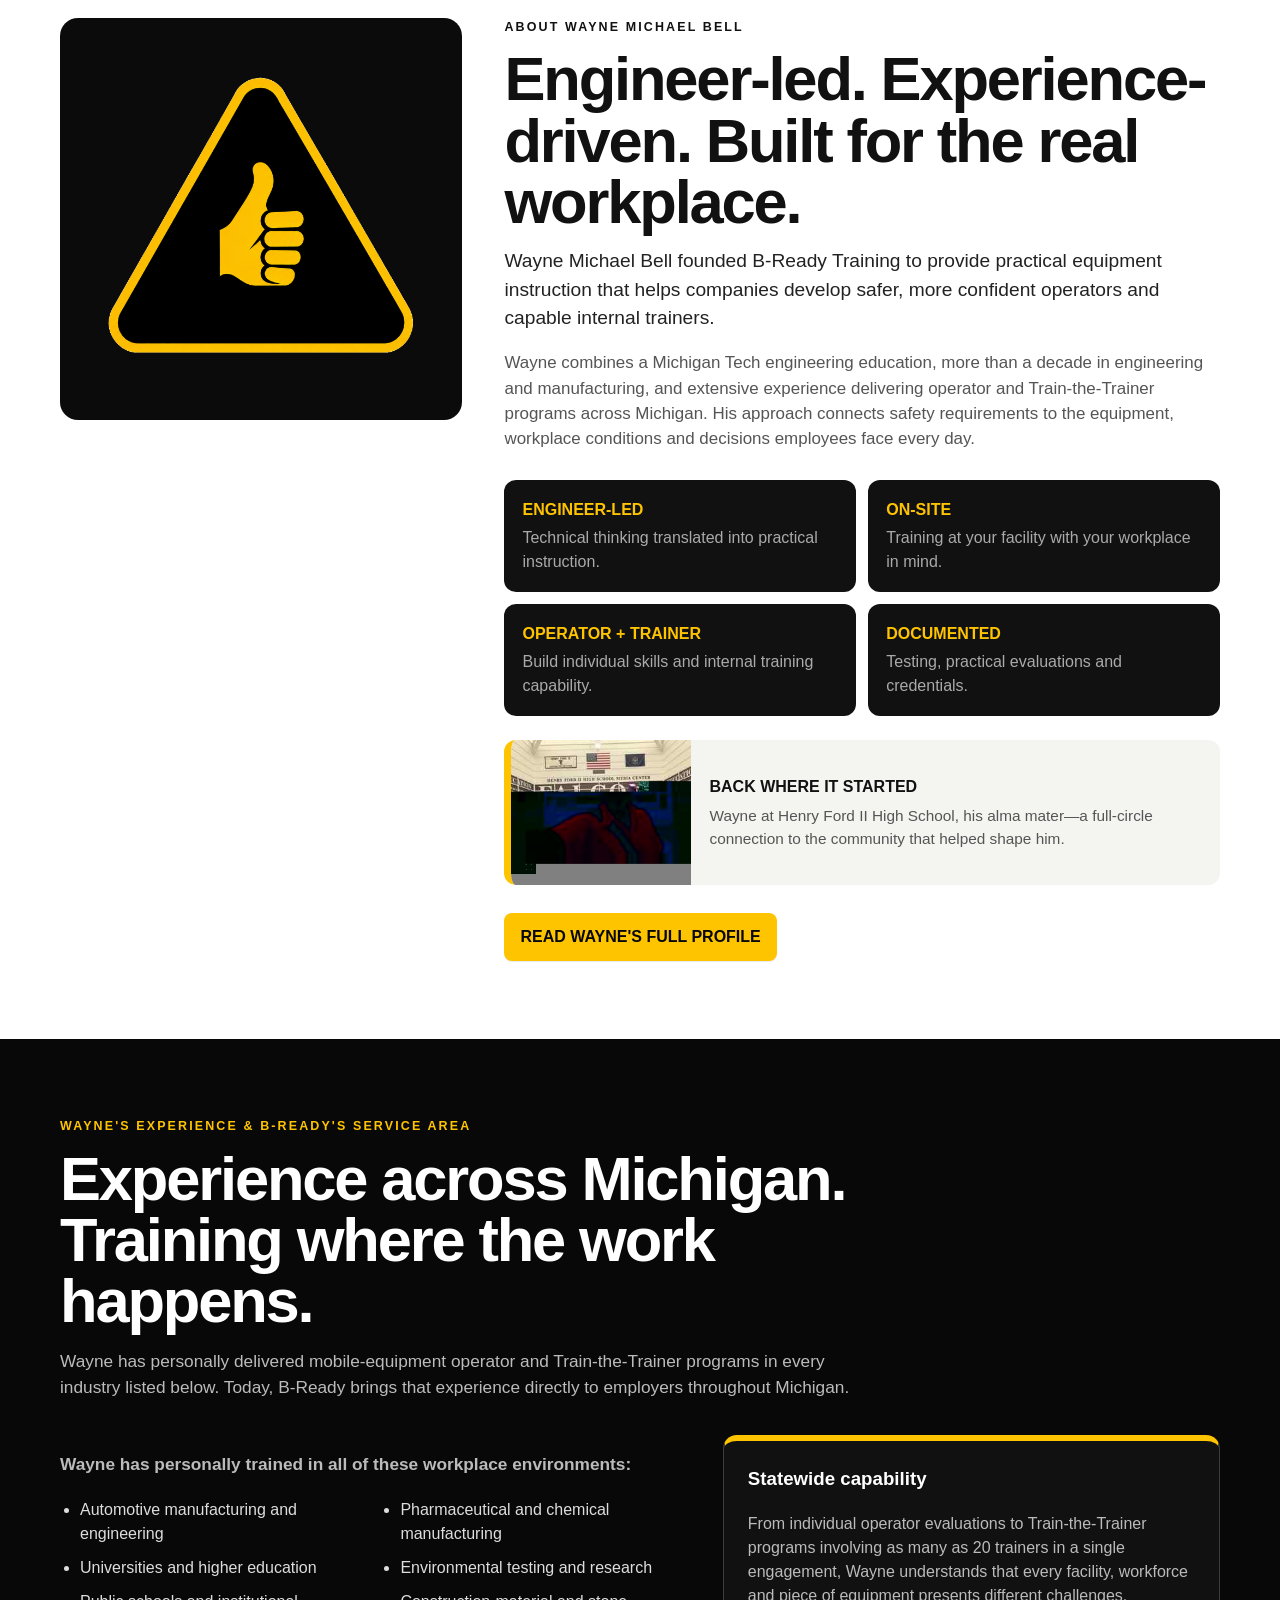
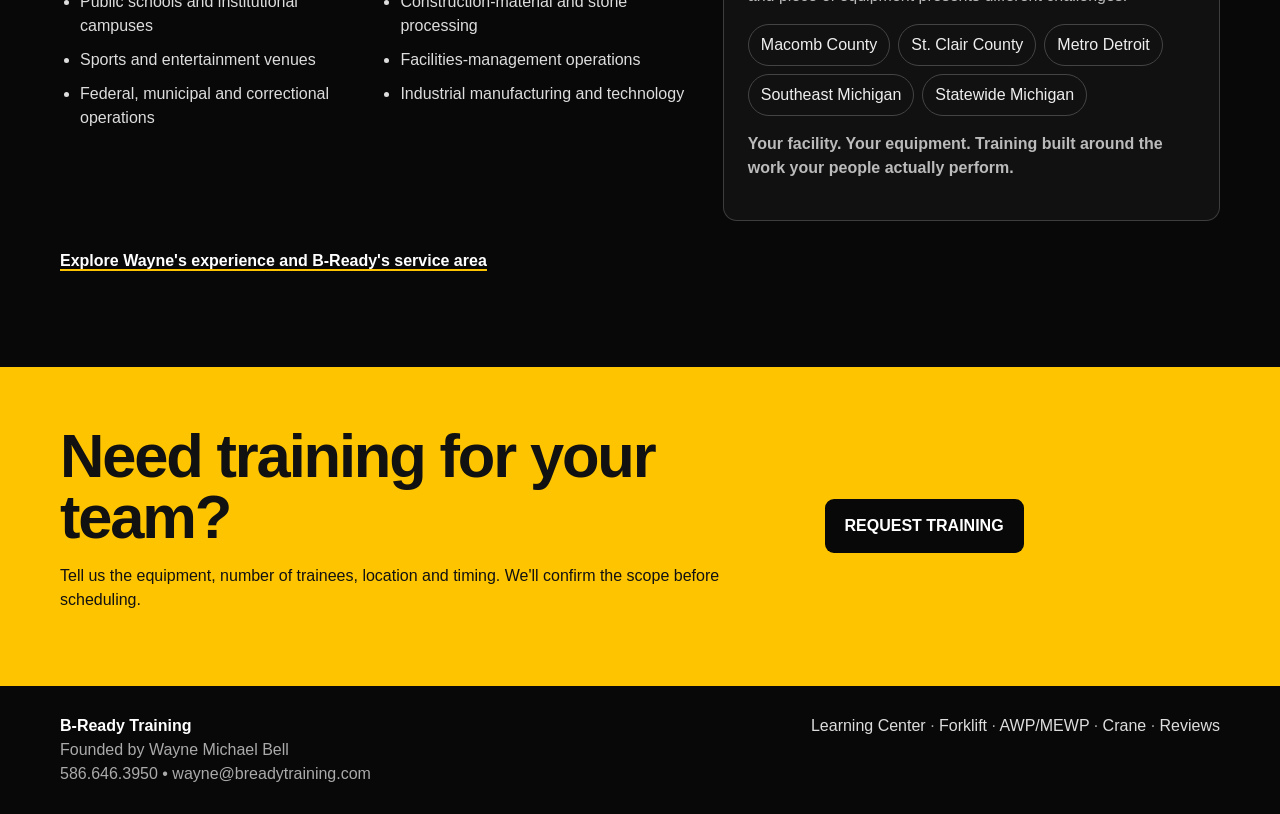
==== commit 9b159d99: "Add Falcons preview to homepage About section" ====
--- a/index.html
+++ b/index.html
@@ -4,5 +4,5 @@
   gtag('js', new Date());
   gtag('config', 'G-X1Q1J8RFNS');
 </script><script type="application/ld+json">{"@context":"https://schema.org","@type":"Organization","name":"B-Ready Training","url":"https://breadytraining.com/","logo":"https://breadytraining.com/bready-logo-transparent.png","telephone":"+1-586-646-3950","email":"wayne@breadytraining.com","founder":{"@type":"Person","name":"Wayne Michael Bell","alternateName":"Wayne Bell","jobTitle":"Founder and Lead Trainer","alumniOf":{"@type":"CollegeOrUniversity","name":"Michigan Technological University"},"knowsAbout":["Materials Science and Engineering","Powered Industrial Truck Safety Training","AWP and MEWP Safety Training","Overhead Crane Safety Training","Train-the-Trainer Programs"]},"areaServed":{"@type":"State","name":"Michigan"},"description":"Engineer-led on-site powered industrial truck Classes I-VII, aerial work platform and overhead crane operator and train-the-trainer programs for Michigan employers."}</script><style>
-*{box-sizing:border-box}:root{--k:#080808;--y:#ffc400;--w:#fff;--g:#f4f4f1;--m:#666;--line:#dedede}html{scroll-behavior:smooth;scroll-padding-top:145px}body{margin:0;font-family:Arial,Helvetica,sans-serif;color:#111;background:#fff;line-height:1.5}a{color:inherit}.wrap{width:min(1160px,calc(100% - 36px));margin:auto}header{position:sticky;top:0;z-index:50;background:#080808;color:#fff;border-bottom:1px solid #2a2a2a}.nav{min-height:74px;display:flex;align-items:center;justify-content:space-between;gap:16px}.brand{text-decoration:none;font-weight:950;letter-spacing:.04em;white-space:nowrap;display:flex;align-items:center}.brand img{display:block;height:54px;width:auto;max-width:260px}.nav-right{display:flex;align-items:center;gap:12px}.desktop-links{display:flex;gap:16px;align-items:center}.desktop-links a,.desktop-links a:visited,header a,header a:visited{color:#eee;text-decoration:none}.desktop-links a:hover{color:var(--y)}.menu{position:relative}.menu summary{list-style:none;cursor:pointer;border:1px solid #555;border-radius:8px;padding:9px 12px;font-weight:900;color:#fff}.menu summary::-webkit-details-marker{display:none}.menu[open] summary{border-color:var(--y);color:var(--y)}.menu-panel{position:absolute;right:0;top:46px;width:290px;background:#fff;border:1px solid #d7d7d7;border-top:5px solid var(--y);border-radius:10px;box-shadow:0 16px 40px rgba(0,0,0,.28);padding:8px;z-index:80}.menu-panel a,.menu-panel a:visited{display:block;color:#111!important;text-decoration:none;padding:10px 11px;border-radius:6px;font-weight:800}.menu-panel a:hover{background:#f2f2ef}.nav-cta{background:var(--y);color:#080808!important;padding:10px 13px;border-radius:8px;font-weight:950;text-decoration:none;white-space:nowrap}.hero{background:#080808;color:#fff;padding:70px 0 76px}.hero-grid{display:grid;grid-template-columns:1.15fr .7fr;gap:58px;align-items:center}.kicker{font-size:.78rem;letter-spacing:.17em;font-weight:900;color:var(--y);margin-bottom:12px}.light-kicker{font-size:.78rem;letter-spacing:.17em;font-weight:900;color:#111;margin-bottom:12px}h1{font-size:clamp(3rem,6.4vw,5.9rem);line-height:.98;letter-spacing:-.04em;margin:0 0 22px}.lead{font-size:1.18rem;color:#c8c8c8;max-width:760px}.actions{display:flex;gap:12px;flex-wrap:wrap;margin-top:28px}.btn{display:inline-flex;align-items:center;justify-content:center;text-decoration:none;padding:14px 20px;border-radius:9px;font-weight:900;border:0}.primary{background:var(--y);color:#080808}.secondary{border:1px solid #555;color:#fff!important}.logo-card{border:1px solid rgba(255,196,0,.25);border-radius:20px;padding:28px;background:#101010}.logo-card img{width:100%;display:block}.stripe{height:8px;background:repeating-linear-gradient(135deg,var(--y) 0 18px,#111 18px 36px)}section{padding:78px 0}#training,#about{scroll-margin-top:145px}.section-head{max-width:800px;margin-bottom:34px}h2{font-size:clamp(2.4rem,4.8vw,4.5rem);line-height:1;margin:0 0 14px;letter-spacing:-.035em}.copy{color:#606060;font-size:1.08rem}.services{display:grid;grid-template-columns:repeat(3,1fr);gap:16px;align-items:stretch}.card{border:1px solid var(--line);border-radius:16px;padding:28px;background:#fff;border-top:6px solid var(--y);display:flex;flex-direction:column;height:100%}.code{font-size:2.2rem;font-weight:950}.card h3{font-size:1.4rem;margin:15px 0 8px}.card p{color:#666}.detail-btn{margin-top:auto;align-self:flex-start;background:var(--y);color:#080808!important;text-decoration:none;font-weight:900;padding:12px 16px;border-radius:8px;box-shadow:0 1px 0 rgba(0,0,0,.08)}.detail-btn:hover{background:#e6b100}.text-link{font-weight:900;text-decoration:none;border-bottom:2px solid var(--y)}.pricing{background:var(--g)}.price-grid{display:grid;grid-template-columns:1fr 1fr;gap:18px;align-items:stretch}.price-card{background:#fff;border:1px solid #ddd;border-radius:16px;padding:30px;display:flex;flex-direction:column;height:100%}.price{font-size:3.2rem;font-weight:950;line-height:1;margin:10px 0}.small{color:#666}.price-action{margin-top:auto;align-self:flex-start}.about-grid{display:grid;grid-template-columns:.72fr 1.28fr;gap:42px;align-items:start}.symbol{background:#0b0b0b;border-radius:18px;padding:30px;position:sticky;top:105px}.symbol img{width:100%;display:block}.about-copy p{color:#555;font-size:1.06rem;margin:0 0 17px}.about-copy .intro{font-size:1.2rem;color:#222}.checks{display:grid;grid-template-columns:1fr 1fr;gap:12px;margin-top:28px}.check{background:#111;color:#fff;border-radius:12px;padding:18px}.check b{display:block;color:var(--y);margin-bottom:4px}.check span{color:#aaa}.brochure-box{margin-top:24px;border:1px solid #d7d7d7;border-left:7px solid var(--y);border-radius:12px;padding:20px;background:#f7f7f4}.brochure-box h3{margin:0 0 6px;font-size:1.35rem}.brochure-box p{margin:0 0 14px}.area{background:#080808;color:#fff}.area .copy{color:#bbb}.area a,.area a:visited{color:#fff}.experience-grid{display:grid;grid-template-columns:1.12fr .88fr;gap:30px;align-items:start}.industry-list{columns:2;column-gap:28px;margin:20px 0 0;padding-left:20px;color:#ddd}.industry-list li{break-inside:avoid;margin:0 0 10px}.reach-card{border:1px solid #3d3d3d;border-top:6px solid var(--y);border-radius:14px;padding:24px;background:#111}.reach-card h3{margin-top:0;color:#fff}.reach-card p{color:#bbb}.cities{display:flex;gap:8px;flex-wrap:wrap}.city{border:1px solid #444;border-radius:999px;padding:8px 12px;color:#eee}.closing{background:var(--y);padding:58px 0}.closing-grid{display:grid;grid-template-columns:1.3fr .7fr;gap:30px;align-items:center}.closing h2{margin:0}.darkbtn{display:inline-block;background:#080808;color:#fff!important;text-decoration:none;font-weight:900;padding:15px 20px;border-radius:9px}footer{background:#080808;color:#aaa;padding:28px 0}.footer-grid{display:flex;justify-content:space-between;gap:20px;flex-wrap:wrap}footer a,footer a:visited{color:#ddd!important;text-decoration:none}footer a:hover{color:var(--y)!important}@media(max-width:900px){html{scroll-padding-top:130px}#training,#about{scroll-margin-top:130px}.desktop-links{display:none}.hero-grid,.about-grid,.closing-grid,.experience-grid{grid-template-columns:1fr}.services,.price-grid{grid-template-columns:1fr}.symbol{position:static;max-width:420px}.checks{grid-template-columns:1fr 1fr}}@media(max-width:560px){.wrap{width:min(100% - 24px,1160px)}.checks{grid-template-columns:1fr}.industry-list{columns:1}.nav{min-height:66px}.nav-cta{display:none}.menu-panel{position:fixed;left:12px;right:12px;top:66px;width:auto}.brand img{height:44px;max-width:190px}}
-</style></head><body><header><div class="wrap nav"><a class="brand" href="/"><img src="bready-logo-transparent.png" alt="B-Ready Training"></a><div class="nav-right"><nav class="desktop-links"><a href="#training">Training</a><a href="about-b-ready.html">About</a><a href="safety-learning-hub.html">Learning Center</a><a href="reviews.html">Reviews</a></nav><details class="menu"><summary>MENU ▾</summary><div class="menu-panel"><a href="/">Home</a><a href="about-b-ready.html">About B-Ready</a><a href="pit-forklift-training.html">PIT / Forklift — Classes I–VII</a><a href="awp-mewp-training.html">AWP / MEWP Training</a><a href="overhead-crane-training.html">Overhead Crane Training</a><a href="train-the-trainer.html">Train-the-Trainer</a><a href="safety-learning-hub.html">Safety Learning Center</a><a href="reviews.html">Customer Reviews</a><a href="service-area.html">Service Area</a><a href="request-training.html">Request Training / Quote</a></div></details><a class="nav-cta" href="request-training.html">REQUEST TRAINING</a></div></div></header><main><section class="hero"><div class="wrap hero-grid"><div><div class="kicker">MICHIGAN ON-SITE INDUSTRIAL EQUIPMENT TRAINING</div><h1>Train with purpose.<br><span style="color:#ffc400">B-Ready.</span><br>Go home safe.</h1><p class="lead">PIT/forklift Classes I–VII, aerial work platform (AWP/MEWP), and overhead crane training for employers. Based in Macomb County and available for on-site training across Michigan.</p><div class="actions"><a class="btn primary" href="request-training.html">REQUEST TRAINING</a><a class="btn secondary" href="safety-learning-hub.html">LEARNING CENTER</a></div></div><div class="logo-card"><img src="bready-logo-transparent.png" alt="B-Ready Training safety training logo"></div></div></section><div class="stripe"></div><section id="training"><div class="wrap"><div class="section-head"><div class="light-kicker">EQUIPMENT TRAINING</div><h2>Practical training for the equipment your team uses.</h2><p class="copy">Programs are built around employer requirements, workplace hazards, equipment-specific instruction, written knowledge checks, and practical evaluation where applicable.</p></div><div class="services"><article class="card"><div class="code">PIT</div><h3>Forklift / Powered Industrial Truck Training</h3><p>Classes I–VII, including narrow-aisle, high-lift, powered pallet trucks, tractors, rough-terrain equipment and advanced electric fleets.</p><a class="detail-btn" href="pit-forklift-training.html">PIT / FORKLIFT DETAILS</a></article><article class="card"><div class="code">AWP</div><h3>AWP / MEWP Training</h3><p>Scissor lift and boom lift training covering inspection, fall protection, stability, positioning, electrical hazards and safe operation.</p><a class="detail-btn" href="awp-mewp-training.html">AWP / MEWP DETAILS</a></article><article class="card"><div class="code">OC</div><h3>Overhead Crane Training</h3><p>Training covering inspections, rated capacity, load control, sling-angle awareness, signaling, safe load paths and workplace procedures.</p><a class="detail-btn" href="overhead-crane-training.html">OVERHEAD CRANE DETAILS</a></article></div></div></section><section id="about"><div class="wrap about-grid"><div class="symbol"><img src="bready-symbol-transparent.png" alt="B-Ready thumbs-up safety symbol"></div><div class="about-copy"><div class="light-kicker">ABOUT WAYNE MICHAEL BELL</div><h2>Engineer-led. Experience-driven. Built for the real workplace.</h2><p class="intro">Wayne Michael Bell founded B-Ready Training to provide practical equipment instruction that helps companies develop safer, more confident operators and capable internal trainers.</p><p>Wayne combines a Michigan Tech engineering education, more than a decade in engineering and manufacturing, and extensive experience delivering operator and Train-the-Trainer programs across Michigan. His approach connects safety requirements to the equipment, workplace conditions and decisions employees face every day.</p><div class="checks"><div class="check"><b>ENGINEER-LED</b><span>Technical thinking translated into practical instruction.</span></div><div class="check"><b>ON-SITE</b><span>Training at your facility with your workplace in mind.</span></div><div class="check"><b>OPERATOR + TRAINER</b><span>Build individual skills and internal training capability.</span></div><div class="check"><b>DOCUMENTED</b><span>Testing, practical evaluations and credentials.</span></div></div><div class="actions"><a class="detail-btn" href="about-b-ready.html">READ WAYNE'S FULL PROFILE</a></div></div></div></section><section class="area"><div class="wrap"><div class="section-head"><div class="kicker">WAYNE'S EXPERIENCE &amp; B-READY'S SERVICE AREA</div><h2>Experience across Michigan. Training where the work happens.</h2><p class="copy">Wayne has personally delivered mobile-equipment operator and Train-the-Trainer programs in every industry listed below. Today, B-Ready brings that experience directly to employers throughout Michigan.</p></div><div class="experience-grid"><div><p class="copy"><strong>Wayne has personally trained in all of these workplace environments:</strong></p><ul class="industry-list"><li>Automotive manufacturing and engineering</li><li>Universities and higher education</li><li>Public schools and institutional campuses</li><li>Sports and entertainment venues</li><li>Federal, municipal and correctional operations</li><li>Pharmaceutical and chemical manufacturing</li><li>Environmental testing and research</li><li>Construction-material and stone processing</li><li>Facilities-management operations</li><li>Industrial manufacturing and technology</li></ul></div><aside class="reach-card"><h3>Statewide capability</h3><p>From individual operator evaluations to Train-the-Trainer programs involving as many as 20 trainers in a single engagement, Wayne understands that every facility, workforce and piece of equipment presents different challenges.</p><div class="cities"><span class="city">Macomb County</span><span class="city">St. Clair County</span><span class="city">Metro Detroit</span><span class="city">Southeast Michigan</span><span class="city">Statewide Michigan</span></div><p><strong>Your facility. Your equipment. Training built around the work your people actually perform.</strong></p></aside></div><p style="margin-top:28px"><a class="text-link" href="service-area.html">Explore Wayne's experience and B-Ready's service area</a></p></div></section><section class="closing"><div class="wrap closing-grid"><div><h2>Need training for your team?</h2><p>Tell us the equipment, number of trainees, location and timing. We'll confirm the scope before scheduling.</p></div><div><a class="darkbtn" href="request-training.html">REQUEST TRAINING</a></div></div></section></main><footer><div class="wrap footer-grid"><div><strong style="color:#fff">B-Ready Training</strong><br>Founded by Wayne Michael Bell<br>586.646.3950 • wayne@breadytraining.com</div><div><a href="safety-learning-hub.html">Learning Center</a> · <a href="pit-forklift-training.html">Forklift</a> · <a href="awp-mewp-training.html">AWP/MEWP</a> · <a href="overhead-crane-training.html">Crane</a> · <a href="reviews.html">Reviews</a></div></div></footer><script src="site-header.js" defer></script></body></html>
+*{box-sizing:border-box}:root{--k:#080808;--y:#ffc400;--w:#fff;--g:#f4f4f1;--m:#666;--line:#dedede}html{scroll-behavior:smooth;scroll-padding-top:145px}body{margin:0;font-family:Arial,Helvetica,sans-serif;color:#111;background:#fff;line-height:1.5}a{color:inherit}.wrap{width:min(1160px,calc(100% - 36px));margin:auto}header{position:sticky;top:0;z-index:50;background:#080808;color:#fff;border-bottom:1px solid #2a2a2a}.nav{min-height:74px;display:flex;align-items:center;justify-content:space-between;gap:16px}.brand{text-decoration:none;font-weight:950;letter-spacing:.04em;white-space:nowrap;display:flex;align-items:center}.brand img{display:block;height:54px;width:auto;max-width:260px}.nav-right{display:flex;align-items:center;gap:12px}.desktop-links{display:flex;gap:16px;align-items:center}.desktop-links a,.desktop-links a:visited,header a,header a:visited{color:#eee;text-decoration:none}.desktop-links a:hover{color:var(--y)}.menu{position:relative}.menu summary{list-style:none;cursor:pointer;border:1px solid #555;border-radius:8px;padding:9px 12px;font-weight:900;color:#fff}.menu summary::-webkit-details-marker{display:none}.menu[open] summary{border-color:var(--y);color:var(--y)}.menu-panel{position:absolute;right:0;top:46px;width:290px;background:#fff;border:1px solid #d7d7d7;border-top:5px solid var(--y);border-radius:10px;box-shadow:0 16px 40px rgba(0,0,0,.28);padding:8px;z-index:80}.menu-panel a,.menu-panel a:visited{display:block;color:#111!important;text-decoration:none;padding:10px 11px;border-radius:6px;font-weight:800}.menu-panel a:hover{background:#f2f2ef}.nav-cta{background:var(--y);color:#080808!important;padding:10px 13px;border-radius:8px;font-weight:950;text-decoration:none;white-space:nowrap}.hero{background:#080808;color:#fff;padding:70px 0 76px}.hero-grid{display:grid;grid-template-columns:1.15fr .7fr;gap:58px;align-items:center}.kicker{font-size:.78rem;letter-spacing:.17em;font-weight:900;color:var(--y);margin-bottom:12px}.light-kicker{font-size:.78rem;letter-spacing:.17em;font-weight:900;color:#111;margin-bottom:12px}h1{font-size:clamp(3rem,6.4vw,5.9rem);line-height:.98;letter-spacing:-.04em;margin:0 0 22px}.lead{font-size:1.18rem;color:#c8c8c8;max-width:760px}.actions{display:flex;gap:12px;flex-wrap:wrap;margin-top:28px}.btn{display:inline-flex;align-items:center;justify-content:center;text-decoration:none;padding:14px 20px;border-radius:9px;font-weight:900;border:0}.primary{background:var(--y);color:#080808}.secondary{border:1px solid #555;color:#fff!important}.logo-card{border:1px solid rgba(255,196,0,.25);border-radius:20px;padding:28px;background:#101010}.logo-card img{width:100%;display:block}.stripe{height:8px;background:repeating-linear-gradient(135deg,var(--y) 0 18px,#111 18px 36px)}section{padding:78px 0}#training,#about{scroll-margin-top:145px}.section-head{max-width:800px;margin-bottom:34px}h2{font-size:clamp(2.4rem,4.8vw,4.5rem);line-height:1;margin:0 0 14px;letter-spacing:-.035em}.copy{color:#606060;font-size:1.08rem}.services{display:grid;grid-template-columns:repeat(3,1fr);gap:16px;align-items:stretch}.card{border:1px solid var(--line);border-radius:16px;padding:28px;background:#fff;border-top:6px solid var(--y);display:flex;flex-direction:column;height:100%}.code{font-size:2.2rem;font-weight:950}.card h3{font-size:1.4rem;margin:15px 0 8px}.card p{color:#666}.detail-btn{margin-top:auto;align-self:flex-start;background:var(--y);color:#080808!important;text-decoration:none;font-weight:900;padding:12px 16px;border-radius:8px;box-shadow:0 1px 0 rgba(0,0,0,.08)}.detail-btn:hover{background:#e6b100}.text-link{font-weight:900;text-decoration:none;border-bottom:2px solid var(--y)}.pricing{background:var(--g)}.price-grid{display:grid;grid-template-columns:1fr 1fr;gap:18px;align-items:stretch}.price-card{background:#fff;border:1px solid #ddd;border-radius:16px;padding:30px;display:flex;flex-direction:column;height:100%}.price{font-size:3.2rem;font-weight:950;line-height:1;margin:10px 0}.small{color:#666}.price-action{margin-top:auto;align-self:flex-start}.about-grid{display:grid;grid-template-columns:.72fr 1.28fr;gap:42px;align-items:start}.symbol{background:#0b0b0b;border-radius:18px;padding:30px;position:sticky;top:105px}.symbol img{width:100%;display:block}.about-copy p{color:#555;font-size:1.06rem;margin:0 0 17px}.about-copy .intro{font-size:1.2rem;color:#222}.checks{display:grid;grid-template-columns:1fr 1fr;gap:12px;margin-top:28px}.check{background:#111;color:#fff;border-radius:12px;padding:18px}.check b{display:block;color:var(--y);margin-bottom:4px}.check span{color:#aaa}.alma-preview{display:grid;grid-template-columns:180px 1fr;gap:18px;align-items:center;margin-top:24px;background:var(--g);border-left:7px solid var(--y);border-radius:12px;overflow:hidden}.alma-preview img{display:block;width:100%;height:145px;object-fit:cover}.alma-preview div{padding:16px 18px 16px 0}.alma-preview b{display:block;margin-bottom:5px}.alma-preview p{margin:0!important;font-size:.96rem!important}.brochure-box{margin-top:24px;border:1px solid #d7d7d7;border-left:7px solid var(--y);border-radius:12px;padding:20px;background:#f7f7f4}.brochure-box h3{margin:0 0 6px;font-size:1.35rem}.brochure-box p{margin:0 0 14px}.area{background:#080808;color:#fff}.area .copy{color:#bbb}.area a,.area a:visited{color:#fff}.experience-grid{display:grid;grid-template-columns:1.12fr .88fr;gap:30px;align-items:start}.industry-list{columns:2;column-gap:28px;margin:20px 0 0;padding-left:20px;color:#ddd}.industry-list li{break-inside:avoid;margin:0 0 10px}.reach-card{border:1px solid #3d3d3d;border-top:6px solid var(--y);border-radius:14px;padding:24px;background:#111}.reach-card h3{margin-top:0;color:#fff}.reach-card p{color:#bbb}.cities{display:flex;gap:8px;flex-wrap:wrap}.city{border:1px solid #444;border-radius:999px;padding:8px 12px;color:#eee}.closing{background:var(--y);padding:58px 0}.closing-grid{display:grid;grid-template-columns:1.3fr .7fr;gap:30px;align-items:center}.closing h2{margin:0}.darkbtn{display:inline-block;background:#080808;color:#fff!important;text-decoration:none;font-weight:900;padding:15px 20px;border-radius:9px}footer{background:#080808;color:#aaa;padding:28px 0}.footer-grid{display:flex;justify-content:space-between;gap:20px;flex-wrap:wrap}footer a,footer a:visited{color:#ddd!important;text-decoration:none}footer a:hover{color:var(--y)!important}@media(max-width:900px){html{scroll-padding-top:130px}#training,#about{scroll-margin-top:130px}.desktop-links{display:none}.hero-grid,.about-grid,.closing-grid,.experience-grid{grid-template-columns:1fr}.services,.price-grid{grid-template-columns:1fr}.symbol{position:static;max-width:420px}.checks{grid-template-columns:1fr 1fr}}@media(max-width:560px){.alma-preview{grid-template-columns:1fr}.alma-preview img{height:auto}.alma-preview div{padding:0 18px 18px}.wrap{width:min(100% - 24px,1160px)}.checks{grid-template-columns:1fr}.industry-list{columns:1}.nav{min-height:66px}.nav-cta{display:none}.menu-panel{position:fixed;left:12px;right:12px;top:66px;width:auto}.brand img{height:44px;max-width:190px}}
+</style></head><body><header><div class="wrap nav"><a class="brand" href="/"><img src="bready-logo-transparent.png" alt="B-Ready Training"></a><div class="nav-right"><nav class="desktop-links"><a href="#training">Training</a><a href="about-b-ready.html">About</a><a href="safety-learning-hub.html">Learning Center</a><a href="reviews.html">Reviews</a></nav><details class="menu"><summary>MENU ▾</summary><div class="menu-panel"><a href="/">Home</a><a href="about-b-ready.html">About B-Ready</a><a href="pit-forklift-training.html">PIT / Forklift — Classes I–VII</a><a href="awp-mewp-training.html">AWP / MEWP Training</a><a href="overhead-crane-training.html">Overhead Crane Training</a><a href="train-the-trainer.html">Train-the-Trainer</a><a href="safety-learning-hub.html">Safety Learning Center</a><a href="reviews.html">Customer Reviews</a><a href="service-area.html">Service Area</a><a href="request-training.html">Request Training / Quote</a></div></details><a class="nav-cta" href="request-training.html">REQUEST TRAINING</a></div></div></header><main><section class="hero"><div class="wrap hero-grid"><div><div class="kicker">MICHIGAN ON-SITE INDUSTRIAL EQUIPMENT TRAINING</div><h1>Train with purpose.<br><span style="color:#ffc400">B-Ready.</span><br>Go home safe.</h1><p class="lead">PIT/forklift Classes I–VII, aerial work platform (AWP/MEWP), and overhead crane training for employers. Based in Macomb County and available for on-site training across Michigan.</p><div class="actions"><a class="btn primary" href="request-training.html">REQUEST TRAINING</a><a class="btn secondary" href="safety-learning-hub.html">LEARNING CENTER</a></div></div><div class="logo-card"><img src="bready-logo-transparent.png" alt="B-Ready Training safety training logo"></div></div></section><div class="stripe"></div><section id="training"><div class="wrap"><div class="section-head"><div class="light-kicker">EQUIPMENT TRAINING</div><h2>Practical training for the equipment your team uses.</h2><p class="copy">Programs are built around employer requirements, workplace hazards, equipment-specific instruction, written knowledge checks, and practical evaluation where applicable.</p></div><div class="services"><article class="card"><div class="code">PIT</div><h3>Forklift / Powered Industrial Truck Training</h3><p>Classes I–VII, including narrow-aisle, high-lift, powered pallet trucks, tractors, rough-terrain equipment and advanced electric fleets.</p><a class="detail-btn" href="pit-forklift-training.html">PIT / FORKLIFT DETAILS</a></article><article class="card"><div class="code">AWP</div><h3>AWP / MEWP Training</h3><p>Scissor lift and boom lift training covering inspection, fall protection, stability, positioning, electrical hazards and safe operation.</p><a class="detail-btn" href="awp-mewp-training.html">AWP / MEWP DETAILS</a></article><article class="card"><div class="code">OC</div><h3>Overhead Crane Training</h3><p>Training covering inspections, rated capacity, load control, sling-angle awareness, signaling, safe load paths and workplace procedures.</p><a class="detail-btn" href="overhead-crane-training.html">OVERHEAD CRANE DETAILS</a></article></div></div></section><section id="about"><div class="wrap about-grid"><div class="symbol"><img src="bready-symbol-transparent.png" alt="B-Ready thumbs-up safety symbol"></div><div class="about-copy"><div class="light-kicker">ABOUT WAYNE MICHAEL BELL</div><h2>Engineer-led. Experience-driven. Built for the real workplace.</h2><p class="intro">Wayne Michael Bell founded B-Ready Training to provide practical equipment instruction that helps companies develop safer, more confident operators and capable internal trainers.</p><p>Wayne combines a Michigan Tech engineering education, more than a decade in engineering and manufacturing, and extensive experience delivering operator and Train-the-Trainer programs across Michigan. His approach connects safety requirements to the equipment, workplace conditions and decisions employees face every day.</p><div class="checks"><div class="check"><b>ENGINEER-LED</b><span>Technical thinking translated into practical instruction.</span></div><div class="check"><b>ON-SITE</b><span>Training at your facility with your workplace in mind.</span></div><div class="check"><b>OPERATOR + TRAINER</b><span>Build individual skills and internal training capability.</span></div><div class="check"><b>DOCUMENTED</b><span>Testing, practical evaluations and credentials.</span></div></div><div class="alma-preview"><img src="wayne-henry-ford-ii.jpg?v=20260914" alt="Wayne Michael Bell at Henry Ford II High School" loading="lazy"><div><b>BACK WHERE IT STARTED</b><p>Wayne at Henry Ford II High School, his alma mater—a full-circle connection to the community that helped shape him.</p></div></div><div class="actions"><a class="detail-btn" href="about-b-ready.html">READ WAYNE'S FULL PROFILE</a></div></div></div></section><section class="area"><div class="wrap"><div class="section-head"><div class="kicker">WAYNE'S EXPERIENCE &amp; B-READY'S SERVICE AREA</div><h2>Experience across Michigan. Training where the work happens.</h2><p class="copy">Wayne has personally delivered mobile-equipment operator and Train-the-Trainer programs in every industry listed below. Today, B-Ready brings that experience directly to employers throughout Michigan.</p></div><div class="experience-grid"><div><p class="copy"><strong>Wayne has personally trained in all of these workplace environments:</strong></p><ul class="industry-list"><li>Automotive manufacturing and engineering</li><li>Universities and higher education</li><li>Public schools and institutional campuses</li><li>Sports and entertainment venues</li><li>Federal, municipal and correctional operations</li><li>Pharmaceutical and chemical manufacturing</li><li>Environmental testing and research</li><li>Construction-material and stone processing</li><li>Facilities-management operations</li><li>Industrial manufacturing and technology</li></ul></div><aside class="reach-card"><h3>Statewide capability</h3><p>From individual operator evaluations to Train-the-Trainer programs involving as many as 20 trainers in a single engagement, Wayne understands that every facility, workforce and piece of equipment presents different challenges.</p><div class="cities"><span class="city">Macomb County</span><span class="city">St. Clair County</span><span class="city">Metro Detroit</span><span class="city">Southeast Michigan</span><span class="city">Statewide Michigan</span></div><p><strong>Your facility. Your equipment. Training built around the work your people actually perform.</strong></p></aside></div><p style="margin-top:28px"><a class="text-link" href="service-area.html">Explore Wayne's experience and B-Ready's service area</a></p></div></section><section class="closing"><div class="wrap closing-grid"><div><h2>Need training for your team?</h2><p>Tell us the equipment, number of trainees, location and timing. We'll confirm the scope before scheduling.</p></div><div><a class="darkbtn" href="request-training.html">REQUEST TRAINING</a></div></div></section></main><footer><div class="wrap footer-grid"><div><strong style="color:#fff">B-Ready Training</strong><br>Founded by Wayne Michael Bell<br>586.646.3950 • wayne@breadytraining.com</div><div><a href="safety-learning-hub.html">Learning Center</a> · <a href="pit-forklift-training.html">Forklift</a> · <a href="awp-mewp-training.html">AWP/MEWP</a> · <a href="overhead-crane-training.html">Crane</a> · <a href="reviews.html">Reviews</a></div></div></footer><script src="site-header.js" defer></script></body></html>
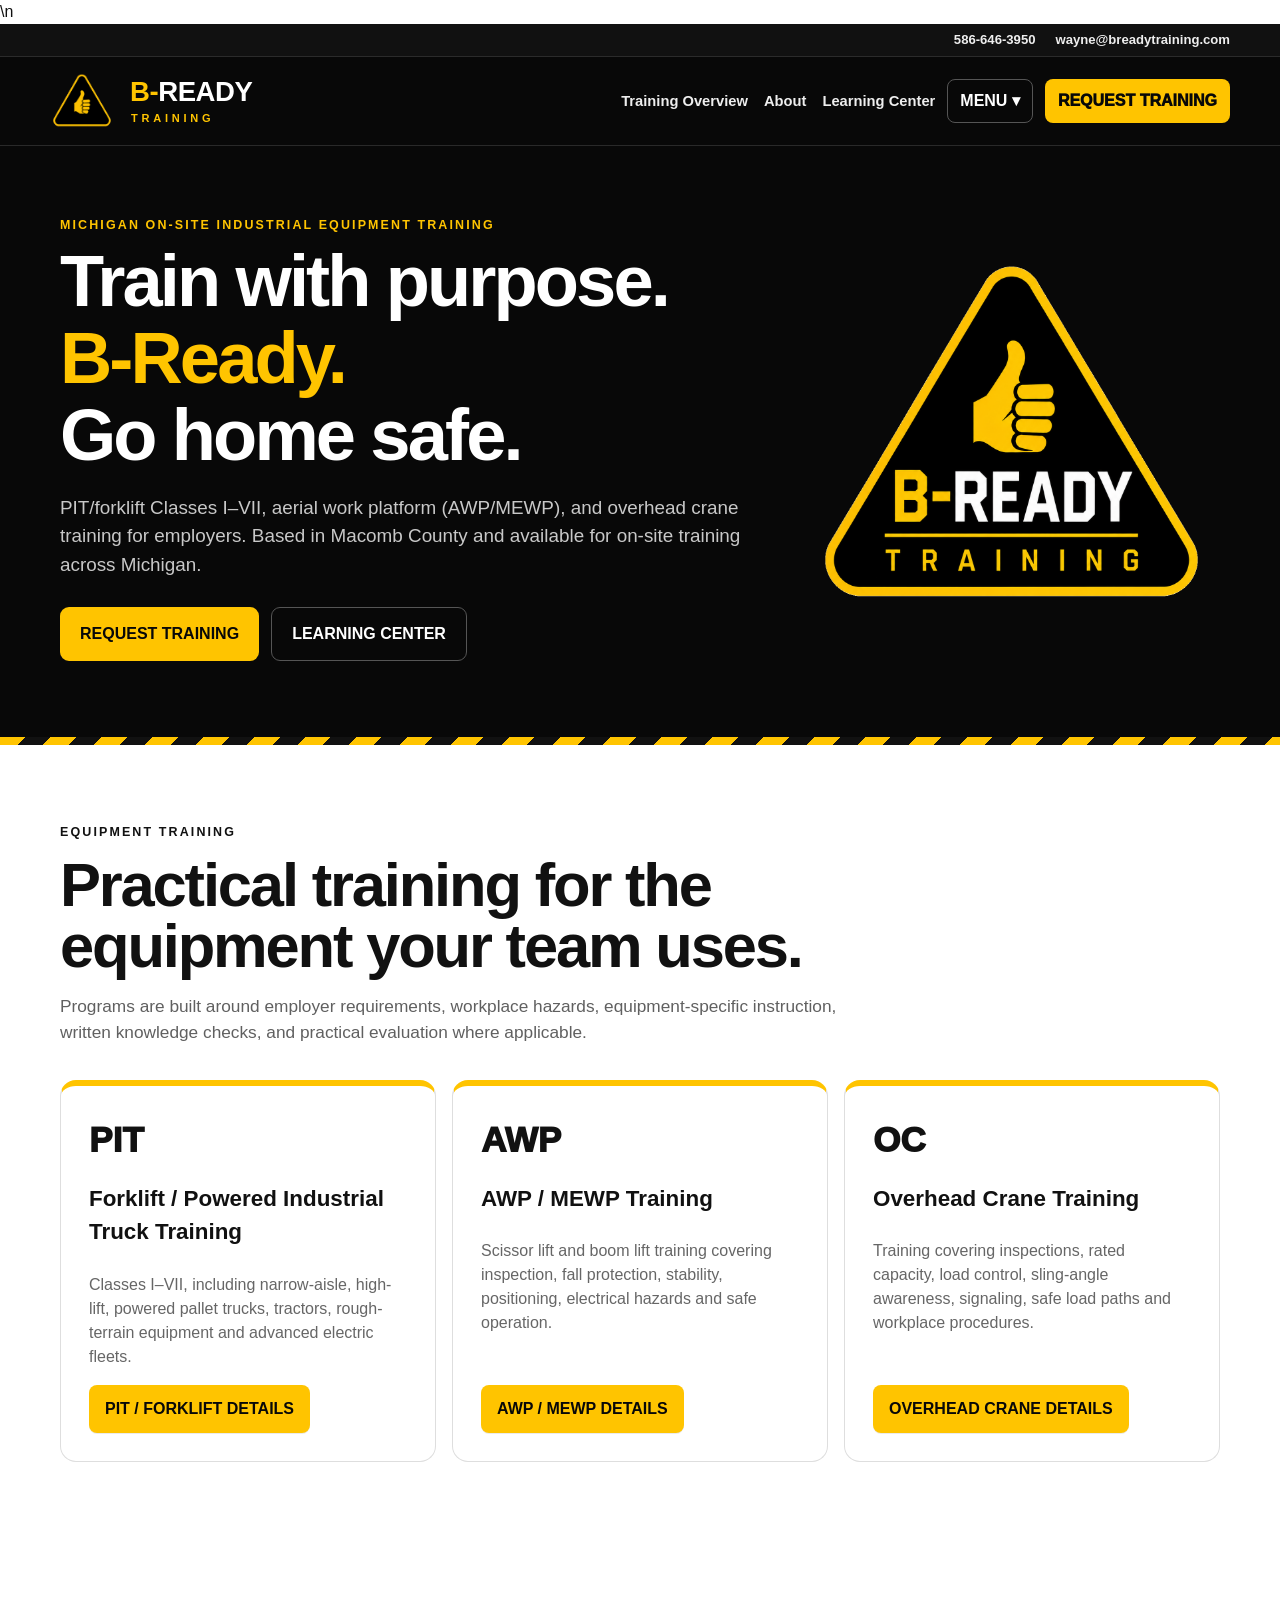
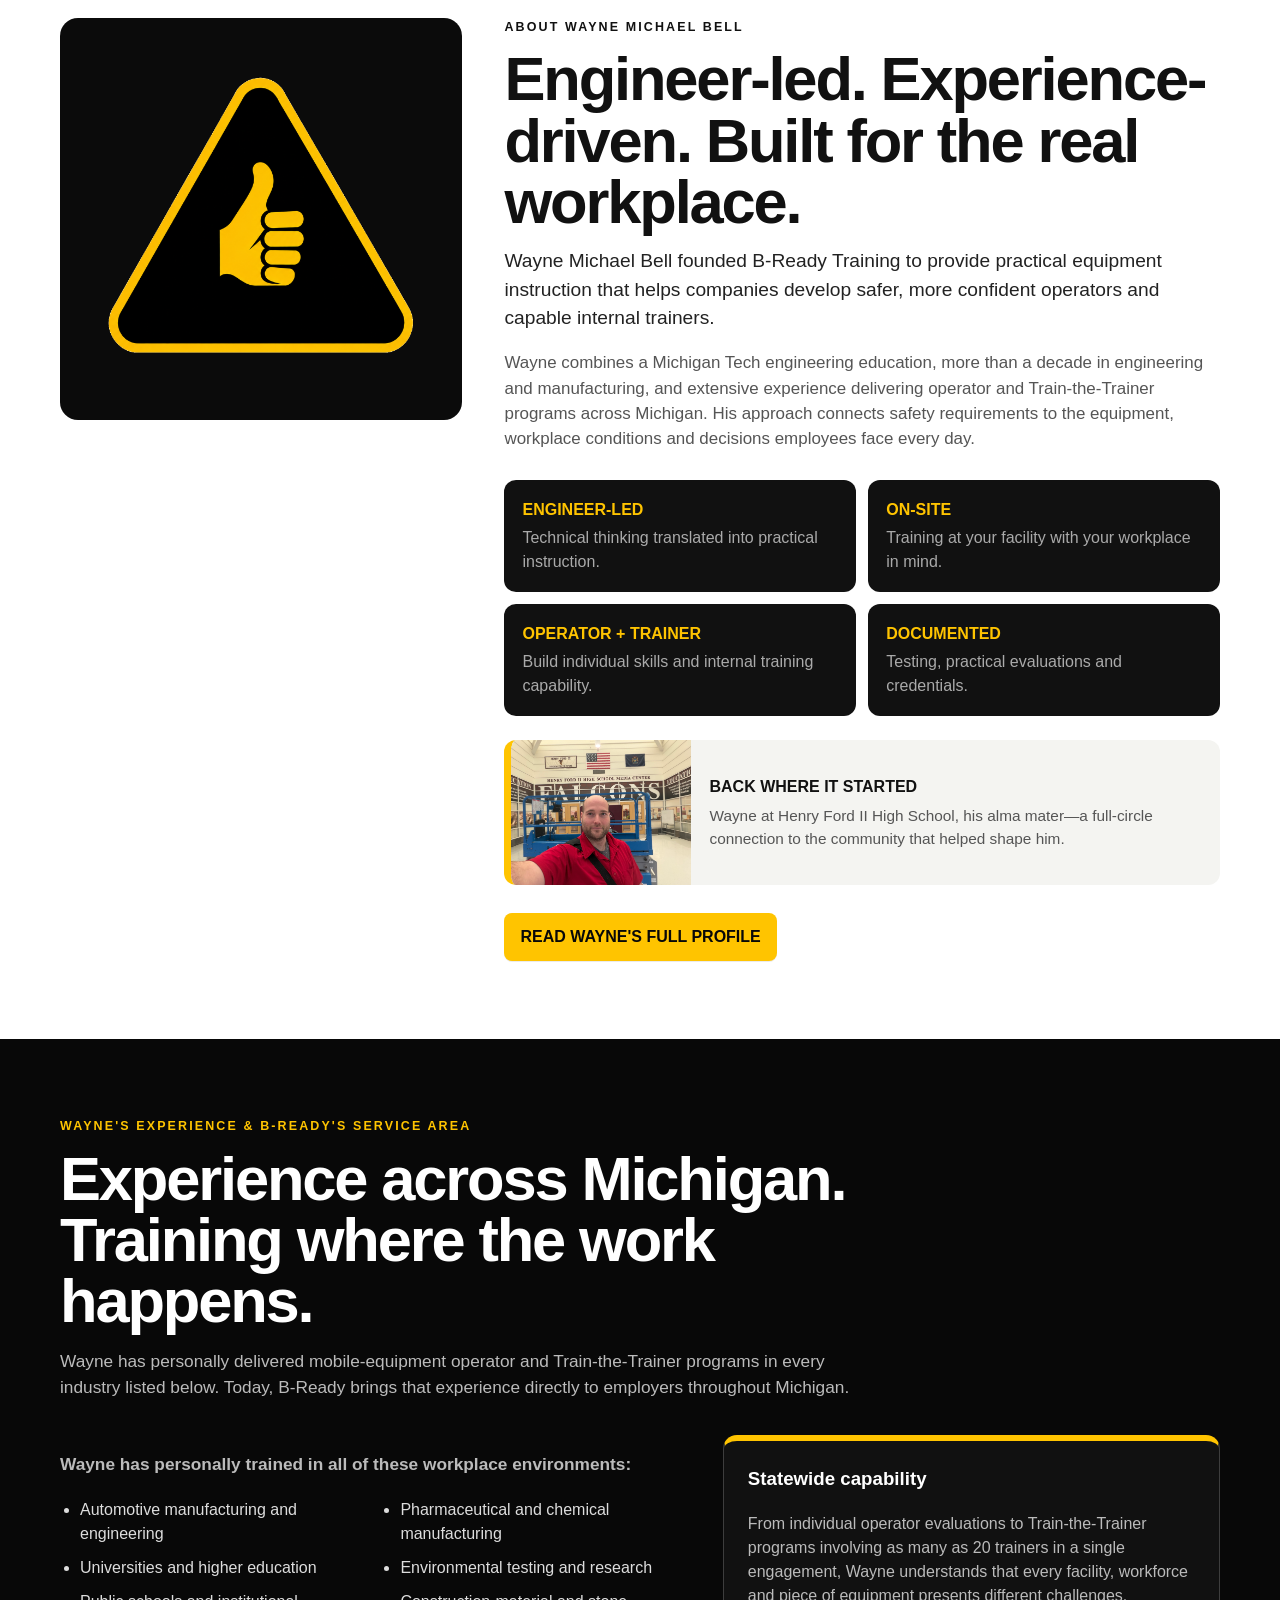
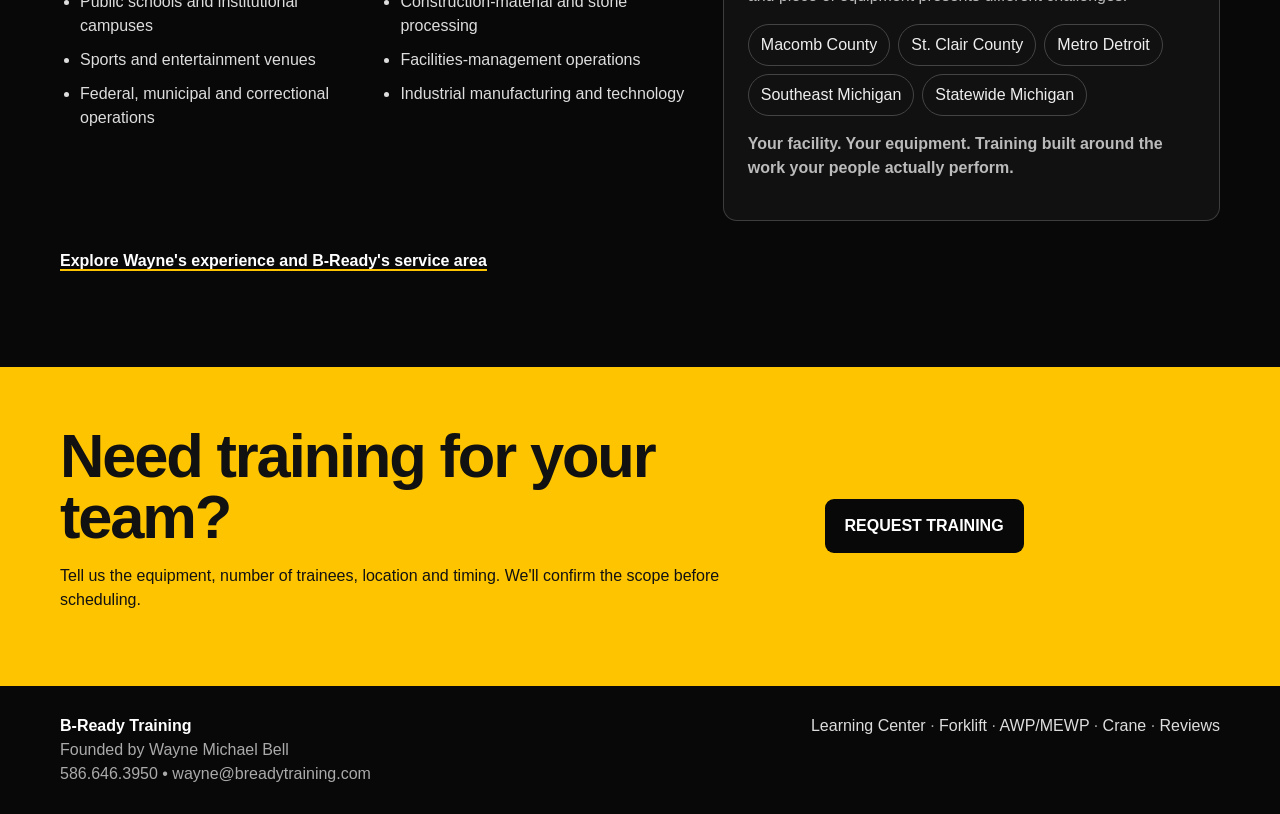
==== commit 6efa512e: "Use exact uploaded Falcons photo on homepage" ====
--- a/index.html
+++ b/index.html
@@ -5,4 +5,4 @@
   gtag('config', 'G-X1Q1J8RFNS');
 </script><script type="application/ld+json">{"@context":"https://schema.org","@type":"Organization","name":"B-Ready Training","url":"https://breadytraining.com/","logo":"https://breadytraining.com/bready-logo-transparent.png","telephone":"+1-586-646-3950","email":"wayne@breadytraining.com","founder":{"@type":"Person","name":"Wayne Michael Bell","alternateName":"Wayne Bell","jobTitle":"Founder and Lead Trainer","alumniOf":{"@type":"CollegeOrUniversity","name":"Michigan Technological University"},"knowsAbout":["Materials Science and Engineering","Powered Industrial Truck Safety Training","AWP and MEWP Safety Training","Overhead Crane Safety Training","Train-the-Trainer Programs"]},"areaServed":{"@type":"State","name":"Michigan"},"description":"Engineer-led on-site powered industrial truck Classes I-VII, aerial work platform and overhead crane operator and train-the-trainer programs for Michigan employers."}</script><style>
 *{box-sizing:border-box}:root{--k:#080808;--y:#ffc400;--w:#fff;--g:#f4f4f1;--m:#666;--line:#dedede}html{scroll-behavior:smooth;scroll-padding-top:145px}body{margin:0;font-family:Arial,Helvetica,sans-serif;color:#111;background:#fff;line-height:1.5}a{color:inherit}.wrap{width:min(1160px,calc(100% - 36px));margin:auto}header{position:sticky;top:0;z-index:50;background:#080808;color:#fff;border-bottom:1px solid #2a2a2a}.nav{min-height:74px;display:flex;align-items:center;justify-content:space-between;gap:16px}.brand{text-decoration:none;font-weight:950;letter-spacing:.04em;white-space:nowrap;display:flex;align-items:center}.brand img{display:block;height:54px;width:auto;max-width:260px}.nav-right{display:flex;align-items:center;gap:12px}.desktop-links{display:flex;gap:16px;align-items:center}.desktop-links a,.desktop-links a:visited,header a,header a:visited{color:#eee;text-decoration:none}.desktop-links a:hover{color:var(--y)}.menu{position:relative}.menu summary{list-style:none;cursor:pointer;border:1px solid #555;border-radius:8px;padding:9px 12px;font-weight:900;color:#fff}.menu summary::-webkit-details-marker{display:none}.menu[open] summary{border-color:var(--y);color:var(--y)}.menu-panel{position:absolute;right:0;top:46px;width:290px;background:#fff;border:1px solid #d7d7d7;border-top:5px solid var(--y);border-radius:10px;box-shadow:0 16px 40px rgba(0,0,0,.28);padding:8px;z-index:80}.menu-panel a,.menu-panel a:visited{display:block;color:#111!important;text-decoration:none;padding:10px 11px;border-radius:6px;font-weight:800}.menu-panel a:hover{background:#f2f2ef}.nav-cta{background:var(--y);color:#080808!important;padding:10px 13px;border-radius:8px;font-weight:950;text-decoration:none;white-space:nowrap}.hero{background:#080808;color:#fff;padding:70px 0 76px}.hero-grid{display:grid;grid-template-columns:1.15fr .7fr;gap:58px;align-items:center}.kicker{font-size:.78rem;letter-spacing:.17em;font-weight:900;color:var(--y);margin-bottom:12px}.light-kicker{font-size:.78rem;letter-spacing:.17em;font-weight:900;color:#111;margin-bottom:12px}h1{font-size:clamp(3rem,6.4vw,5.9rem);line-height:.98;letter-spacing:-.04em;margin:0 0 22px}.lead{font-size:1.18rem;color:#c8c8c8;max-width:760px}.actions{display:flex;gap:12px;flex-wrap:wrap;margin-top:28px}.btn{display:inline-flex;align-items:center;justify-content:center;text-decoration:none;padding:14px 20px;border-radius:9px;font-weight:900;border:0}.primary{background:var(--y);color:#080808}.secondary{border:1px solid #555;color:#fff!important}.logo-card{border:1px solid rgba(255,196,0,.25);border-radius:20px;padding:28px;background:#101010}.logo-card img{width:100%;display:block}.stripe{height:8px;background:repeating-linear-gradient(135deg,var(--y) 0 18px,#111 18px 36px)}section{padding:78px 0}#training,#about{scroll-margin-top:145px}.section-head{max-width:800px;margin-bottom:34px}h2{font-size:clamp(2.4rem,4.8vw,4.5rem);line-height:1;margin:0 0 14px;letter-spacing:-.035em}.copy{color:#606060;font-size:1.08rem}.services{display:grid;grid-template-columns:repeat(3,1fr);gap:16px;align-items:stretch}.card{border:1px solid var(--line);border-radius:16px;padding:28px;background:#fff;border-top:6px solid var(--y);display:flex;flex-direction:column;height:100%}.code{font-size:2.2rem;font-weight:950}.card h3{font-size:1.4rem;margin:15px 0 8px}.card p{color:#666}.detail-btn{margin-top:auto;align-self:flex-start;background:var(--y);color:#080808!important;text-decoration:none;font-weight:900;padding:12px 16px;border-radius:8px;box-shadow:0 1px 0 rgba(0,0,0,.08)}.detail-btn:hover{background:#e6b100}.text-link{font-weight:900;text-decoration:none;border-bottom:2px solid var(--y)}.pricing{background:var(--g)}.price-grid{display:grid;grid-template-columns:1fr 1fr;gap:18px;align-items:stretch}.price-card{background:#fff;border:1px solid #ddd;border-radius:16px;padding:30px;display:flex;flex-direction:column;height:100%}.price{font-size:3.2rem;font-weight:950;line-height:1;margin:10px 0}.small{color:#666}.price-action{margin-top:auto;align-self:flex-start}.about-grid{display:grid;grid-template-columns:.72fr 1.28fr;gap:42px;align-items:start}.symbol{background:#0b0b0b;border-radius:18px;padding:30px;position:sticky;top:105px}.symbol img{width:100%;display:block}.about-copy p{color:#555;font-size:1.06rem;margin:0 0 17px}.about-copy .intro{font-size:1.2rem;color:#222}.checks{display:grid;grid-template-columns:1fr 1fr;gap:12px;margin-top:28px}.check{background:#111;color:#fff;border-radius:12px;padding:18px}.check b{display:block;color:var(--y);margin-bottom:4px}.check span{color:#aaa}.alma-preview{display:grid;grid-template-columns:180px 1fr;gap:18px;align-items:center;margin-top:24px;background:var(--g);border-left:7px solid var(--y);border-radius:12px;overflow:hidden}.alma-preview img{display:block;width:100%;height:145px;object-fit:cover}.alma-preview div{padding:16px 18px 16px 0}.alma-preview b{display:block;margin-bottom:5px}.alma-preview p{margin:0!important;font-size:.96rem!important}.brochure-box{margin-top:24px;border:1px solid #d7d7d7;border-left:7px solid var(--y);border-radius:12px;padding:20px;background:#f7f7f4}.brochure-box h3{margin:0 0 6px;font-size:1.35rem}.brochure-box p{margin:0 0 14px}.area{background:#080808;color:#fff}.area .copy{color:#bbb}.area a,.area a:visited{color:#fff}.experience-grid{display:grid;grid-template-columns:1.12fr .88fr;gap:30px;align-items:start}.industry-list{columns:2;column-gap:28px;margin:20px 0 0;padding-left:20px;color:#ddd}.industry-list li{break-inside:avoid;margin:0 0 10px}.reach-card{border:1px solid #3d3d3d;border-top:6px solid var(--y);border-radius:14px;padding:24px;background:#111}.reach-card h3{margin-top:0;color:#fff}.reach-card p{color:#bbb}.cities{display:flex;gap:8px;flex-wrap:wrap}.city{border:1px solid #444;border-radius:999px;padding:8px 12px;color:#eee}.closing{background:var(--y);padding:58px 0}.closing-grid{display:grid;grid-template-columns:1.3fr .7fr;gap:30px;align-items:center}.closing h2{margin:0}.darkbtn{display:inline-block;background:#080808;color:#fff!important;text-decoration:none;font-weight:900;padding:15px 20px;border-radius:9px}footer{background:#080808;color:#aaa;padding:28px 0}.footer-grid{display:flex;justify-content:space-between;gap:20px;flex-wrap:wrap}footer a,footer a:visited{color:#ddd!important;text-decoration:none}footer a:hover{color:var(--y)!important}@media(max-width:900px){html{scroll-padding-top:130px}#training,#about{scroll-margin-top:130px}.desktop-links{display:none}.hero-grid,.about-grid,.closing-grid,.experience-grid{grid-template-columns:1fr}.services,.price-grid{grid-template-columns:1fr}.symbol{position:static;max-width:420px}.checks{grid-template-columns:1fr 1fr}}@media(max-width:560px){.alma-preview{grid-template-columns:1fr}.alma-preview img{height:auto}.alma-preview div{padding:0 18px 18px}.wrap{width:min(100% - 24px,1160px)}.checks{grid-template-columns:1fr}.industry-list{columns:1}.nav{min-height:66px}.nav-cta{display:none}.menu-panel{position:fixed;left:12px;right:12px;top:66px;width:auto}.brand img{height:44px;max-width:190px}}
-</style></head><body><header><div class="wrap nav"><a class="brand" href="/"><img src="bready-logo-transparent.png" alt="B-Ready Training"></a><div class="nav-right"><nav class="desktop-links"><a href="#training">Training</a><a href="about-b-ready.html">About</a><a href="safety-learning-hub.html">Learning Center</a><a href="reviews.html">Reviews</a></nav><details class="menu"><summary>MENU ▾</summary><div class="menu-panel"><a href="/">Home</a><a href="about-b-ready.html">About B-Ready</a><a href="pit-forklift-training.html">PIT / Forklift — Classes I–VII</a><a href="awp-mewp-training.html">AWP / MEWP Training</a><a href="overhead-crane-training.html">Overhead Crane Training</a><a href="train-the-trainer.html">Train-the-Trainer</a><a href="safety-learning-hub.html">Safety Learning Center</a><a href="reviews.html">Customer Reviews</a><a href="service-area.html">Service Area</a><a href="request-training.html">Request Training / Quote</a></div></details><a class="nav-cta" href="request-training.html">REQUEST TRAINING</a></div></div></header><main><section class="hero"><div class="wrap hero-grid"><div><div class="kicker">MICHIGAN ON-SITE INDUSTRIAL EQUIPMENT TRAINING</div><h1>Train with purpose.<br><span style="color:#ffc400">B-Ready.</span><br>Go home safe.</h1><p class="lead">PIT/forklift Classes I–VII, aerial work platform (AWP/MEWP), and overhead crane training for employers. Based in Macomb County and available for on-site training across Michigan.</p><div class="actions"><a class="btn primary" href="request-training.html">REQUEST TRAINING</a><a class="btn secondary" href="safety-learning-hub.html">LEARNING CENTER</a></div></div><div class="logo-card"><img src="bready-logo-transparent.png" alt="B-Ready Training safety training logo"></div></div></section><div class="stripe"></div><section id="training"><div class="wrap"><div class="section-head"><div class="light-kicker">EQUIPMENT TRAINING</div><h2>Practical training for the equipment your team uses.</h2><p class="copy">Programs are built around employer requirements, workplace hazards, equipment-specific instruction, written knowledge checks, and practical evaluation where applicable.</p></div><div class="services"><article class="card"><div class="code">PIT</div><h3>Forklift / Powered Industrial Truck Training</h3><p>Classes I–VII, including narrow-aisle, high-lift, powered pallet trucks, tractors, rough-terrain equipment and advanced electric fleets.</p><a class="detail-btn" href="pit-forklift-training.html">PIT / FORKLIFT DETAILS</a></article><article class="card"><div class="code">AWP</div><h3>AWP / MEWP Training</h3><p>Scissor lift and boom lift training covering inspection, fall protection, stability, positioning, electrical hazards and safe operation.</p><a class="detail-btn" href="awp-mewp-training.html">AWP / MEWP DETAILS</a></article><article class="card"><div class="code">OC</div><h3>Overhead Crane Training</h3><p>Training covering inspections, rated capacity, load control, sling-angle awareness, signaling, safe load paths and workplace procedures.</p><a class="detail-btn" href="overhead-crane-training.html">OVERHEAD CRANE DETAILS</a></article></div></div></section><section id="about"><div class="wrap about-grid"><div class="symbol"><img src="bready-symbol-transparent.png" alt="B-Ready thumbs-up safety symbol"></div><div class="about-copy"><div class="light-kicker">ABOUT WAYNE MICHAEL BELL</div><h2>Engineer-led. Experience-driven. Built for the real workplace.</h2><p class="intro">Wayne Michael Bell founded B-Ready Training to provide practical equipment instruction that helps companies develop safer, more confident operators and capable internal trainers.</p><p>Wayne combines a Michigan Tech engineering education, more than a decade in engineering and manufacturing, and extensive experience delivering operator and Train-the-Trainer programs across Michigan. His approach connects safety requirements to the equipment, workplace conditions and decisions employees face every day.</p><div class="checks"><div class="check"><b>ENGINEER-LED</b><span>Technical thinking translated into practical instruction.</span></div><div class="check"><b>ON-SITE</b><span>Training at your facility with your workplace in mind.</span></div><div class="check"><b>OPERATOR + TRAINER</b><span>Build individual skills and internal training capability.</span></div><div class="check"><b>DOCUMENTED</b><span>Testing, practical evaluations and credentials.</span></div></div><div class="alma-preview"><img src="wayne-henry-ford-ii.jpg?v=20260914" alt="Wayne Michael Bell at Henry Ford II High School" loading="lazy"><div><b>BACK WHERE IT STARTED</b><p>Wayne at Henry Ford II High School, his alma mater—a full-circle connection to the community that helped shape him.</p></div></div><div class="actions"><a class="detail-btn" href="about-b-ready.html">READ WAYNE'S FULL PROFILE</a></div></div></div></section><section class="area"><div class="wrap"><div class="section-head"><div class="kicker">WAYNE'S EXPERIENCE &amp; B-READY'S SERVICE AREA</div><h2>Experience across Michigan. Training where the work happens.</h2><p class="copy">Wayne has personally delivered mobile-equipment operator and Train-the-Trainer programs in every industry listed below. Today, B-Ready brings that experience directly to employers throughout Michigan.</p></div><div class="experience-grid"><div><p class="copy"><strong>Wayne has personally trained in all of these workplace environments:</strong></p><ul class="industry-list"><li>Automotive manufacturing and engineering</li><li>Universities and higher education</li><li>Public schools and institutional campuses</li><li>Sports and entertainment venues</li><li>Federal, municipal and correctional operations</li><li>Pharmaceutical and chemical manufacturing</li><li>Environmental testing and research</li><li>Construction-material and stone processing</li><li>Facilities-management operations</li><li>Industrial manufacturing and technology</li></ul></div><aside class="reach-card"><h3>Statewide capability</h3><p>From individual operator evaluations to Train-the-Trainer programs involving as many as 20 trainers in a single engagement, Wayne understands that every facility, workforce and piece of equipment presents different challenges.</p><div class="cities"><span class="city">Macomb County</span><span class="city">St. Clair County</span><span class="city">Metro Detroit</span><span class="city">Southeast Michigan</span><span class="city">Statewide Michigan</span></div><p><strong>Your facility. Your equipment. Training built around the work your people actually perform.</strong></p></aside></div><p style="margin-top:28px"><a class="text-link" href="service-area.html">Explore Wayne's experience and B-Ready's service area</a></p></div></section><section class="closing"><div class="wrap closing-grid"><div><h2>Need training for your team?</h2><p>Tell us the equipment, number of trainees, location and timing. We'll confirm the scope before scheduling.</p></div><div><a class="darkbtn" href="request-training.html">REQUEST TRAINING</a></div></div></section></main><footer><div class="wrap footer-grid"><div><strong style="color:#fff">B-Ready Training</strong><br>Founded by Wayne Michael Bell<br>586.646.3950 • wayne@breadytraining.com</div><div><a href="safety-learning-hub.html">Learning Center</a> · <a href="pit-forklift-training.html">Forklift</a> · <a href="awp-mewp-training.html">AWP/MEWP</a> · <a href="overhead-crane-training.html">Crane</a> · <a href="reviews.html">Reviews</a></div></div></footer><script src="site-header.js" defer></script></body></html>
+</style></head><body><header><div class="wrap nav"><a class="brand" href="/"><img src="bready-logo-transparent.png" alt="B-Ready Training"></a><div class="nav-right"><nav class="desktop-links"><a href="#training">Training</a><a href="about-b-ready.html">About</a><a href="safety-learning-hub.html">Learning Center</a><a href="reviews.html">Reviews</a></nav><details class="menu"><summary>MENU ▾</summary><div class="menu-panel"><a href="/">Home</a><a href="about-b-ready.html">About B-Ready</a><a href="pit-forklift-training.html">PIT / Forklift — Classes I–VII</a><a href="awp-mewp-training.html">AWP / MEWP Training</a><a href="overhead-crane-training.html">Overhead Crane Training</a><a href="train-the-trainer.html">Train-the-Trainer</a><a href="safety-learning-hub.html">Safety Learning Center</a><a href="reviews.html">Customer Reviews</a><a href="service-area.html">Service Area</a><a href="request-training.html">Request Training / Quote</a></div></details><a class="nav-cta" href="request-training.html">REQUEST TRAINING</a></div></div></header><main><section class="hero"><div class="wrap hero-grid"><div><div class="kicker">MICHIGAN ON-SITE INDUSTRIAL EQUIPMENT TRAINING</div><h1>Train with purpose.<br><span style="color:#ffc400">B-Ready.</span><br>Go home safe.</h1><p class="lead">PIT/forklift Classes I–VII, aerial work platform (AWP/MEWP), and overhead crane training for employers. Based in Macomb County and available for on-site training across Michigan.</p><div class="actions"><a class="btn primary" href="request-training.html">REQUEST TRAINING</a><a class="btn secondary" href="safety-learning-hub.html">LEARNING CENTER</a></div></div><div class="logo-card"><img src="bready-logo-transparent.png" alt="B-Ready Training safety training logo"></div></div></section><div class="stripe"></div><section id="training"><div class="wrap"><div class="section-head"><div class="light-kicker">EQUIPMENT TRAINING</div><h2>Practical training for the equipment your team uses.</h2><p class="copy">Programs are built around employer requirements, workplace hazards, equipment-specific instruction, written knowledge checks, and practical evaluation where applicable.</p></div><div class="services"><article class="card"><div class="code">PIT</div><h3>Forklift / Powered Industrial Truck Training</h3><p>Classes I–VII, including narrow-aisle, high-lift, powered pallet trucks, tractors, rough-terrain equipment and advanced electric fleets.</p><a class="detail-btn" href="pit-forklift-training.html">PIT / FORKLIFT DETAILS</a></article><article class="card"><div class="code">AWP</div><h3>AWP / MEWP Training</h3><p>Scissor lift and boom lift training covering inspection, fall protection, stability, positioning, electrical hazards and safe operation.</p><a class="detail-btn" href="awp-mewp-training.html">AWP / MEWP DETAILS</a></article><article class="card"><div class="code">OC</div><h3>Overhead Crane Training</h3><p>Training covering inspections, rated capacity, load control, sling-angle awareness, signaling, safe load paths and workplace procedures.</p><a class="detail-btn" href="overhead-crane-training.html">OVERHEAD CRANE DETAILS</a></article></div></div></section><section id="about"><div class="wrap about-grid"><div class="symbol"><img src="bready-symbol-transparent.png" alt="B-Ready thumbs-up safety symbol"></div><div class="about-copy"><div class="light-kicker">ABOUT WAYNE MICHAEL BELL</div><h2>Engineer-led. Experience-driven. Built for the real workplace.</h2><p class="intro">Wayne Michael Bell founded B-Ready Training to provide practical equipment instruction that helps companies develop safer, more confident operators and capable internal trainers.</p><p>Wayne combines a Michigan Tech engineering education, more than a decade in engineering and manufacturing, and extensive experience delivering operator and Train-the-Trainer programs across Michigan. His approach connects safety requirements to the equipment, workplace conditions and decisions employees face every day.</p><div class="checks"><div class="check"><b>ENGINEER-LED</b><span>Technical thinking translated into practical instruction.</span></div><div class="check"><b>ON-SITE</b><span>Training at your facility with your workplace in mind.</span></div><div class="check"><b>OPERATOR + TRAINER</b><span>Build individual skills and internal training capability.</span></div><div class="check"><b>DOCUMENTED</b><span>Testing, practical evaluations and credentials.</span></div></div><div class="alma-preview"><img src="falcon.jpeg?v=20260914b" alt="Wayne Michael Bell at Henry Ford II High School" loading="lazy"><div><b>BACK WHERE IT STARTED</b><p>Wayne at Henry Ford II High School, his alma mater—a full-circle connection to the community that helped shape him.</p></div></div><div class="actions"><a class="detail-btn" href="about-b-ready.html">READ WAYNE'S FULL PROFILE</a></div></div></div></section><section class="area"><div class="wrap"><div class="section-head"><div class="kicker">WAYNE'S EXPERIENCE &amp; B-READY'S SERVICE AREA</div><h2>Experience across Michigan. Training where the work happens.</h2><p class="copy">Wayne has personally delivered mobile-equipment operator and Train-the-Trainer programs in every industry listed below. Today, B-Ready brings that experience directly to employers throughout Michigan.</p></div><div class="experience-grid"><div><p class="copy"><strong>Wayne has personally trained in all of these workplace environments:</strong></p><ul class="industry-list"><li>Automotive manufacturing and engineering</li><li>Universities and higher education</li><li>Public schools and institutional campuses</li><li>Sports and entertainment venues</li><li>Federal, municipal and correctional operations</li><li>Pharmaceutical and chemical manufacturing</li><li>Environmental testing and research</li><li>Construction-material and stone processing</li><li>Facilities-management operations</li><li>Industrial manufacturing and technology</li></ul></div><aside class="reach-card"><h3>Statewide capability</h3><p>From individual operator evaluations to Train-the-Trainer programs involving as many as 20 trainers in a single engagement, Wayne understands that every facility, workforce and piece of equipment presents different challenges.</p><div class="cities"><span class="city">Macomb County</span><span class="city">St. Clair County</span><span class="city">Metro Detroit</span><span class="city">Southeast Michigan</span><span class="city">Statewide Michigan</span></div><p><strong>Your facility. Your equipment. Training built around the work your people actually perform.</strong></p></aside></div><p style="margin-top:28px"><a class="text-link" href="service-area.html">Explore Wayne's experience and B-Ready's service area</a></p></div></section><section class="closing"><div class="wrap closing-grid"><div><h2>Need training for your team?</h2><p>Tell us the equipment, number of trainees, location and timing. We'll confirm the scope before scheduling.</p></div><div><a class="darkbtn" href="request-training.html">REQUEST TRAINING</a></div></div></section></main><footer><div class="wrap footer-grid"><div><strong style="color:#fff">B-Ready Training</strong><br>Founded by Wayne Michael Bell<br>586.646.3950 • wayne@breadytraining.com</div><div><a href="safety-learning-hub.html">Learning Center</a> · <a href="pit-forklift-training.html">Forklift</a> · <a href="awp-mewp-training.html">AWP/MEWP</a> · <a href="overhead-crane-training.html">Crane</a> · <a href="reviews.html">Reviews</a></div></div></footer><script src="site-header.js" defer></script></body></html>
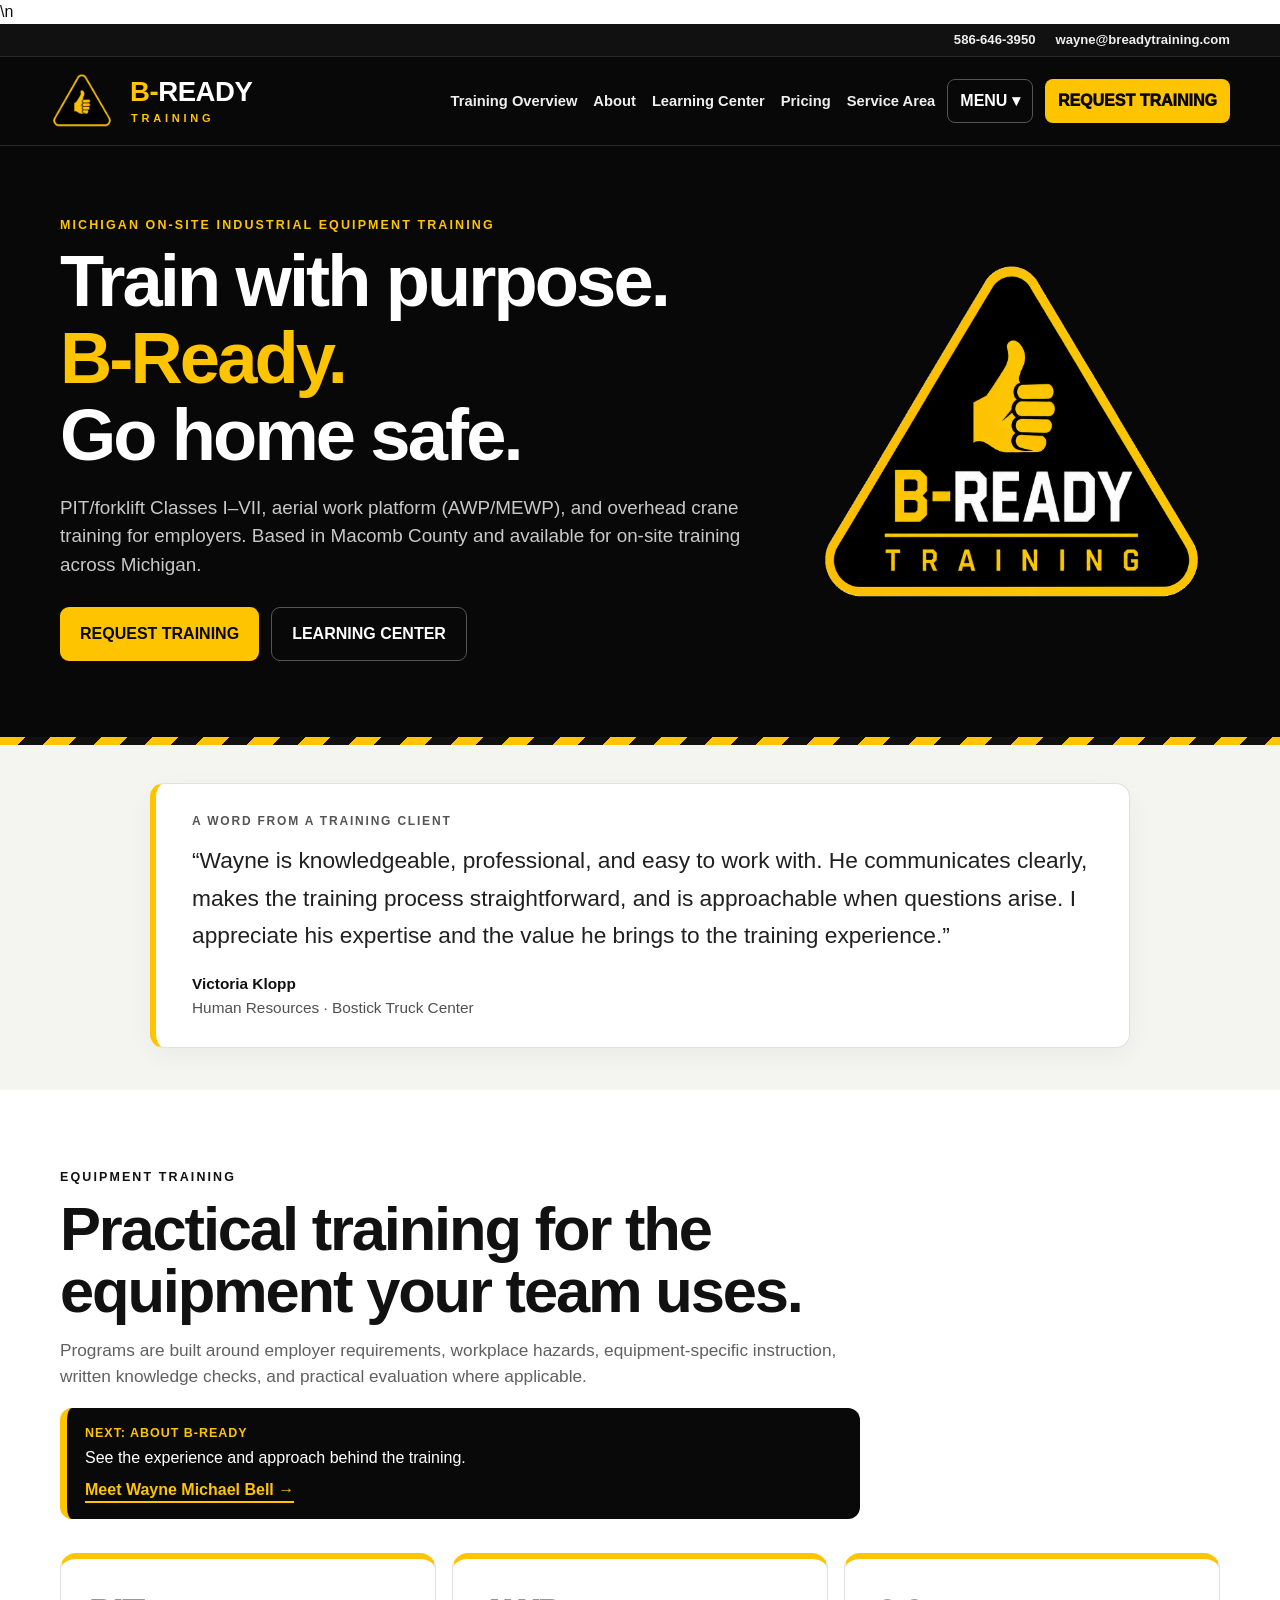
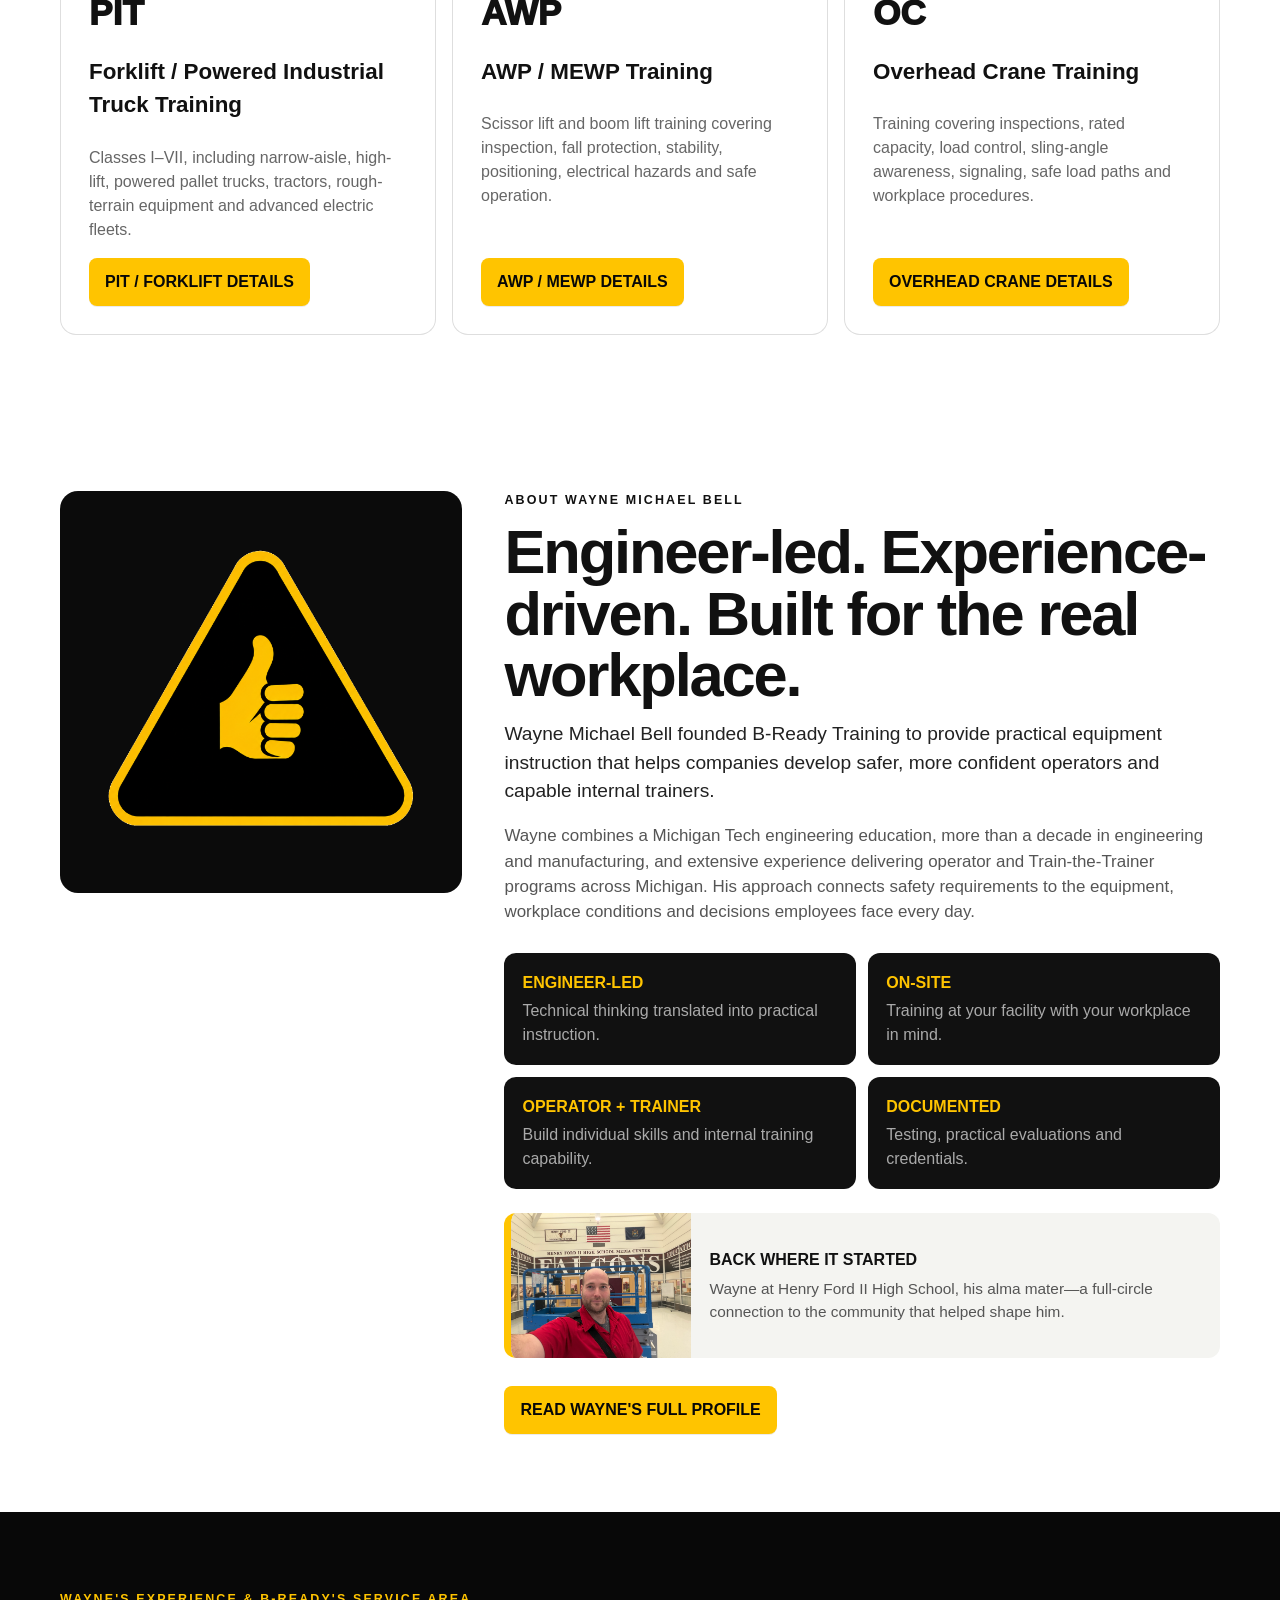
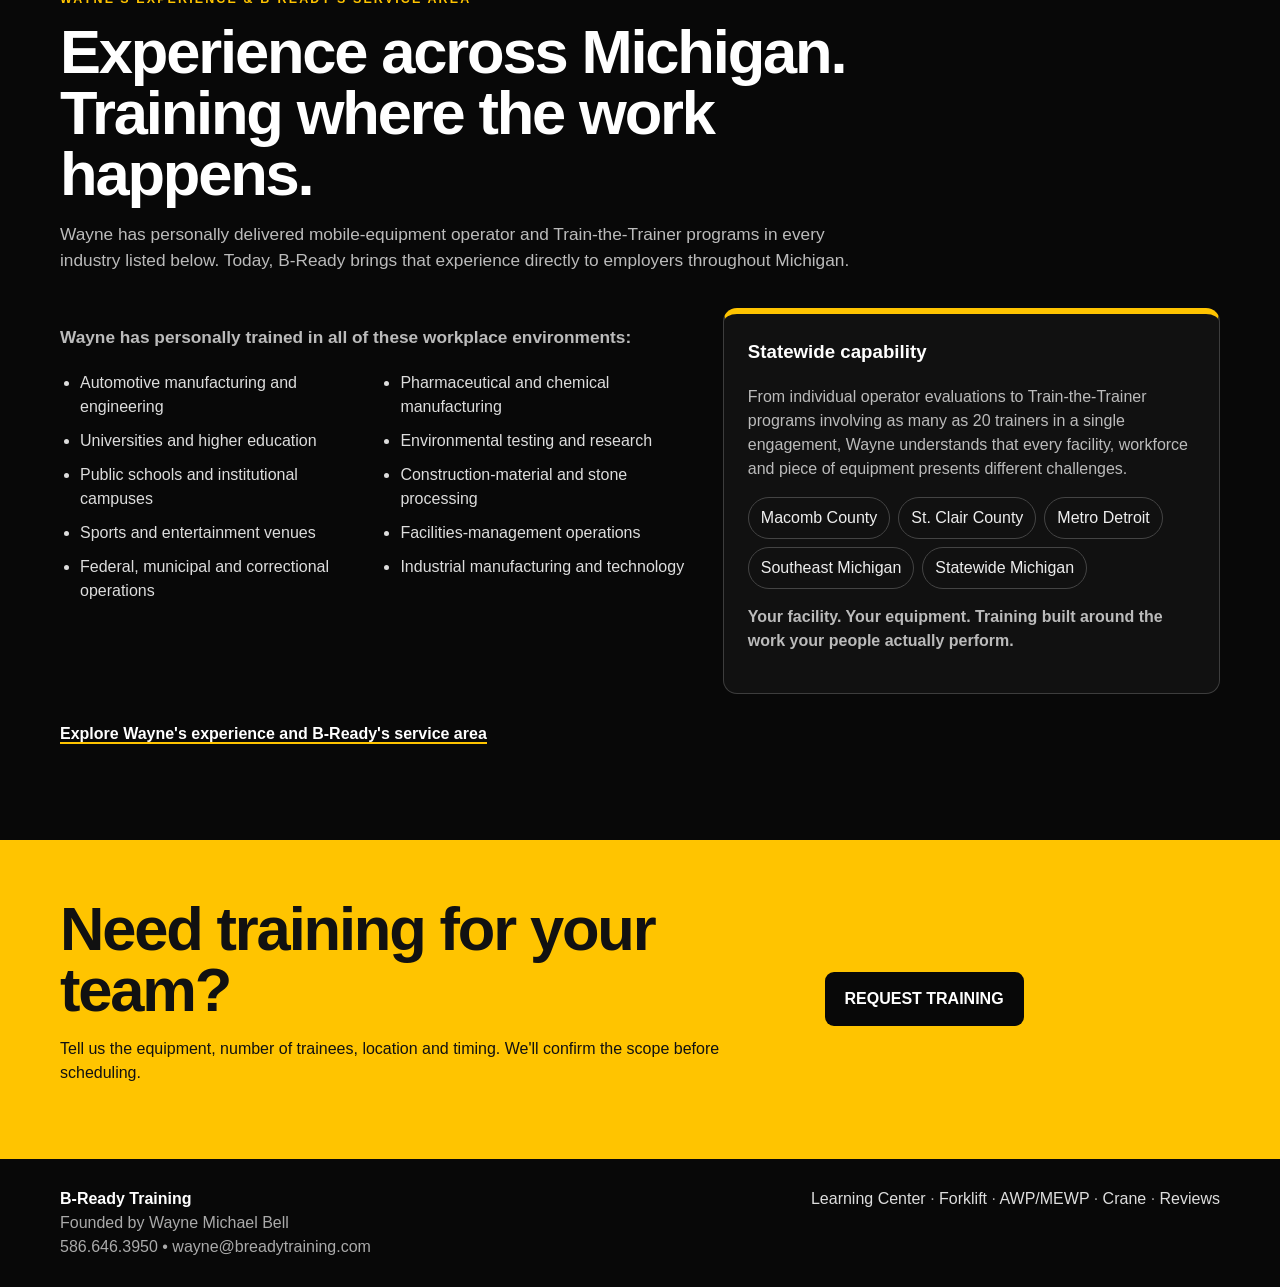
==== commit 577cf51b: "Feature approved client testimonial near homepage hero" ====
--- a/index.html
+++ b/index.html
@@ -5,4 +5,4 @@
   gtag('config', 'G-X1Q1J8RFNS');
 </script><script type="application/ld+json">{"@context":"https://schema.org","@type":"Organization","name":"B-Ready Training","url":"https://breadytraining.com/","logo":"https://breadytraining.com/bready-logo-transparent.png","telephone":"+1-586-646-3950","email":"wayne@breadytraining.com","founder":{"@type":"Person","name":"Wayne Michael Bell","alternateName":"Wayne Bell","jobTitle":"Founder and Lead Trainer","alumniOf":{"@type":"CollegeOrUniversity","name":"Michigan Technological University"},"knowsAbout":["Materials Science and Engineering","Powered Industrial Truck Safety Training","AWP and MEWP Safety Training","Overhead Crane Safety Training","Train-the-Trainer Programs"]},"areaServed":{"@type":"State","name":"Michigan"},"description":"Engineer-led on-site powered industrial truck Classes I-VII, aerial work platform and overhead crane operator and train-the-trainer programs for Michigan employers."}</script><style>
 *{box-sizing:border-box}:root{--k:#080808;--y:#ffc400;--w:#fff;--g:#f4f4f1;--m:#666;--line:#dedede}html{scroll-behavior:smooth;scroll-padding-top:145px}body{margin:0;font-family:Arial,Helvetica,sans-serif;color:#111;background:#fff;line-height:1.5}a{color:inherit}.wrap{width:min(1160px,calc(100% - 36px));margin:auto}header{position:sticky;top:0;z-index:50;background:#080808;color:#fff;border-bottom:1px solid #2a2a2a}.nav{min-height:74px;display:flex;align-items:center;justify-content:space-between;gap:16px}.brand{text-decoration:none;font-weight:950;letter-spacing:.04em;white-space:nowrap;display:flex;align-items:center}.brand img{display:block;height:54px;width:auto;max-width:260px}.nav-right{display:flex;align-items:center;gap:12px}.desktop-links{display:flex;gap:16px;align-items:center}.desktop-links a,.desktop-links a:visited,header a,header a:visited{color:#eee;text-decoration:none}.desktop-links a:hover{color:var(--y)}.menu{position:relative}.menu summary{list-style:none;cursor:pointer;border:1px solid #555;border-radius:8px;padding:9px 12px;font-weight:900;color:#fff}.menu summary::-webkit-details-marker{display:none}.menu[open] summary{border-color:var(--y);color:var(--y)}.menu-panel{position:absolute;right:0;top:46px;width:290px;background:#fff;border:1px solid #d7d7d7;border-top:5px solid var(--y);border-radius:10px;box-shadow:0 16px 40px rgba(0,0,0,.28);padding:8px;z-index:80}.menu-panel a,.menu-panel a:visited{display:block;color:#111!important;text-decoration:none;padding:10px 11px;border-radius:6px;font-weight:800}.menu-panel a:hover{background:#f2f2ef}.nav-cta{background:var(--y);color:#080808!important;padding:10px 13px;border-radius:8px;font-weight:950;text-decoration:none;white-space:nowrap}.hero{background:#080808;color:#fff;padding:70px 0 76px}.hero-grid{display:grid;grid-template-columns:1.15fr .7fr;gap:58px;align-items:center}.kicker{font-size:.78rem;letter-spacing:.17em;font-weight:900;color:var(--y);margin-bottom:12px}.light-kicker{font-size:.78rem;letter-spacing:.17em;font-weight:900;color:#111;margin-bottom:12px}h1{font-size:clamp(3rem,6.4vw,5.9rem);line-height:.98;letter-spacing:-.04em;margin:0 0 22px}.lead{font-size:1.18rem;color:#c8c8c8;max-width:760px}.actions{display:flex;gap:12px;flex-wrap:wrap;margin-top:28px}.btn{display:inline-flex;align-items:center;justify-content:center;text-decoration:none;padding:14px 20px;border-radius:9px;font-weight:900;border:0}.primary{background:var(--y);color:#080808}.secondary{border:1px solid #555;color:#fff!important}.logo-card{border:1px solid rgba(255,196,0,.25);border-radius:20px;padding:28px;background:#101010}.logo-card img{width:100%;display:block}.stripe{height:8px;background:repeating-linear-gradient(135deg,var(--y) 0 18px,#111 18px 36px)}section{padding:78px 0}#training,#about{scroll-margin-top:145px}.section-head{max-width:800px;margin-bottom:34px}h2{font-size:clamp(2.4rem,4.8vw,4.5rem);line-height:1;margin:0 0 14px;letter-spacing:-.035em}.copy{color:#606060;font-size:1.08rem}.services{display:grid;grid-template-columns:repeat(3,1fr);gap:16px;align-items:stretch}.card{border:1px solid var(--line);border-radius:16px;padding:28px;background:#fff;border-top:6px solid var(--y);display:flex;flex-direction:column;height:100%}.code{font-size:2.2rem;font-weight:950}.card h3{font-size:1.4rem;margin:15px 0 8px}.card p{color:#666}.detail-btn{margin-top:auto;align-self:flex-start;background:var(--y);color:#080808!important;text-decoration:none;font-weight:900;padding:12px 16px;border-radius:8px;box-shadow:0 1px 0 rgba(0,0,0,.08)}.detail-btn:hover{background:#e6b100}.text-link{font-weight:900;text-decoration:none;border-bottom:2px solid var(--y)}.pricing{background:var(--g)}.price-grid{display:grid;grid-template-columns:1fr 1fr;gap:18px;align-items:stretch}.price-card{background:#fff;border:1px solid #ddd;border-radius:16px;padding:30px;display:flex;flex-direction:column;height:100%}.price{font-size:3.2rem;font-weight:950;line-height:1;margin:10px 0}.small{color:#666}.price-action{margin-top:auto;align-self:flex-start}.about-grid{display:grid;grid-template-columns:.72fr 1.28fr;gap:42px;align-items:start}.symbol{background:#0b0b0b;border-radius:18px;padding:30px;position:sticky;top:105px}.symbol img{width:100%;display:block}.about-copy p{color:#555;font-size:1.06rem;margin:0 0 17px}.about-copy .intro{font-size:1.2rem;color:#222}.checks{display:grid;grid-template-columns:1fr 1fr;gap:12px;margin-top:28px}.check{background:#111;color:#fff;border-radius:12px;padding:18px}.check b{display:block;color:var(--y);margin-bottom:4px}.check span{color:#aaa}.alma-preview{display:grid;grid-template-columns:180px 1fr;gap:18px;align-items:center;margin-top:24px;background:var(--g);border-left:7px solid var(--y);border-radius:12px;overflow:hidden}.alma-preview img{display:block;width:100%;height:145px;object-fit:cover}.alma-preview div{padding:16px 18px 16px 0}.alma-preview b{display:block;margin-bottom:5px}.alma-preview p{margin:0!important;font-size:.96rem!important}.brochure-box{margin-top:24px;border:1px solid #d7d7d7;border-left:7px solid var(--y);border-radius:12px;padding:20px;background:#f7f7f4}.brochure-box h3{margin:0 0 6px;font-size:1.35rem}.brochure-box p{margin:0 0 14px}.area{background:#080808;color:#fff}.area .copy{color:#bbb}.area a,.area a:visited{color:#fff}.experience-grid{display:grid;grid-template-columns:1.12fr .88fr;gap:30px;align-items:start}.industry-list{columns:2;column-gap:28px;margin:20px 0 0;padding-left:20px;color:#ddd}.industry-list li{break-inside:avoid;margin:0 0 10px}.reach-card{border:1px solid #3d3d3d;border-top:6px solid var(--y);border-radius:14px;padding:24px;background:#111}.reach-card h3{margin-top:0;color:#fff}.reach-card p{color:#bbb}.cities{display:flex;gap:8px;flex-wrap:wrap}.city{border:1px solid #444;border-radius:999px;padding:8px 12px;color:#eee}.closing{background:var(--y);padding:58px 0}.closing-grid{display:grid;grid-template-columns:1.3fr .7fr;gap:30px;align-items:center}.closing h2{margin:0}.darkbtn{display:inline-block;background:#080808;color:#fff!important;text-decoration:none;font-weight:900;padding:15px 20px;border-radius:9px}footer{background:#080808;color:#aaa;padding:28px 0}.footer-grid{display:flex;justify-content:space-between;gap:20px;flex-wrap:wrap}footer a,footer a:visited{color:#ddd!important;text-decoration:none}footer a:hover{color:var(--y)!important}@media(max-width:900px){html{scroll-padding-top:130px}#training,#about{scroll-margin-top:130px}.desktop-links{display:none}.hero-grid,.about-grid,.closing-grid,.experience-grid{grid-template-columns:1fr}.services,.price-grid{grid-template-columns:1fr}.symbol{position:static;max-width:420px}.checks{grid-template-columns:1fr 1fr}}@media(max-width:560px){.alma-preview{grid-template-columns:1fr}.alma-preview img{height:auto}.alma-preview div{padding:0 18px 18px}.wrap{width:min(100% - 24px,1160px)}.checks{grid-template-columns:1fr}.industry-list{columns:1}.nav{min-height:66px}.nav-cta{display:none}.menu-panel{position:fixed;left:12px;right:12px;top:66px;width:auto}.brand img{height:44px;max-width:190px}}
-</style></head><body><header><div class="wrap nav"><a class="brand" href="/"><img src="bready-logo-transparent.png" alt="B-Ready Training"></a><div class="nav-right"><nav class="desktop-links"><a href="#training">Training</a><a href="about-b-ready.html">About</a><a href="safety-learning-hub.html">Learning Center</a><a href="reviews.html">Reviews</a></nav><details class="menu"><summary>MENU ▾</summary><div class="menu-panel"><a href="/">Home</a><a href="about-b-ready.html">About B-Ready</a><a href="pit-forklift-training.html">PIT / Forklift — Classes I–VII</a><a href="awp-mewp-training.html">AWP / MEWP Training</a><a href="overhead-crane-training.html">Overhead Crane Training</a><a href="train-the-trainer.html">Train-the-Trainer</a><a href="safety-learning-hub.html">Safety Learning Center</a><a href="reviews.html">Customer Reviews</a><a href="service-area.html">Service Area</a><a href="request-training.html">Request Training / Quote</a></div></details><a class="nav-cta" href="request-training.html">REQUEST TRAINING</a></div></div></header><main><section class="hero"><div class="wrap hero-grid"><div><div class="kicker">MICHIGAN ON-SITE INDUSTRIAL EQUIPMENT TRAINING</div><h1>Train with purpose.<br><span style="color:#ffc400">B-Ready.</span><br>Go home safe.</h1><p class="lead">PIT/forklift Classes I–VII, aerial work platform (AWP/MEWP), and overhead crane training for employers. Based in Macomb County and available for on-site training across Michigan.</p><div class="actions"><a class="btn primary" href="request-training.html">REQUEST TRAINING</a><a class="btn secondary" href="safety-learning-hub.html">LEARNING CENTER</a></div></div><div class="logo-card"><img src="bready-logo-transparent.png" alt="B-Ready Training safety training logo"></div></div></section><div class="stripe"></div><section id="training"><div class="wrap"><div class="section-head"><div class="light-kicker">EQUIPMENT TRAINING</div><h2>Practical training for the equipment your team uses.</h2><p class="copy">Programs are built around employer requirements, workplace hazards, equipment-specific instruction, written knowledge checks, and practical evaluation where applicable.</p></div><div class="services"><article class="card"><div class="code">PIT</div><h3>Forklift / Powered Industrial Truck Training</h3><p>Classes I–VII, including narrow-aisle, high-lift, powered pallet trucks, tractors, rough-terrain equipment and advanced electric fleets.</p><a class="detail-btn" href="pit-forklift-training.html">PIT / FORKLIFT DETAILS</a></article><article class="card"><div class="code">AWP</div><h3>AWP / MEWP Training</h3><p>Scissor lift and boom lift training covering inspection, fall protection, stability, positioning, electrical hazards and safe operation.</p><a class="detail-btn" href="awp-mewp-training.html">AWP / MEWP DETAILS</a></article><article class="card"><div class="code">OC</div><h3>Overhead Crane Training</h3><p>Training covering inspections, rated capacity, load control, sling-angle awareness, signaling, safe load paths and workplace procedures.</p><a class="detail-btn" href="overhead-crane-training.html">OVERHEAD CRANE DETAILS</a></article></div></div></section><section id="about"><div class="wrap about-grid"><div class="symbol"><img src="bready-symbol-transparent.png" alt="B-Ready thumbs-up safety symbol"></div><div class="about-copy"><div class="light-kicker">ABOUT WAYNE MICHAEL BELL</div><h2>Engineer-led. Experience-driven. Built for the real workplace.</h2><p class="intro">Wayne Michael Bell founded B-Ready Training to provide practical equipment instruction that helps companies develop safer, more confident operators and capable internal trainers.</p><p>Wayne combines a Michigan Tech engineering education, more than a decade in engineering and manufacturing, and extensive experience delivering operator and Train-the-Trainer programs across Michigan. His approach connects safety requirements to the equipment, workplace conditions and decisions employees face every day.</p><div class="checks"><div class="check"><b>ENGINEER-LED</b><span>Technical thinking translated into practical instruction.</span></div><div class="check"><b>ON-SITE</b><span>Training at your facility with your workplace in mind.</span></div><div class="check"><b>OPERATOR + TRAINER</b><span>Build individual skills and internal training capability.</span></div><div class="check"><b>DOCUMENTED</b><span>Testing, practical evaluations and credentials.</span></div></div><div class="alma-preview"><img src="falcon.jpeg?v=20260914b" alt="Wayne Michael Bell at Henry Ford II High School" loading="lazy"><div><b>BACK WHERE IT STARTED</b><p>Wayne at Henry Ford II High School, his alma mater—a full-circle connection to the community that helped shape him.</p></div></div><div class="actions"><a class="detail-btn" href="about-b-ready.html">READ WAYNE'S FULL PROFILE</a></div></div></div></section><section class="area"><div class="wrap"><div class="section-head"><div class="kicker">WAYNE'S EXPERIENCE &amp; B-READY'S SERVICE AREA</div><h2>Experience across Michigan. Training where the work happens.</h2><p class="copy">Wayne has personally delivered mobile-equipment operator and Train-the-Trainer programs in every industry listed below. Today, B-Ready brings that experience directly to employers throughout Michigan.</p></div><div class="experience-grid"><div><p class="copy"><strong>Wayne has personally trained in all of these workplace environments:</strong></p><ul class="industry-list"><li>Automotive manufacturing and engineering</li><li>Universities and higher education</li><li>Public schools and institutional campuses</li><li>Sports and entertainment venues</li><li>Federal, municipal and correctional operations</li><li>Pharmaceutical and chemical manufacturing</li><li>Environmental testing and research</li><li>Construction-material and stone processing</li><li>Facilities-management operations</li><li>Industrial manufacturing and technology</li></ul></div><aside class="reach-card"><h3>Statewide capability</h3><p>From individual operator evaluations to Train-the-Trainer programs involving as many as 20 trainers in a single engagement, Wayne understands that every facility, workforce and piece of equipment presents different challenges.</p><div class="cities"><span class="city">Macomb County</span><span class="city">St. Clair County</span><span class="city">Metro Detroit</span><span class="city">Southeast Michigan</span><span class="city">Statewide Michigan</span></div><p><strong>Your facility. Your equipment. Training built around the work your people actually perform.</strong></p></aside></div><p style="margin-top:28px"><a class="text-link" href="service-area.html">Explore Wayne's experience and B-Ready's service area</a></p></div></section><section class="closing"><div class="wrap closing-grid"><div><h2>Need training for your team?</h2><p>Tell us the equipment, number of trainees, location and timing. We'll confirm the scope before scheduling.</p></div><div><a class="darkbtn" href="request-training.html">REQUEST TRAINING</a></div></div></section></main><footer><div class="wrap footer-grid"><div><strong style="color:#fff">B-Ready Training</strong><br>Founded by Wayne Michael Bell<br>586.646.3950 • wayne@breadytraining.com</div><div><a href="safety-learning-hub.html">Learning Center</a> · <a href="pit-forklift-training.html">Forklift</a> · <a href="awp-mewp-training.html">AWP/MEWP</a> · <a href="overhead-crane-training.html">Crane</a> · <a href="reviews.html">Reviews</a></div></div></footer><script src="site-header.js" defer></script></body></html>
+.testimonial-section{padding:38px 0 42px;background:#f4f4f1}.testimonial-card{max-width:980px;margin:0 auto;background:#fff;border:1px solid #e3e0d6;border-left:6px solid var(--y);border-radius:14px;padding:28px 36px;box-shadow:0 8px 26px rgba(0,0,0,.045)}.testimonial-label{font-size:.75rem;letter-spacing:.15em;font-weight:900;color:#555;margin:0 0 12px}.testimonial-quote{font-size:clamp(1.1rem,2.1vw,1.42rem);line-height:1.65;margin:0 0 18px;color:#202020}.testimonial-attribution{font-size:.96rem;color:#505050;margin:0}.testimonial-attribution strong{color:#111}@media(max-width:560px){.testimonial-section{padding:24px 0}.testimonial-card{padding:22px 20px}}</style></head><body><header><div class="wrap nav"><a class="brand" href="/"><img src="bready-logo-transparent.png" alt="B-Ready Training"></a><div class="nav-right"><nav class="desktop-links"><a href="#training">Training</a><a href="about-b-ready.html">About</a><a href="safety-learning-hub.html">Learning Center</a><a href="reviews.html">Reviews</a></nav><details class="menu"><summary>MENU ▾</summary><div class="menu-panel"><a href="/">Home</a><a href="about-b-ready.html">About B-Ready</a><a href="pit-forklift-training.html">PIT / Forklift — Classes I–VII</a><a href="awp-mewp-training.html">AWP / MEWP Training</a><a href="overhead-crane-training.html">Overhead Crane Training</a><a href="train-the-trainer.html">Train-the-Trainer</a><a href="safety-learning-hub.html">Safety Learning Center</a><a href="reviews.html">Customer Reviews</a><a href="service-area.html">Service Area</a><a href="request-training.html">Request Training / Quote</a></div></details><a class="nav-cta" href="request-training.html">REQUEST TRAINING</a></div></div></header><main><section class="hero"><div class="wrap hero-grid"><div><div class="kicker">MICHIGAN ON-SITE INDUSTRIAL EQUIPMENT TRAINING</div><h1>Train with purpose.<br><span style="color:#ffc400">B-Ready.</span><br>Go home safe.</h1><p class="lead">PIT/forklift Classes I–VII, aerial work platform (AWP/MEWP), and overhead crane training for employers. Based in Macomb County and available for on-site training across Michigan.</p><div class="actions"><a class="btn primary" href="request-training.html">REQUEST TRAINING</a><a class="btn secondary" href="safety-learning-hub.html">LEARNING CENTER</a></div></div><div class="logo-card"><img src="bready-logo-transparent.png" alt="B-Ready Training safety training logo"></div></div></section><div class="stripe"></div><section class="testimonial-section" aria-label="Client testimonial"><div class="wrap"><figure class="testimonial-card"><figcaption class="testimonial-label">A WORD FROM A TRAINING CLIENT</figcaption><blockquote class="testimonial-quote">“Wayne is knowledgeable, professional, and easy to work with. He communicates clearly, makes the training process straightforward, and is approachable when questions arise. I appreciate his expertise and the value he brings to the training experience.”</blockquote><p class="testimonial-attribution"><strong>Victoria Klopp</strong><br>Human Resources · Bostick Truck Center</p></figure></div></section><section id="training"><div class="wrap"><div class="section-head"><div class="light-kicker">EQUIPMENT TRAINING</div><h2>Practical training for the equipment your team uses.</h2><p class="copy">Programs are built around employer requirements, workplace hazards, equipment-specific instruction, written knowledge checks, and practical evaluation where applicable.</p></div><div class="services"><article class="card"><div class="code">PIT</div><h3>Forklift / Powered Industrial Truck Training</h3><p>Classes I–VII, including narrow-aisle, high-lift, powered pallet trucks, tractors, rough-terrain equipment and advanced electric fleets.</p><a class="detail-btn" href="pit-forklift-training.html">PIT / FORKLIFT DETAILS</a></article><article class="card"><div class="code">AWP</div><h3>AWP / MEWP Training</h3><p>Scissor lift and boom lift training covering inspection, fall protection, stability, positioning, electrical hazards and safe operation.</p><a class="detail-btn" href="awp-mewp-training.html">AWP / MEWP DETAILS</a></article><article class="card"><div class="code">OC</div><h3>Overhead Crane Training</h3><p>Training covering inspections, rated capacity, load control, sling-angle awareness, signaling, safe load paths and workplace procedures.</p><a class="detail-btn" href="overhead-crane-training.html">OVERHEAD CRANE DETAILS</a></article></div></div></section><section id="about"><div class="wrap about-grid"><div class="symbol"><img src="bready-symbol-transparent.png" alt="B-Ready thumbs-up safety symbol"></div><div class="about-copy"><div class="light-kicker">ABOUT WAYNE MICHAEL BELL</div><h2>Engineer-led. Experience-driven. Built for the real workplace.</h2><p class="intro">Wayne Michael Bell founded B-Ready Training to provide practical equipment instruction that helps companies develop safer, more confident operators and capable internal trainers.</p><p>Wayne combines a Michigan Tech engineering education, more than a decade in engineering and manufacturing, and extensive experience delivering operator and Train-the-Trainer programs across Michigan. His approach connects safety requirements to the equipment, workplace conditions and decisions employees face every day.</p><div class="checks"><div class="check"><b>ENGINEER-LED</b><span>Technical thinking translated into practical instruction.</span></div><div class="check"><b>ON-SITE</b><span>Training at your facility with your workplace in mind.</span></div><div class="check"><b>OPERATOR + TRAINER</b><span>Build individual skills and internal training capability.</span></div><div class="check"><b>DOCUMENTED</b><span>Testing, practical evaluations and credentials.</span></div></div><div class="alma-preview"><img src="falcon.jpeg?v=20260914b" alt="Wayne Michael Bell at Henry Ford II High School" loading="lazy"><div><b>BACK WHERE IT STARTED</b><p>Wayne at Henry Ford II High School, his alma mater—a full-circle connection to the community that helped shape him.</p></div></div><div class="actions"><a class="detail-btn" href="about-b-ready.html">READ WAYNE'S FULL PROFILE</a></div></div></div></section><section class="area"><div class="wrap"><div class="section-head"><div class="kicker">WAYNE'S EXPERIENCE &amp; B-READY'S SERVICE AREA</div><h2>Experience across Michigan. Training where the work happens.</h2><p class="copy">Wayne has personally delivered mobile-equipment operator and Train-the-Trainer programs in every industry listed below. Today, B-Ready brings that experience directly to employers throughout Michigan.</p></div><div class="experience-grid"><div><p class="copy"><strong>Wayne has personally trained in all of these workplace environments:</strong></p><ul class="industry-list"><li>Automotive manufacturing and engineering</li><li>Universities and higher education</li><li>Public schools and institutional campuses</li><li>Sports and entertainment venues</li><li>Federal, municipal and correctional operations</li><li>Pharmaceutical and chemical manufacturing</li><li>Environmental testing and research</li><li>Construction-material and stone processing</li><li>Facilities-management operations</li><li>Industrial manufacturing and technology</li></ul></div><aside class="reach-card"><h3>Statewide capability</h3><p>From individual operator evaluations to Train-the-Trainer programs involving as many as 20 trainers in a single engagement, Wayne understands that every facility, workforce and piece of equipment presents different challenges.</p><div class="cities"><span class="city">Macomb County</span><span class="city">St. Clair County</span><span class="city">Metro Detroit</span><span class="city">Southeast Michigan</span><span class="city">Statewide Michigan</span></div><p><strong>Your facility. Your equipment. Training built around the work your people actually perform.</strong></p></aside></div><p style="margin-top:28px"><a class="text-link" href="service-area.html">Explore Wayne's experience and B-Ready's service area</a></p></div></section><section class="closing"><div class="wrap closing-grid"><div><h2>Need training for your team?</h2><p>Tell us the equipment, number of trainees, location and timing. We'll confirm the scope before scheduling.</p></div><div><a class="darkbtn" href="request-training.html">REQUEST TRAINING</a></div></div></section></main><footer><div class="wrap footer-grid"><div><strong style="color:#fff">B-Ready Training</strong><br>Founded by Wayne Michael Bell<br>586.646.3950 • wayne@breadytraining.com</div><div><a href="safety-learning-hub.html">Learning Center</a> · <a href="pit-forklift-training.html">Forklift</a> · <a href="awp-mewp-training.html">AWP/MEWP</a> · <a href="overhead-crane-training.html">Crane</a> · <a href="reviews.html">Reviews</a></div></div></footer><script src="site-header.js" defer></script></body></html>
